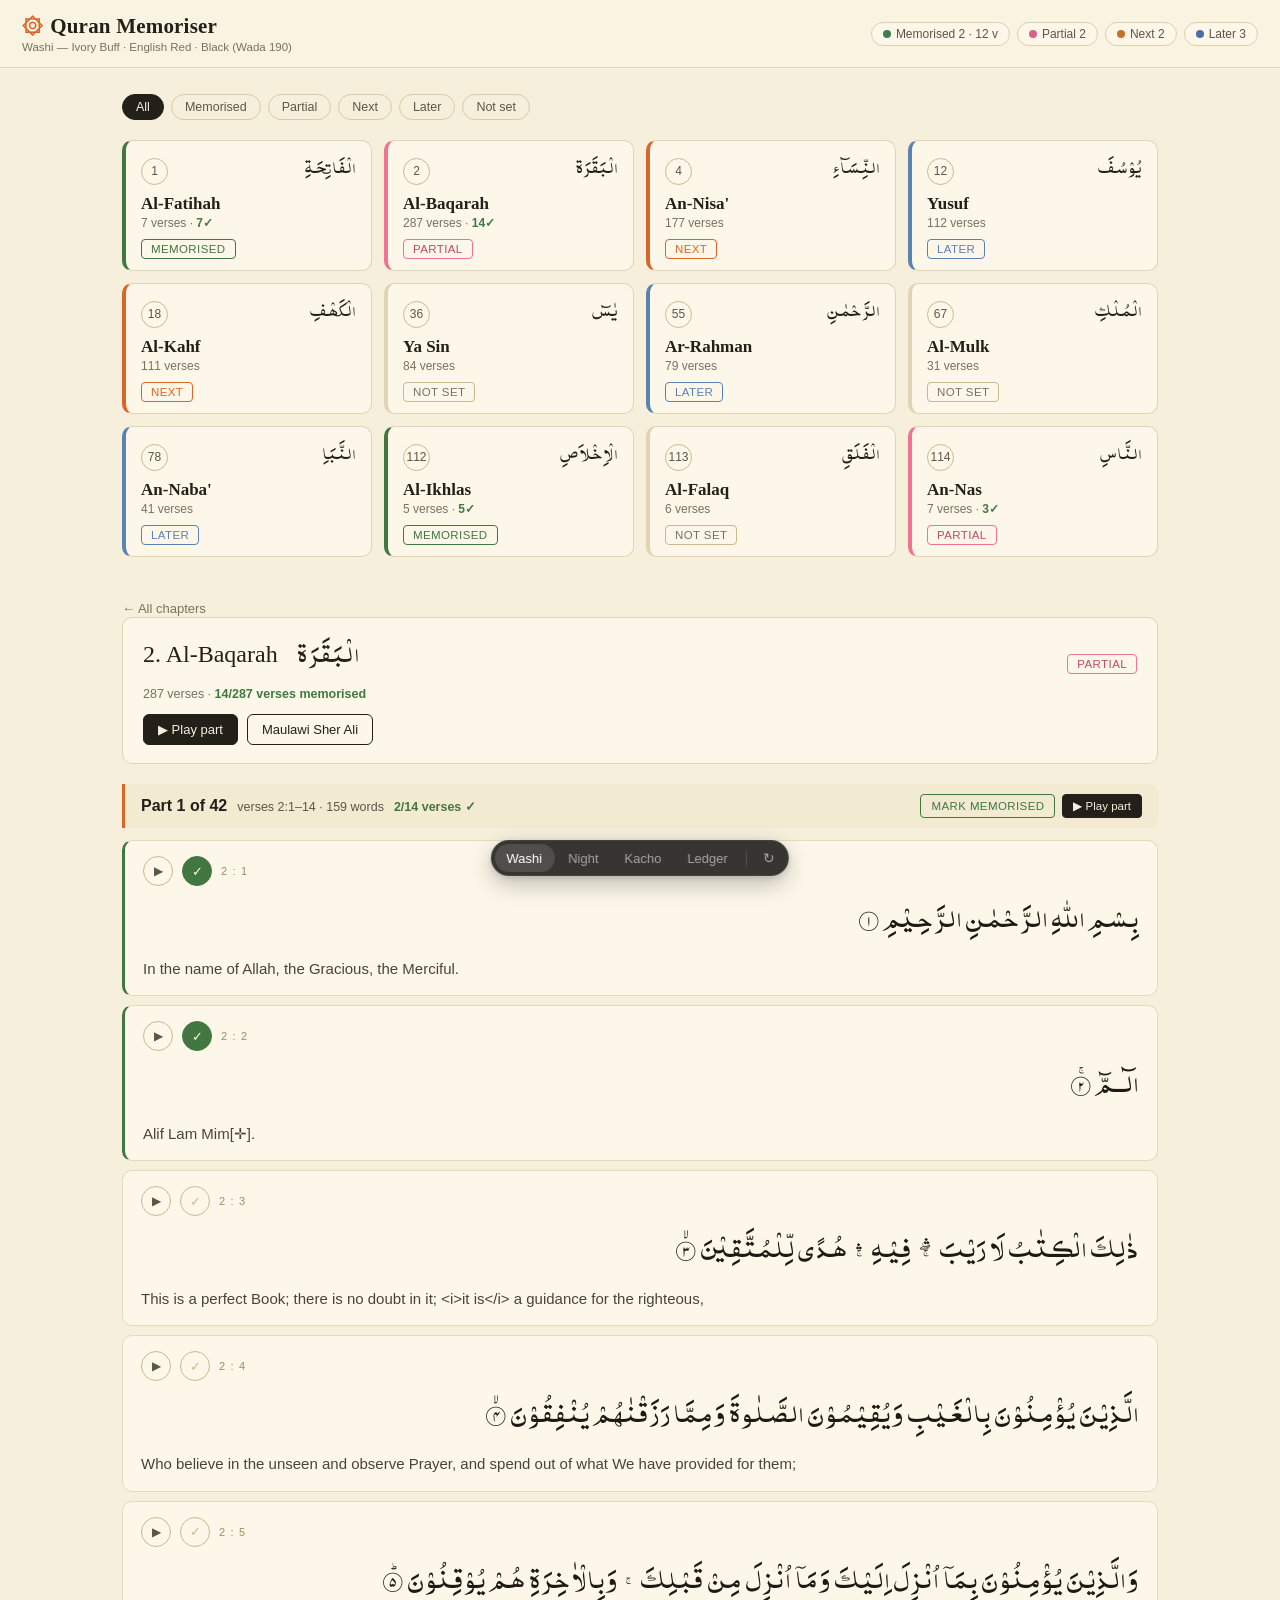
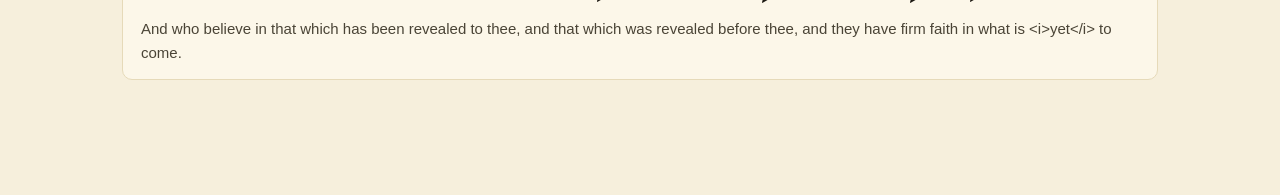
==== prototype.html @ 9b28525c "Add design-variant prototype picker (Wada palette exploration)" ====
<!DOCTYPE html>
<html lang="en">
<head>
<meta charset="UTF-8" />
<meta name="viewport" content="width=device-width, initial-scale=1.0, viewport-fit=cover" />
<title>Quran Memoriser — design variants</title>
<style>
@font-face { font-family: "ManzoorNaskh"; src: url("assets/ManzoorNaskh.ttf") format("truetype"); font-display: swap; }
* { box-sizing: border-box; }
html, body { margin: 0; padding: 0; }
body { font-family: -apple-system, BlinkMacSystemFont, "Segoe UI", Roboto, sans-serif; }
#stage > div { min-height: 100vh; }
.ar { font-family: "ManzoorNaskh", serif; direction: rtl; }

/* ============ shared wiring bits ============ */
.hidden { display: none !important; }

/* ============ V1 WASHI — paper calm (Wada #190: Ivory Buff / English Red / Black) ============ */
.v1 { background: #f6efdc; color: #232019; padding-bottom: 80px; }
.v1-serif { font-family: Georgia, "Times New Roman", serif; }
.v1-top { background: #f9f3e1; border-bottom: 1px solid #e0d4b4; padding: 14px 22px; display: flex; justify-content: space-between; align-items: center; flex-wrap: wrap; gap: 10px; }
.v1-brand { font-size: 21px; font-weight: 700; letter-spacing: 0.2px; }
.v1-brand .mark { color: #d96629; margin-right: 8px; }
.v1-sub { font-size: 11.5px; color: #7a7160; margin-top: 2px; }
.v1-chips { display: flex; gap: 7px; flex-wrap: wrap; }
.v1-chip { border: 1px solid #ddcfab; border-radius: 999px; padding: 4px 11px; font-size: 12px; color: #5d5647; background: #fcf7e9; }
.v1-chip .dot { display: inline-block; width: 8px; height: 8px; border-radius: 50%; margin-right: 5px; vertical-align: 0; }
.v1-main { max-width: 1080px; margin: 0 auto; padding: 26px 22px; }
.v1-filters { display: flex; gap: 7px; margin-bottom: 20px; flex-wrap: wrap; }
.v1-filter { border: 1px solid #d8cba6; background: transparent; border-radius: 999px; padding: 5px 13px; font-size: 12.5px; color: #5d5647; cursor: pointer; }
.v1-filter[data-active] { background: #232019; color: #f6efdc; border-color: #232019; }
.v1-grid { display: grid; grid-template-columns: repeat(auto-fill, minmax(232px, 1fr)); gap: 12px; }
.v1-card { border: 1px solid #e0d4b4; border-radius: 10px; padding: 13px 15px 11px; background: #fcf7e9; cursor: pointer; border-left-width: 4px; border-left-color: #e0d4b4; }
.v1-card[data-status=done] { border-left-color: #437742; }
.v1-card[data-status=next] { border-left-color: #d96629; }
.v1-card[data-status=partial] { border-left-color: #f27291; }
.v1-card[data-status=later] { border-left-color: #5a82b3; }
.v1-card-top { display: flex; justify-content: space-between; align-items: center; }
.v1-num { width: 27px; height: 27px; border-radius: 50%; border: 1px solid #c9b98d; color: #5d5647; font-size: 12px; display: flex; align-items: center; justify-content: center; }
.v1-cardar { font-size: 19px; color: #232019; }
.v1-name { font-size: 17px; font-weight: 700; margin-top: 6px; }
.v1-meta { font-size: 12px; color: #7a7160; margin-top: 2px; }
.v1-meta .tick { color: #437742; font-weight: 700; }
.v1-pill { margin-top: 9px; border: 1px solid #c9b98d; background: transparent; border-radius: 4px; padding: 3px 9px; font-size: 11.5px; letter-spacing: 0.4px; color: #7a7160; cursor: pointer; text-transform: uppercase; font-family: inherit; }
.v1-pill[data-status=done] { color: #437742; border-color: #437742; }
.v1-pill[data-status=next] { color: #d96629; border-color: #d96629; }
.v1-pill[data-status=partial] { color: #c04a68; border-color: #f27291; }
.v1-pill[data-status=later] { color: #5a82b3; border-color: #5a82b3; }
.v1-sec { margin-top: 42px; }
.v1-crumb { color: #7a7160; font-size: 13px; text-decoration: none; }
.v1-chhead { border: 1px solid #e0d4b4; background: #fcf7e9; border-radius: 10px; padding: 18px 20px; }
.v1-chtitle { font-size: 24px; }
.v1-chtitle .ar { font-size: 27px; color: #232019; margin-left: 12px; }
.v1-chmeta { font-size: 12.5px; color: #7a7160; margin-top: 4px; }
.v1-chmeta b { color: #437742; }
.v1-controls { display: flex; gap: 9px; margin-top: 13px; flex-wrap: wrap; align-items: center; }
.v1-btn { border: 1px solid #232019; background: #232019; color: #f6efdc; border-radius: 6px; padding: 7px 14px; font-size: 13px; cursor: pointer; font-family: inherit; }
.v1-btn.o { background: transparent; color: #232019; }
.v1-part { margin: 20px 0 12px; padding: 10px 16px; border-left: 3px solid #d96629; background: #f3ead2; border-radius: 0 8px 8px 0; display: flex; justify-content: space-between; gap: 10px; flex-wrap: wrap; align-items: center; }
.v1-part .no { font-weight: 700; }
.v1-part .range { font-size: 12.5px; color: #5d5647; margin-left: 10px; }
.v1-part .cnt { font-size: 12.5px; color: #437742; font-weight: 700; margin-left: 10px; }
.v1-partbtns { display: flex; gap: 7px; }
.v1-ptick { border: 1px solid #437742; color: #437742; background: transparent; border-radius: 4px; padding: 4px 10px; font-size: 11.5px; cursor: pointer; text-transform: uppercase; letter-spacing: 0.4px; font-family: inherit; }
.v1-ptick[data-on] { background: #437742; color: #fcf7e9; }
.v1-pplay { border: 1px solid #232019; background: #232019; color: #f6efdc; border-radius: 4px; padding: 4px 10px; font-size: 11.5px; cursor: pointer; font-family: inherit; }
.v1-verse { background: #fcf7e9; border: 1px solid #e6dab9; border-radius: 10px; padding: 15px 18px; margin-bottom: 9px; }
.v1-verse.mem { border-left: 3px solid #437742; }
.v1-vtop { display: flex; align-items: center; gap: 9px; }
.v1-vplay { width: 30px; height: 30px; border-radius: 50%; border: 1px solid #c9b98d; background: transparent; cursor: pointer; color: #5d5647; font-size: 12px; font-family: inherit; }
.v1-vtick { width: 30px; height: 30px; border-radius: 50%; border: 1px solid #c9b98d; background: transparent; color: #c9b98d; cursor: pointer; font-size: 13px; font-family: inherit; }
.v1-vtick[data-on] { background: #437742; border-color: #437742; color: #fcf7e9; }
.v1-vref { font-size: 11px; letter-spacing: 1.2px; text-transform: uppercase; color: #a08c5f; }
.v1-var { font-size: 29px; line-height: 2.1; text-align: right; margin: 8px 0 2px; color: #1d1a13; }
.v1-ven { font-size: 15px; color: #4a4436; line-height: 1.55; }
.v1-verse.playing { box-shadow: 0 0 0 2px #d96629; }

/* ============ V2 NIGHT TILAWAH — dark recitation (Wada #344/#211: Deep Indigo / Cinnamon Buff / Apricot Orange) ============ */
.v2 { background: #081227; color: #e8ecf8; padding-bottom: 80px; }
.v2-top { background: #0a1630; border-bottom: 1px solid #1d2d55; padding: 14px 22px; display: flex; justify-content: space-between; align-items: center; flex-wrap: wrap; gap: 10px; }
.v2-brand { font-size: 19px; font-weight: 700; color: #fdc57e; }
.v2-sub { font-size: 11.5px; color: #8fa0c8; margin-top: 2px; }
.v2-chips { display: flex; gap: 7px; flex-wrap: wrap; }
.v2-chip { background: rgba(253, 197, 126, 0.07); border: 1px solid #26385f; border-radius: 999px; padding: 4px 11px; font-size: 12px; color: #aab6d8; }
.v2-chip .dot { display: inline-block; width: 8px; height: 8px; border-radius: 50%; margin-right: 5px; }
.v2-main { max-width: 1080px; margin: 0 auto; padding: 26px 22px; }
.v2-filters { display: flex; gap: 7px; margin-bottom: 20px; flex-wrap: wrap; }
.v2-filter { border: 1px solid #26385f; background: transparent; color: #aab6d8; border-radius: 999px; padding: 5px 13px; font-size: 12.5px; cursor: pointer; font-family: inherit; }
.v2-filter[data-active] { background: #fdc57e; color: #081227; border-color: #fdc57e; font-weight: 600; }
.v2-grid { display: grid; grid-template-columns: repeat(auto-fill, minmax(232px, 1fr)); gap: 12px; }
.v2-card { background: #0e1b3a; border: 1px solid #1d2d55; border-radius: 14px; padding: 13px 15px 11px; cursor: pointer; border-left: 4px solid #1d2d55; }
.v2-card[data-status=done] { border-left-color: #7fd6ae; }
.v2-card[data-status=next] { border-left-color: #f6a45c; }
.v2-card[data-status=partial] { border-left-color: #f2a0be; }
.v2-card[data-status=later] { border-left-color: #93b1f2; }
.v2-card-top { display: flex; justify-content: space-between; align-items: center; }
.v2-num { width: 27px; height: 27px; border-radius: 50%; border: 1px solid #3a4d7c; color: #aab6d8; font-size: 12px; display: flex; align-items: center; justify-content: center; }
.v2-cardar { font-size: 19px; color: #f3e3bd; }
.v2-name { font-size: 16.5px; font-weight: 700; margin-top: 6px; }
.v2-meta { font-size: 12px; color: #8fa0c8; margin-top: 2px; }
.v2-meta .tick { color: #7fd6ae; font-weight: 700; }
.v2-pill { margin-top: 9px; border-radius: 999px; padding: 4px 11px; font-size: 11.5px; cursor: pointer; background: #12234a; border: 1px solid #26385f; color: #8fa0c8; font-family: inherit; }
.v2-pill[data-status=done] { color: #7fd6ae; border-color: #2f6b55; }
.v2-pill[data-status=next] { color: #f6a45c; border-color: #7a4c2a; }
.v2-pill[data-status=partial] { color: #f2a0be; border-color: #74415c; }
.v2-pill[data-status=later] { color: #93b1f2; border-color: #35497e; }
.v2-sec { margin-top: 42px; }
.v2-crumb { color: #8fa0c8; font-size: 13px; text-decoration: none; }
.v2-chhead { background: #0e1b3a; border: 1px solid #1d2d55; border-radius: 14px; padding: 18px 20px; }
.v2-chtitle { font-size: 23px; color: #fdc57e; }
.v2-chtitle .ar { font-size: 27px; color: #f3e3bd; margin-left: 12px; }
.v2-chmeta { font-size: 12.5px; color: #8fa0c8; margin-top: 4px; }
.v2-chmeta b { color: #7fd6ae; }
.v2-controls { display: flex; gap: 9px; margin-top: 13px; flex-wrap: wrap; align-items: center; }
.v2-btn { border: none; background: #fdc57e; color: #081227; border-radius: 8px; padding: 8px 15px; font-size: 13px; font-weight: 600; cursor: pointer; font-family: inherit; }
.v2-btn.o { background: transparent; color: #e8ecf8; border: 1px solid #3a4d7c; font-weight: 400; }
.v2-part { margin: 20px 0 12px; padding: 11px 16px; background: linear-gradient(90deg, rgba(253,197,126,0.12), rgba(253,197,126,0.03)); border: 1px solid #3d335c; border-radius: 12px; display: flex; justify-content: space-between; gap: 10px; flex-wrap: wrap; align-items: center; }
.v2-part .no { font-weight: 700; color: #fdc57e; }
.v2-part .range { font-size: 12.5px; color: #aab6d8; margin-left: 10px; }
.v2-part .cnt { font-size: 12.5px; color: #7fd6ae; font-weight: 700; margin-left: 10px; }
.v2-partbtns { display: flex; gap: 7px; }
.v2-ptick { border: 1px solid #2f6b55; color: #7fd6ae; background: transparent; border-radius: 999px; padding: 4px 11px; font-size: 11.5px; cursor: pointer; font-family: inherit; }
.v2-ptick[data-on] { background: #7fd6ae; color: #081227; font-weight: 600; }
.v2-pplay { border: 1px solid #fdc57e; color: #fdc57e; background: transparent; border-radius: 999px; padding: 4px 11px; font-size: 11.5px; cursor: pointer; font-family: inherit; }
.v2-verse { background: #0e1b3a; border: 1px solid #1d2d55; border-radius: 14px; padding: 15px 18px; margin-bottom: 10px; }
.v2-verse.mem { border-left: 3px solid #7fd6ae; background: #0f2145; }
.v2-vtop { display: flex; align-items: center; gap: 9px; }
.v2-vplay { width: 30px; height: 30px; border-radius: 50%; border: 1px solid #3a4d7c; background: transparent; color: #fdc57e; cursor: pointer; font-size: 12px; font-family: inherit; }
.v2-vtick { width: 30px; height: 30px; border-radius: 50%; border: 1px solid #3a4d7c; background: transparent; color: #43537d; cursor: pointer; font-size: 13px; font-family: inherit; }
.v2-vtick[data-on] { background: #7fd6ae; border-color: #7fd6ae; color: #081227; }
.v2-vref { font-size: 11px; letter-spacing: 1px; color: #6374a3; }
.v2-var { font-size: 29px; line-height: 2.1; text-align: right; margin: 8px 0 2px; color: #f6e7c2; }
.v2-ven { font-size: 15px; color: #b9c4e2; line-height: 1.55; }
.v2-verse.playing { box-shadow: 0 0 0 2px #fdc57e, 0 0 24px rgba(253,197,126,0.25); }

/* ============ V3 KACHO — botanical bright (Wada #300: Grenadine Pink / Cream Yellow / Turquoise Green / Calamine Blue) ============ */
.v3 { background: #ffffff; color: #23312e; padding-bottom: 80px; }
.v3-top { background: #fff; border-bottom: 2px solid #ffe9e3; padding: 15px 22px; display: flex; justify-content: space-between; align-items: center; flex-wrap: wrap; gap: 10px; }
.v3-brand { font-size: 20px; font-weight: 800; color: #e96a4b; }
.v3-sub { font-size: 11.5px; color: #97a8a2; margin-top: 2px; }
.v3-chips { display: flex; gap: 7px; flex-wrap: wrap; }
.v3-chip { border-radius: 999px; padding: 5px 12px; font-size: 12px; font-weight: 600; }
.v3-chip .dot { display: inline-block; width: 8px; height: 8px; border-radius: 50%; margin-right: 5px; }
.v3-main { max-width: 1080px; margin: 0 auto; padding: 26px 22px; }
.v3-filters { display: flex; gap: 7px; margin-bottom: 20px; flex-wrap: wrap; }
.v3-filter { border: 2px solid #eef3f1; background: #fff; color: #97a8a2; border-radius: 999px; padding: 5px 14px; font-size: 12.5px; font-weight: 600; cursor: pointer; font-family: inherit; }
.v3-filter[data-active] { background: #23312e; color: #fff; border-color: #23312e; }
.v3-grid { display: grid; grid-template-columns: repeat(auto-fill, minmax(230px, 1fr)); gap: 14px; }
.v3-card { background: #f7faf8; border: 2px solid #e3efe9; border-radius: 18px; padding: 15px 16px 13px; cursor: pointer; transition: transform 180ms cubic-bezier(0.22, 1.4, 0.36, 1), box-shadow 180ms ease-out; }
.v3-card:hover { transform: translateY(-3px); box-shadow: 0 10px 22px rgba(35, 49, 46, 0.10); }
.v3-card[data-status=done] { background: #e2f5ee; border-color: #b5decc; }
.v3-card[data-status=next] { background: #ffece5; border-color: #ffd0c2; }
.v3-card[data-status=partial] { background: #fdeef0; border-color: #f8d3da; }
.v3-card[data-status=later] { background: #e9f6f8; border-color: #c5e6eb; }
.v3-card-top { display: flex; justify-content: space-between; align-items: center; }
.v3-num { width: 30px; height: 30px; border-radius: 11px; background: #23312e; color: #fff; font-size: 12.5px; font-weight: 700; display: flex; align-items: center; justify-content: center; }
.v3-cardar { font-size: 20px; color: #2aa08a; }
.v3-name { font-size: 17px; font-weight: 800; margin-top: 7px; }
.v3-meta { font-size: 12px; color: #7d948d; margin-top: 2px; }
.v3-meta .tick { color: #1f8f74; font-weight: 800; }
.v3-pill { margin-top: 10px; border: none; border-radius: 999px; padding: 5px 12px; font-size: 11.5px; font-weight: 700; cursor: pointer; background: #e3efe9; color: #7d948d; font-family: inherit; }
.v3-pill[data-status=done] { background: #2aa08a; color: #fff; }
.v3-pill[data-status=next] { background: #f48067; color: #fff; }
.v3-pill[data-status=partial] { background: #f8b6ba; color: #7c3a44; }
.v3-pill[data-status=later] { background: #78cdd0; color: #0f4c53; }
.v3-sec { margin-top: 42px; }
.v3-crumb { color: #97a8a2; font-size: 13px; text-decoration: none; font-weight: 600; }
.v3-chhead { background: #fff7ee; border: 2px solid #fbe3c4; border-radius: 20px; padding: 19px 21px; }
.v3-chtitle { font-size: 24px; }
.v3-chtitle .ar { font-size: 28px; color: #2aa08a; margin-left: 12px; }
.v3-chmeta { font-size: 12.5px; color: #97a8a2; margin-top: 4px; }
.v3-chmeta b { color: #1f8f74; }
.v3-controls { display: flex; gap: 9px; margin-top: 13px; flex-wrap: wrap; align-items: center; }
.v3-btn { border: none; background: #f48067; color: #fff; border-radius: 999px; padding: 9px 17px; font-size: 13px; font-weight: 700; cursor: pointer; font-family: inherit; box-shadow: 0 4px 12px rgba(244,128,103,0.35); }
.v3-btn.o { background: #fff; color: #23312e; border: 2px solid #e3efe9; box-shadow: none; }
.v3-part { margin: 20px 0 12px; padding: 12px 17px; background: #e2f5ee; border-radius: 16px; display: flex; justify-content: space-between; gap: 10px; flex-wrap: wrap; align-items: center; }
.v3-part .no { font-weight: 800; color: #1f8f74; }
.v3-part .range { font-size: 12.5px; color: #55716a; margin-left: 10px; }
.v3-part .cnt { font-size: 12.5px; color: #1f8f74; font-weight: 800; margin-left: 10px; }
.v3-partbtns { display: flex; gap: 7px; }
.v3-ptick { border: none; color: #1f8f74; background: #fff; border-radius: 999px; padding: 5px 12px; font-size: 11.5px; font-weight: 700; cursor: pointer; font-family: inherit; }
.v3-ptick[data-on] { background: #2aa08a; color: #fff; }
.v3-pplay { border: none; background: #23312e; color: #fff; border-radius: 999px; padding: 5px 12px; font-size: 11.5px; font-weight: 700; cursor: pointer; font-family: inherit; }
.v3-verse { background: #fff; border: 2px solid #edf3f0; border-radius: 18px; padding: 16px 19px; margin-bottom: 11px; }
.v3-verse.mem { background: #f2fbf7; border-color: #b5decc; }
.v3-vtop { display: flex; align-items: center; gap: 9px; }
.v3-vplay { width: 32px; height: 32px; border-radius: 12px; border: none; background: #e2f5ee; color: #1f8f74; cursor: pointer; font-size: 12px; font-family: inherit; }
.v3-vtick { width: 32px; height: 32px; border-radius: 12px; border: 2px solid #dbe6e2; background: #fff; color: #c9d6d1; cursor: pointer; font-size: 13px; font-family: inherit; }
.v3-vtick[data-on] { background: #2aa08a; border-color: #2aa08a; color: #fff; }
.v3-vref { font-size: 11px; letter-spacing: 0.8px; color: #97a8a2; font-weight: 700; }
.v3-var { font-size: 29px; line-height: 2.1; text-align: right; margin: 8px 0 2px; color: #1d2b28; }
.v3-ven { font-size: 15px; color: #4c5f59; line-height: 1.55; }
.v3-verse.playing { box-shadow: 0 0 0 3px #f48067; border-color: #f48067; }

/* ============ V4 LEDGER — dense typographic (Wada #221: Black / Neutral Gray / Carmine Red) ============ */
.v4 { background: #fbfbfa; color: #141414; padding-bottom: 80px; }
.v4-top { background: #fff; border-bottom: 1px solid #e3e3e0; padding: 12px 22px; display: flex; justify-content: space-between; align-items: center; flex-wrap: wrap; gap: 10px; }
.v4-brand { font-size: 16px; font-weight: 800; letter-spacing: -0.2px; }
.v4-brand .mark { color: #a62c37; }
.v4-sub { font-size: 10.5px; color: #8b8b87; letter-spacing: 1.4px; text-transform: uppercase; margin-top: 2px; }
.v4-chips { display: flex; gap: 6px; flex-wrap: wrap; }
.v4-chip { font-size: 11px; letter-spacing: 0.6px; text-transform: uppercase; color: #5c5c58; border-left: 3px solid #b6bfc1; padding: 1px 8px; font-variant-numeric: tabular-nums; }
.v4-main { max-width: 980px; margin: 0 auto; padding: 22px 22px; }
.v4-filters { display: flex; gap: 0; margin-bottom: 18px; border-bottom: 1px solid #141414; }
.v4-filter { border: none; background: transparent; padding: 7px 14px 8px; font-size: 12px; letter-spacing: 1px; text-transform: uppercase; color: #8b8b87; cursor: pointer; border-bottom: 2px solid transparent; margin-bottom: -1px; font-family: inherit; }
.v4-filter[data-active] { color: #141414; border-bottom-color: #a62c37; font-weight: 700; }
.v4-list { display: flex; flex-direction: column; }
.v4-row { display: flex; align-items: center; gap: 12px; padding: 9px 6px 9px 0; border-bottom: 1px solid #e9e9e6; cursor: pointer; }
.v4-rail { width: 3px; align-self: stretch; background: #e3e3e0; flex-shrink: 0; }
.v4-row[data-status=done] .v4-rail { background: #3f7d4e; }
.v4-row[data-status=next] .v4-rail { background: #c96f2a; }
.v4-row[data-status=partial] .v4-rail { background: #d5648a; }
.v4-row[data-status=later] .v4-rail { background: #4a6fa5; }
.v4-rnum { width: 26px; text-align: right; font-size: 12.5px; color: #8b8b87; font-variant-numeric: tabular-nums; flex-shrink: 0; }
.v4-rname { font-size: 14px; font-weight: 600; flex: 1; }
.v4-rar { font-size: 17px; color: #141414; }
.v4-rmeta { font-size: 11.5px; color: #8b8b87; font-variant-numeric: tabular-nums; flex-shrink: 0; }
.v4-rmeta .tick { color: #3f7d4e; font-weight: 700; }
.v4-rpill { font-size: 10px; letter-spacing: 1px; text-transform: uppercase; padding: 2px 7px; border-radius: 3px; flex-shrink: 0; cursor: pointer; border: none; background: #efefec; color: #8b8b87; font-family: inherit; font-weight: 700; }
.v4-rpill[data-status=done] { background: #3f7d4e; color: #fff; }
.v4-rpill[data-status=next] { background: #c96f2a; color: #fff; }
.v4-rpill[data-status=partial] { background: #d5648a; color: #fff; }
.v4-rpill[data-status=later] { background: #4a6fa5; color: #fff; }
.v4-sec { margin-top: 40px; }
.v4-crumb { color: #8b8b87; font-size: 12px; letter-spacing: 1px; text-transform: uppercase; text-decoration: none; }
.v4-chhead { border: 1px solid #141414; padding: 0; }
.v4-chhead-top { padding: 14px 18px; display: flex; justify-content: space-between; align-items: baseline; flex-wrap: wrap; gap: 8px; }
.v4-chtitle { font-size: 22px; font-weight: 800; letter-spacing: -0.3px; }
.v4-chtitle .ar { font-size: 25px; margin-left: 10px; }
.v4-chmeta { font-size: 11.5px; color: #5c5c58; font-variant-numeric: tabular-nums; }
.v4-chmeta b { color: #3f7d4e; }
.v4-controls { border-top: 1px solid #e3e3e0; padding: 10px 18px; display: flex; gap: 10px; flex-wrap: wrap; align-items: center; }
.v4-btn { border: 1px solid #141414; background: #141414; color: #fff; border-radius: 4px; padding: 6px 13px; font-size: 12px; letter-spacing: 0.8px; text-transform: uppercase; cursor: pointer; font-family: inherit; font-weight: 700; }
.v4-btn.o { background: transparent; color: #141414; }
.v4-part { margin: 22px 0 10px; display: flex; justify-content: space-between; align-items: center; gap: 10px; flex-wrap: wrap; border-top: 2px solid #141414; border-bottom: 1px solid #e3e3e0; padding: 8px 2px; }
.v4-part .no { font-size: 11px; letter-spacing: 1.4px; text-transform: uppercase; font-weight: 800; }
.v4-part .no b { color: #a62c37; }
.v4-part .range, .v4-part .cnt { font-size: 11.5px; color: #5c5c58; margin-left: 10px; font-variant-numeric: tabular-nums; }
.v4-part .cnt { color: #3f7d4e; font-weight: 700; }
.v4-partbtns { display: flex; gap: 6px; }
.v4-ptick { border: 1px solid #141414; background: transparent; color: #141414; border-radius: 3px; padding: 3px 9px; font-size: 10.5px; letter-spacing: 1px; text-transform: uppercase; cursor: pointer; font-family: inherit; font-weight: 700; }
.v4-ptick[data-on] { background: #3f7d4e; border-color: #3f7d4e; color: #fff; }
.v4-pplay { border: 1px solid #a62c37; color: #a62c37; background: transparent; border-radius: 3px; padding: 3px 9px; font-size: 10.5px; letter-spacing: 1px; text-transform: uppercase; cursor: pointer; font-family: inherit; font-weight: 700; }
.v4-verse { border-bottom: 1px solid #e9e9e6; padding: 13px 2px; }
.v4-verse.mem .v4-vref { color: #3f7d4e; }
.v4-verse.mem .v4-vtick { background: #3f7d4e; border-color: #3f7d4e; color: #fff; }
.v4-vtop { display: flex; align-items: center; gap: 10px; margin-bottom: 6px; }
.v4-vplay { width: 26px; height: 26px; border-radius: 4px; border: 1px solid #d5d5d1; background: #fff; color: #5c5c58; cursor: pointer; font-size: 11px; font-family: inherit; }
.v4-vtick { width: 26px; height: 26px; border-radius: 4px; border: 1px solid #d5d5d1; background: #fff; color: #cfcfcb; cursor: pointer; font-size: 12px; font-family: inherit; }
.v4-vref { font-size: 12px; color: #a62c37; font-weight: 700; font-variant-numeric: tabular-nums; letter-spacing: 0.5px; }
.v4-vlen { font-size: 10.5px; color: #b0b0ac; margin-left: auto; letter-spacing: 1px; text-transform: uppercase; }
.v4-var { font-size: 27px; line-height: 2.05; text-align: right; margin: 2px 0; color: #141414; }
.v4-ven { font-size: 14px; color: #3c3c39; line-height: 1.5; }
.v4-verse.playing .v4-var { box-shadow: inset 0 -2px 0 #a62c37; }

/* entrance motion — one per mount, sub-300ms, ease-out, reduced-motion safe */
.rise { animation: protoRise 260ms cubic-bezier(0.16, 1, 0.3, 1) both; }
.rise-1 { animation-delay: 30ms; } .rise-2 { animation-delay: 60ms; } .rise-3 { animation-delay: 90ms; }
@keyframes protoRise { from { opacity: 0; transform: translateY(10px); } to { opacity: 1; transform: none; } }
@media (prefers-reduced-motion: reduce) {
  .rise, .rise-1, .rise-2, .rise-3 { animation: none; }
  .v3-card { transition: none; }
}
</style>
</head>
<body>
<div id="stage"></div>

<nav class="proto-picker" aria-label="Prototype variants">
  <span class="proto-picker-highlight" aria-hidden="true"></span>
  <button class="proto-picker-item" data-active aria-current="true">Washi</button>
  <button class="proto-picker-item">Night</button>
  <button class="proto-picker-item">Kacho</button>
  <button class="proto-picker-item">Ledger</button>
  <span class="proto-picker-divider" aria-hidden="true"></span>
  <button class="proto-picker-item proto-picker-replay" aria-label="Replay animation (R)">&#8635;</button>
</nav>

<style>
.proto-picker {
  position: fixed;
  bottom: 24px;
  left: 50%;
  transform: translateX(-50%);
  z-index: 2147483647;
  display: flex;
  align-items: center;
  gap: 2px;
  padding: 4px;
  border-radius: 999px;
  background: rgba(10, 10, 10, 0.82);
  -webkit-backdrop-filter: blur(12px) saturate(1.4);
  backdrop-filter: blur(12px) saturate(1.4);
  box-shadow:
    0 0 0 1px rgba(255, 255, 255, 0.08) inset,
    0 8px 24px rgba(0, 0, 0, 0.24),
    0 2px 6px rgba(0, 0, 0, 0.12);
  font-family: -apple-system, BlinkMacSystemFont, "Segoe UI", sans-serif;
  font-size: 13px;
  line-height: 1;
  -webkit-font-smoothing: antialiased;
  user-select: none;
  -webkit-user-select: none;
}
.proto-picker-highlight {
  position: absolute;
  top: 4px;
  left: 0;
  height: 28px;
  border-radius: 999px;
  background: rgba(255, 255, 255, 0.12);
  will-change: transform;
}
.proto-picker[data-ready] .proto-picker-highlight {
  transition:
    transform 250ms cubic-bezier(0.23, 1, 0.32, 1),
    width 250ms cubic-bezier(0.23, 1, 0.32, 1);
}
@media (prefers-reduced-motion: reduce) {
  .proto-picker[data-ready] .proto-picker-highlight { transition: none; }
}
.proto-picker-item {
  position: relative;
  display: flex;
  align-items: center;
  height: 28px;
  padding: 0 12px;
  border: 0;
  border-radius: 999px;
  background: transparent;
  color: rgba(255, 255, 255, 0.55);
  font: inherit;
  cursor: pointer;
  transition: color 150ms ease-out;
}
.proto-picker-item:hover { color: rgba(255, 255, 255, 0.85); }
.proto-picker-item:active { transform: scale(0.97); }
.proto-picker-item:focus-visible { outline: 2px solid rgba(255, 255, 255, 0.4); outline-offset: 2px; }
.proto-picker-item[data-active] { color: #fff; }
.proto-picker-divider { width: 1px; height: 16px; margin: 0 4px; background: rgba(255, 255, 255, 0.12); }
.proto-picker-replay { padding: 0 10px; font-size: 14px; }
.proto-picker[data-position="top"] { bottom: auto; top: 24px; }
</style>

<script>
const DATA = {"surahs": [{"ch": 1, "name": "Al-Fatihah", "ar": "الْفَاتِحَۃِ", "verses": 7}, {"ch": 2, "name": "Al-Baqarah", "ar": " الْبَقَرَۃ", "verses": 287}, {"ch": 4, "name": "An-Nisa'", "ar": "النِّسَآءِ", "verses": 177}, {"ch": 12, "name": "Yusuf", "ar": "یُوْسُفَ", "verses": 112}, {"ch": 18, "name": "Al-Kahf", "ar": "الْکَھْفِ", "verses": 111}, {"ch": 36, "name": "Ya Sin", "ar": "یٰسٓ", "verses": 84}, {"ch": 55, "name": "Ar-Rahman", "ar": "الرَّحْمٰنِ", "verses": 79}, {"ch": 67, "name": "Al-Mulk", "ar": "الْمُلْکِ", "verses": 31}, {"ch": 78, "name": "An-Naba'", "ar": "النَّبَاِ", "verses": 41}, {"ch": 112, "name": "Al-Ikhlas", "ar": "الْاِخْلاَصِ", "verses": 5}, {"ch": 113, "name": "Al-Falaq", "ar": "الْفَلَقِ", "verses": 6}, {"ch": 114, "name": "An-Nas", "ar": "النَّاسِ", "verses": 7}], "verses": [{"n": 1, "ar": "بِسۡمِ اللّٰہِ الرَّحۡمٰنِ الرَّحِیۡمِ ﴿۱﴾", "en": "In the name of Allah, the Gracious, the Merciful."}, {"n": 2, "ar": "الٓـمّٓ ۚ﴿۲﴾", "en": "Alif Lam Mim[✛]."}, {"n": 3, "ar": "ذٰلِکَ الۡکِتٰبُ لَا رَیۡبَ ۚۖۛ فِیۡہِ ۚۛ ہُدًی لِّلۡمُتَّقِیۡنَ ۙ﴿۳﴾", "en": "This is a perfect Book; there is no doubt in it; <i>it is</i> a guidance for the righteous,"}, {"n": 4, "ar": "الَّذِیۡنَ یُؤۡمِنُوۡنَ بِالۡغَیۡبِ وَیُقِیۡمُوۡنَ الصَّلٰوۃَ وَمِمَّا رَزَقۡنٰہُمۡ یُنۡفِقُوۡنَ ۙ﴿۴﴾", "en": "Who believe in the unseen and observe Prayer, and spend out of what We have provided for them;"}, {"n": 5, "ar": "وَالَّذِیۡنَ یُؤۡمِنُوۡنَ بِمَاۤ اُنۡزِلَ اِلَیۡکَ وَمَاۤ اُنۡزِلَ مِنۡ قَبۡلِکَ ۚ وَبِالۡاٰخِرَۃِ ہُمۡ یُوۡقِنُوۡنَ ؕ﴿۵﴾", "en": "And who believe in that which has been revealed to thee, and that which was revealed before thee, and they have firm faith in what is <i>yet</i> to come."}], "demoStatus": {"1": "done", "2": "partial", "4": "next", "12": "later", "18": "next", "36": "unset", "55": "later", "67": "unset", "78": "later", "112": "done", "113": "unset", "114": "partial"}, "demoTicked": {"1": 7, "2": 14, "112": 5, "114": 3}};

const STATUSES = [
  { id: "", label: "Not set" },
  { id: "done", label: "Memorised" },
  { id: "partial", label: "Partial" },
  { id: "next", label: "Next" },
  { id: "later", label: "Later" },
];
const statusInfo = (id) => STATUSES.find((s) => s.id === id) || STATUSES[0];
const AUDIO = "https://files.alislam.cloud/audio/tilawat/ashiq/002-";
const pad3 = (n) => String(n).padStart(3, "0");
const audioUrl = (v) => AUDIO + pad3(v) + "-AR.mp3";
const esc = (s) => String(s).replace(/[&<>"]/g, (c) => ({ "&": "&amp;", "<": "&lt;", ">": "&gt;", '"': "&quot;" }[c]));

// demo state, reset on each mount
let state = null;
function freshState() {
  return {
    status: { ...DATA.demoStatus },
    ticked: { 2: new Set([1, 2]) },
    filter: "all",
  };
}

function chipRow(cls, dotColor) {
  const counts = { done: 0, partial: 0, next: 0, later: 0 };
  let vDone = 0;
  for (const s of DATA.surahs) {
    const st = state.status[s.ch];
    if (counts[st] !== undefined) { counts[st]++; if (st === "done") vDone += s.verses; }
  }
  return `
  <div class="${cls}-chips">
    <span class="${cls}-chip"><span class="dot" style="background:#3f7d4e"></span>Memorised ${counts.done} · ${vDone.toLocaleString()} v</span>
    <span class="${cls}-chip"><span class="dot" style="background:#d5648a"></span>Partial ${counts.partial}</span>
    <span class="${cls}-chip"><span class="dot" style="background:#c96f2a"></span>Next ${counts.next}</span>
    <span class="${cls}-chip"><span class="dot" style="background:#4a6fa5"></span>Later ${counts.later}</span>
  </div>`;
}

function visibleSurahs() {
  if (state.filter === "all") return DATA.surahs;
  if (state.filter === "unset") return DATA.surahs.filter((s) => !state.status[s.ch]);
  return DATA.surahs.filter((s) => state.status[s.ch] === state.filter);
}

/* ============ variant renderers ============ */

function renderWashi() {
  const cards = visibleSurahs().map((s, i) => {
    const st = state.status[s.ch] || "";
    const t = DATA.demoTicked[s.ch] || 0;
    return `
    <div class="v1-card rise ${i < 4 ? "rise-" + (i % 3 + 1) : ""}" data-status="${st}" data-ch="${s.ch}">
      <div class="v1-card-top"><span class="v1-num">${s.ch}</span><span class="v1-cardar ar">${esc(s.ar)}</span></div>
      <div class="v1-serif v1-name">${esc(s.name)}</div>
      <div class="v1-meta">${s.verses} verses${t ? ` · <span class="tick">${t}✓</span>` : ""}</div>
      <button class="v1-pill p-status" data-status="${st}" data-ch="${s.ch}">${statusInfo(st).label}</button>
    </div>`;
  }).join("");
  const verses = DATA.verses.map((v) => verseRow("v1", v)).join("");
  return `
  <div class="v1">
    <header class="v1-top rise">
      <div><div class="v1-serif v1-brand"><span class="mark">۞</span>Quran Memoriser</div><div class="v1-sub">Washi — Ivory Buff · English Red · Black (Wada 190)</div></div>
      ${chipRow("v1")}
    </header>
    <main class="v1-main">
      <div class="v1-filters rise-1">${filters("v1")}</div>
      <div class="v1-grid rise-2">${cards}</div>
      <section class="v1-sec">
        <a class="v1-crumb" href="#" onclick="return false">← All chapters</a>
        <div class="v1-chhead rise-3">
          <div style="display:flex;justify-content:space-between;flex-wrap:wrap;gap:10px;align-items:center">
            <div class="v1-serif v1-chtitle">2. Al-Baqarah <span class="ar">${esc(DATA.surahs[1].ar)}</span></div>
            <button class="v1-pill p-status" data-status="${state.status[2]}" data-ch="2">${statusInfo(state.status[2]).label}</button>
          </div>
          <div class="v1-chmeta">287 verses · <b>14/287 verses memorised</b></div>
          <div class="v1-controls">
            <button class="v1-btn p-playpart">▶ Play part</button>
            <button class="v1-btn o">Maulawi Sher Ali</button>
          </div>
        </div>
        ${partHeader("v1")}
        ${verses}
      </section>
    </main>
  </div>`;
}

function renderNight() {
  const cards = visibleSurahs().map((s, i) => {
    const st = state.status[s.ch] || "";
    const t = DATA.demoTicked[s.ch] || 0;
    return `
    <div class="v2-card rise ${i < 4 ? "rise-" + (i % 3 + 1) : ""}" data-status="${st}" data-ch="${s.ch}">
      <div class="v2-card-top"><span class="v2-num">${s.ch}</span><span class="v2-cardar ar">${esc(s.ar)}</span></div>
      <div class="v2-name">${esc(s.name)}</div>
      <div class="v2-meta">${s.verses} verses${t ? ` · <span class="tick">${t}✓</span>` : ""}</div>
      <button class="v2-pill p-status" data-status="${st}" data-ch="${s.ch}">${statusInfo(st).label}</button>
    </div>`;
  }).join("");
  const verses = DATA.verses.map((v) => verseRow("v2", v)).join("");
  return `
  <div class="v2">
    <header class="v2-top rise">
      <div><div class="v2-brand">۞ Quran Memoriser</div><div class="v2-sub">Night Tilawah — Deep Indigo · Cinnamon Buff (Wada 344/211)</div></div>
      ${chipRow("v2")}
    </header>
    <main class="v2-main">
      <div class="v2-filters rise-1">${filters("v2")}</div>
      <div class="v2-grid rise-2">${cards}</div>
      <section class="v2-sec">
        <a class="v2-crumb" href="#" onclick="return false">← All chapters</a>
        <div class="v2-chhead rise-3">
          <div style="display:flex;justify-content:space-between;flex-wrap:wrap;gap:10px;align-items:center">
            <div class="v2-chtitle">2. Al-Baqarah <span class="ar">${esc(DATA.surahs[1].ar)}</span></div>
            <button class="v2-pill p-status" data-status="${state.status[2]}" data-ch="2">${statusInfo(state.status[2]).label}</button>
          </div>
          <div class="v2-chmeta">287 verses · <b>14/287 verses memorised</b></div>
          <div class="v2-controls">
            <button class="v2-btn p-playpart">▶ Play part</button>
            <button class="v2-btn o">Maulawi Sher Ali</button>
          </div>
        </div>
        ${partHeader("v2")}
        ${verses}
      </section>
    </main>
  </div>`;
}

function renderKacho() {
  const cards = visibleSurahs().map((s, i) => {
    const st = state.status[s.ch] || "";
    const t = DATA.demoTicked[s.ch] || 0;
    return `
    <div class="v3-card rise ${i < 4 ? "rise-" + (i % 3 + 1) : ""}" data-status="${st}" data-ch="${s.ch}">
      <div class="v3-card-top"><span class="v3-num">${s.ch}</span><span class="v3-cardar ar">${esc(s.ar)}</span></div>
      <div class="v3-name">${esc(s.name)}</div>
      <div class="v3-meta">${s.verses} verses${t ? ` · <span class="tick">${t}✓</span>` : ""}</div>
      <button class="v3-pill p-status" data-status="${st}" data-ch="${s.ch}">${statusInfo(st).label}</button>
    </div>`;
  }).join("");
  const verses = DATA.verses.map((v) => verseRow("v3", v)).join("");
  return `
  <div class="v3">
    <header class="v3-top rise">
      <div><div class="v3-brand">۞ Quran Memoriser</div><div class="v3-sub">Kacho — Grenadine Pink · Turquoise Green · Calamine Blue (Wada 300)</div></div>
      ${chipRow("v3")}
    </header>
    <main class="v3-main">
      <div class="v3-filters rise-1">${filters("v3")}</div>
      <div class="v3-grid rise-2">${cards}</div>
      <section class="v3-sec">
        <a class="v3-crumb" href="#" onclick="return false">← All chapters</a>
        <div class="v3-chhead rise-3">
          <div style="display:flex;justify-content:space-between;flex-wrap:wrap;gap:10px;align-items:center">
            <div class="v3-chtitle">2. Al-Baqarah <span class="ar">${esc(DATA.surahs[1].ar)}</span></div>
            <button class="v3-pill p-status" data-status="${state.status[2]}" data-ch="2">${statusInfo(state.status[2]).label}</button>
          </div>
          <div class="v3-chmeta">287 verses · <b>14/287 verses memorised</b></div>
          <div class="v3-controls">
            <button class="v3-btn p-playpart">▶ Play part</button>
            <button class="v3-btn o">Maulawi Sher Ali</button>
          </div>
        </div>
        ${partHeader("v3")}
        ${verses}
      </section>
    </main>
  </div>`;
}

function renderLedger() {
  const rows = visibleSurahs().map((s, i) => {
    const st = state.status[s.ch] || "";
    const t = DATA.demoTicked[s.ch] || 0;
    return `
    <div class="v4-row rise ${i < 4 ? "rise-" + (i % 3 + 1) : ""}" data-status="${st}" data-ch="${s.ch}">
      <span class="v4-rail"></span>
      <span class="v4-rnum">${String(s.ch).padStart(3, "0")}</span>
      <span class="v4-rname">${esc(s.name)}</span>
      <span class="v4-rar ar">${esc(s.ar)}</span>
      <span class="v4-rmeta">${s.verses} v${t ? ` · <span class="tick">${t}✓</span>` : ""}</span>
      <button class="v4-rpill p-status" data-status="${st}" data-ch="${s.ch}">${statusInfo(st).label}</button>
    </div>`;
  }).join("");
  const verses = DATA.verses.map((v) => verseRow("v4", v)).join("");
  return `
  <div class="v4">
    <header class="v4-top rise">
      <div><div class="v4-brand"><span class="mark">۞</span> QURAN MEMORISER</div><div class="v4-sub">Ledger — Black · Neutral Gray · Carmine Red (Wada 221)</div></div>
      ${chipRow("v4")}
    </header>
    <main class="v4-main">
      <div class="v4-filters rise-1">${filters("v4")}</div>
      <div class="v4-list rise-2">${rows}</div>
      <section class="v4-sec">
        <a class="v4-crumb" href="#" onclick="return false">← ALL CHAPTERS</a>
        <div class="v4-chhead rise-3">
          <div class="v4-chhead-top">
            <div class="v4-chtitle">2. Al-Baqarah <span class="ar">${esc(DATA.surahs[1].ar)}</span></div>
            <button class="v4-rpill p-status" data-status="${state.status[2]}" data-ch="2">${statusInfo(state.status[2]).label}</button>
          </div>
          <div class="v4-chmeta" style="padding:0 18px 10px">287 verses · <b>14/287 verses memorised</b></div>
          <div class="v4-controls">
            <button class="v4-btn p-playpart">▶ Play part</button>
            <button class="v4-btn o">Sher Ali</button>
          </div>
        </div>
        ${partHeader("v4")}
        ${verses}
      </section>
    </main>
  </div>`;
}

function filters(cls) {
  const defs = [["all", "All"], ["done", "Memorised"], ["partial", "Partial"], ["next", "Next"], ["later", "Later"], ["unset", "Not set"]];
  return defs.map(([id, label]) =>
    `<button class="${cls}-filter p-filter" data-f="${id}" ${state.filter === id ? "data-active" : ""}>${label}</button>`).join("");
}

function verseRow(cls, v) {
  const on = state.ticked[2].has(v.n);
  return `
  <div class="${cls}-verse ${on ? "mem" : ""}" data-v="${v.n}">
    <div class="${cls}-vtop">
      <button class="${cls}-vplay p-play" data-v="${v.n}" title="Play 2:${v.n}">▶</button>
      <button class="${cls}-vtick p-tick" data-v="${v.n}" ${on ? "data-on" : ""} title="Mark memorised">✓</button>
      <span class="${cls}-vref">2 : ${v.n}</span>
    </div>
    <div class="${cls}-var ar">${esc(v.ar)}</div>
    <div class="${cls}-ven">${esc(v.en)}</div>
  </div>`;
}

function partHeader(cls) {
  const total = 14, done = state.ticked[2].size;
  const on = done === total;
  return `
  <div class="${cls}-part">
    <div><span class="no">Part 1 of 42</span><span class="range">verses 2:1–14 · 159 words</span><span class="cnt p-partcount">${done}/${total} verses ✓</span></div>
    <div class="${cls}-partbtns">
      <button class="${cls}-ptick p-parttick" ${on ? "data-on" : ""}>${on ? "✓ Memorised" : "Mark memorised"}</button>
      <button class="${cls}-pplay p-playpart">▶ Play part</button>
    </div>
  </div>`;
}

/* ============ interactions (delegated, wired after each mount) ============ */

let audio = null;
function stopAudio() {
  if (audio) { audio.pause(); audio = null; }
  document.querySelectorAll(".playing").forEach((n) => n.classList.remove("playing"));
}

function playVerse(v) {
  stopAudio();
  audio = new Audio(audioUrl(v));
  audio.addEventListener("ended", stopAudio);
  audio.play().catch(() => {});
  const row = document.querySelector(`.verse[data-v="${v}"], [class*="-verse"][data-v="${v}"]`);
  if (row) row.classList.add("playing");
}

function wireInteractions(root) {
  root.addEventListener("click", (e) => {
    const t = e.target.closest("button");
    if (!t) return;
    if (t.classList.contains("p-status")) {
      const order = ["", "done", "partial", "next", "later"];
      const ch = String(t.dataset.ch);
      const next = order[(order.indexOf(t.dataset.status || "") + 1) % order.length];
      state.status[ch] = next;
      t.dataset.status = next;
      t.textContent = statusInfo(next).label;
      const card = root.querySelector(`[data-ch="${ch}"]`);
      if (card && card !== t) card.dataset.status = next;
      const chips = root.querySelector('[class*="-chips"]');
      if (chips) chips.outerHTML = chipRow(chips.className.split("-")[0]);
      return;
    }
    if (t.classList.contains("p-tick")) {
      const v = +t.dataset.v;
      const set = state.ticked[2];
      if (set.has(v)) { set.delete(v); t.removeAttribute("data-on"); }
      else { set.add(v); t.setAttribute("data-on", ""); }
      const row = t.closest('[class*="-verse"]');
      if (row) row.classList.toggle("mem", set.has(v));
      const cnt = root.querySelector(".p-partcount");
      if (cnt) cnt.textContent = `${set.size}/14 verses ✓`;
      const ptick = root.querySelector(".p-parttick");
      if (ptick) {
        const on = set.size === 14;
        ptick.toggleAttribute("data-on", on);
        ptick.textContent = on ? "✓ Memorised" : "Mark memorised";
      }
      return;
    }
    if (t.classList.contains("p-parttick")) {
      const set = state.ticked[2];
      const on = set.size !== 14;
      set.clear();
      if (on) DATA.verses.forEach((v) => set.add(v.n));
      root.querySelectorAll(".p-tick").forEach((b) => {
        b.toggleAttribute("data-on", set.has(+b.dataset.v));
        const row = b.closest('[class*="-verse"]');
        if (row) row.classList.toggle("mem", set.has(+b.dataset.v));
      });
      const cnt = root.querySelector(".p-partcount");
      if (cnt) cnt.textContent = `${set.size}/14 verses ✓`;
      t.toggleAttribute("data-on", set.size === 14);
      t.textContent = set.size === 14 ? "✓ Memorised" : "Mark memorised";
      return;
    }
    if (t.classList.contains("p-play")) { playVerse(+t.dataset.v); return; }
    if (t.classList.contains("p-playpart")) {
      stopAudio();
      const order = [...DATA.verses.map((v) => v.n)];
      let i = 0;
      const playNext = () => {
        if (i >= order.length) return stopAudio();
        const v = order[i++];
        stopAudio();
        audio = new Audio(audioUrl(v));
        audio.addEventListener("ended", playNext);
        audio.play().catch(() => {});
        const row = document.querySelector(`[class*="-verse"][data-v="${v}"]`);
        if (row) { document.querySelectorAll(".playing").forEach((n) => n.classList.remove("playing")); row.classList.add("playing"); }
      };
      playNext();
      return;
    }
    if (t.classList.contains("p-filter")) {
      state.filter = t.dataset.f;
      remount();
    }
  });
}

const variants = [renderWashi, renderNight, renderKacho, renderLedger];
const stage = document.getElementById("stage");
const picker = document.querySelector(".proto-picker");
const highlight = picker.querySelector(".proto-picker-highlight");
const allItems = [...picker.querySelectorAll(".proto-picker-item")].filter((b) => !b.classList.contains("proto-picker-replay"));
const replayBtn = picker.querySelector(".proto-picker-replay");
let current = 0;
let wired = false;

function moveHighlight() {
  const el = allItems[current];
  highlight.style.width = el.offsetWidth + "px";
  highlight.style.transform = `translateX(${el.offsetLeft}px)`;
}

function remount() {
  stage.innerHTML = "";
  requestAnimationFrame(() => {
    state = freshState();
    const html = variants[current]();
    const holder = document.createElement("div");
    holder.innerHTML = html;
    const node = holder.firstElementChild;
    stage.appendChild(node);
    if (!wired) { wireInteractions(stage); wired = true; }
  });
}

function setActive(i) {
  if (i < 0 || i >= variants.length) return;
  current = i;
  allItems.forEach((el, j) => {
    el.toggleAttribute("data-active", j === i);
    if (j === i) el.setAttribute("aria-current", "true");
    else el.removeAttribute("aria-current");
  });
  moveHighlight();
  try {
    const url = new URL(location);
    url.searchParams.set("v", i + 1);
    history.replaceState(null, "", url);
  } catch {}
  remount();
}

allItems.forEach((el, i) => el.addEventListener("click", () => setActive(i)));
replayBtn?.addEventListener("click", () => remount());
window.addEventListener("resize", moveHighlight);

document.addEventListener("keydown", (e) => {
  if (/^(INPUT|TEXTAREA|SELECT)$/.test(e.target.tagName) || e.target.isContentEditable) return;
  if (e.metaKey || e.ctrlKey || e.altKey) return;
  const num = parseInt(e.key, 10);
  if (num >= 1 && num <= variants.length) setActive(num - 1);
  else if (e.key === "ArrowRight") setActive((current + 1) % variants.length);
  else if (e.key === "ArrowLeft") setActive((current - 1 + variants.length) % variants.length);
  else if (e.key === "r" || e.key === "R") remount();
});

setActive((parseInt(new URLSearchParams(location.search).get("v"), 10) || 1) - 1);
requestAnimationFrame(() => requestAnimationFrame(() => picker.setAttribute("data-ready", "")));
</script>
</body>
</html>
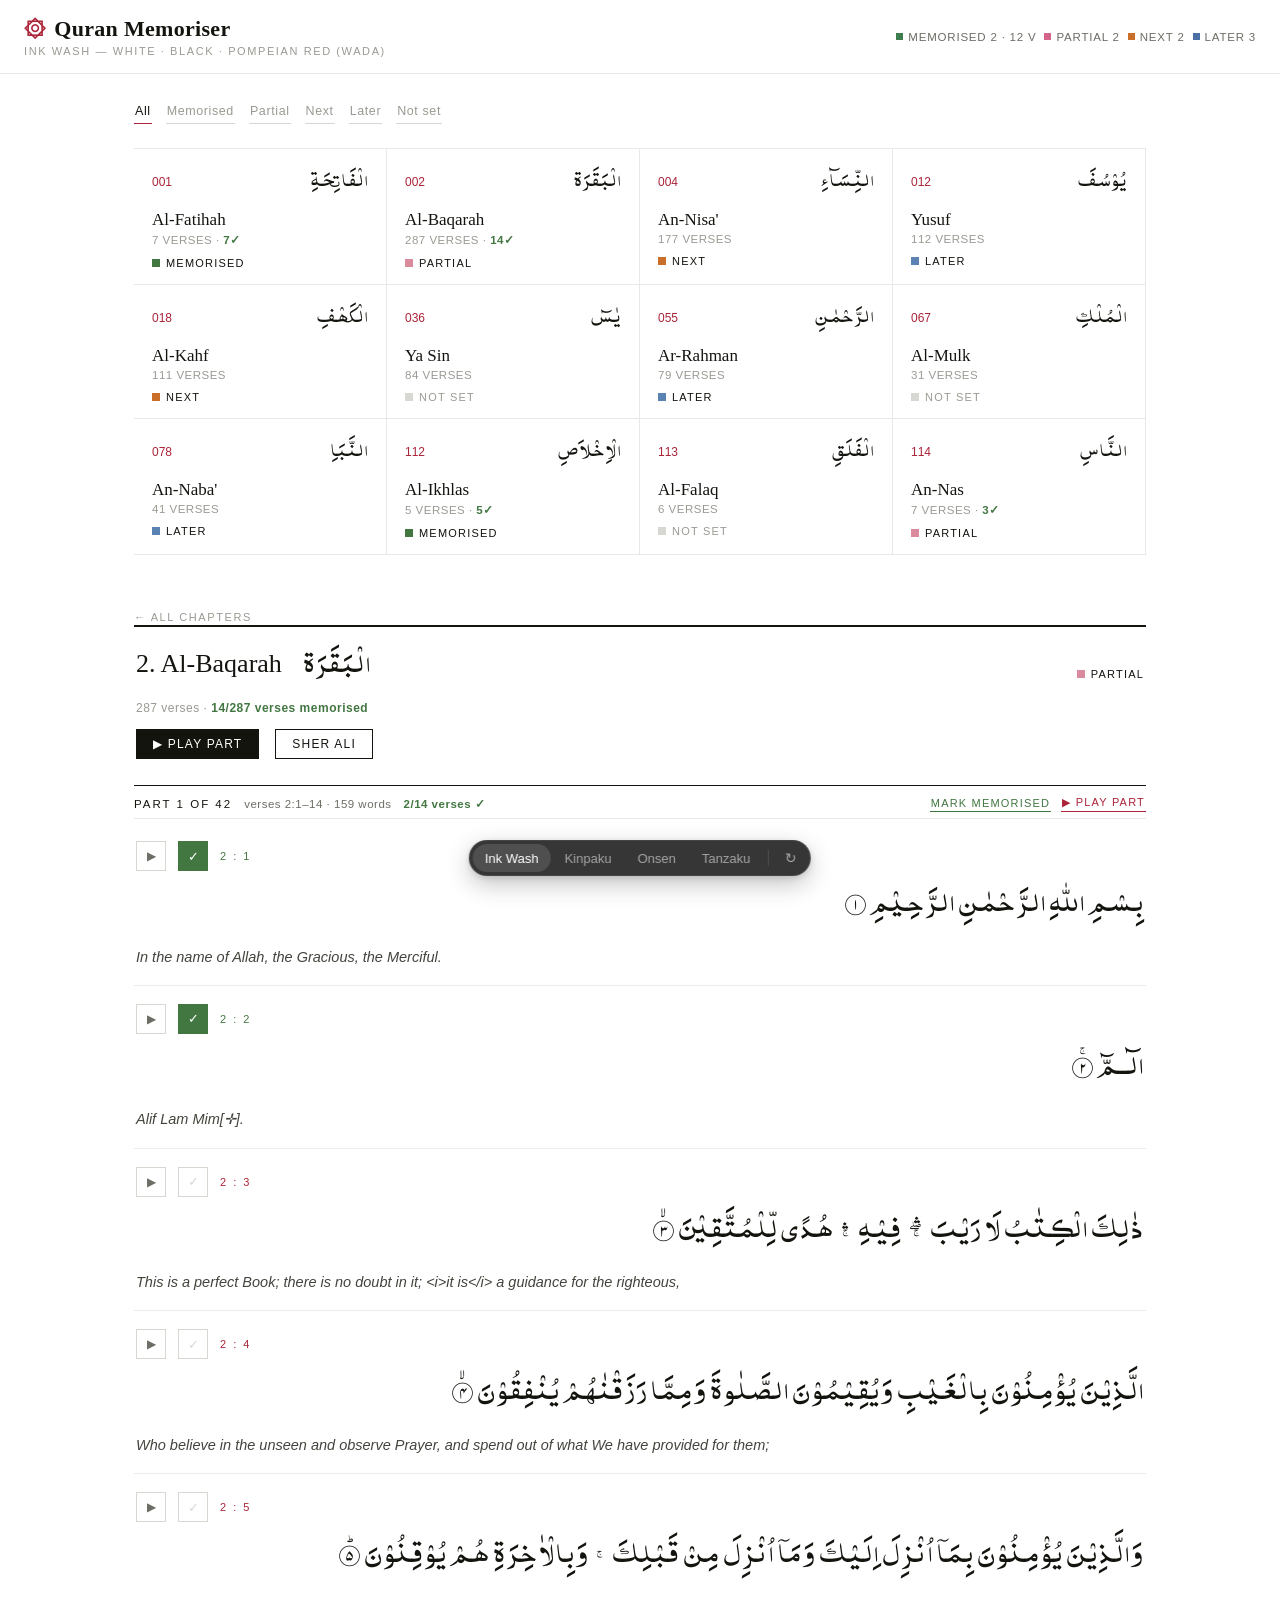
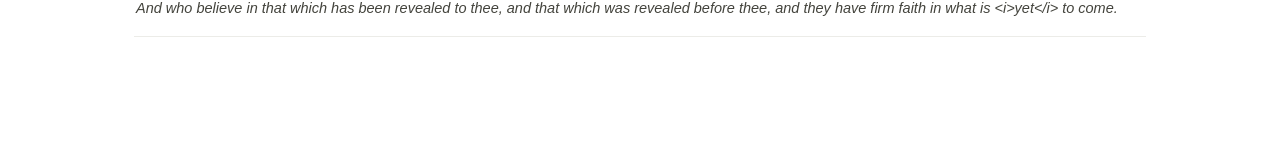
==== commit 282ae49f: "Prototype round 2: riff around Washi (Ink Wash, Kinpaku, Onsen, Tanzaku)" ====
--- a/prototype.html
+++ b/prototype.html
@@ -253,7 +253,240 @@
 .v4-ven { font-size: 14px; color: #3c3c39; line-height: 1.5; }
 .v4-verse.playing .v4-var { box-shadow: inset 0 -2px 0 #a62c37; }
 
-/* entrance motion — one per mount, sub-300ms, ease-out, reduced-motion safe */
+/* ============ V5 INK WASH — monochrome severity (Wada colours: White / Black / Pompeian Red) ============ */
+.v5 { background: #ffffff; color: #14140f; padding-bottom: 80px; }
+.v5-serif { font-family: Georgia, "Times New Roman", serif; }
+.v5-top { background: #ffffff; border-bottom: 1px solid #e8e8e4; padding: 16px 24px; display: flex; justify-content: space-between; align-items: center; flex-wrap: wrap; gap: 10px; }
+.v5-brand { font-size: 22px; font-weight: 700; letter-spacing: 0.3px; }
+.v5-brand .mark { color: #ab2439; margin-right: 9px; }
+.v5-sub { font-size: 11px; color: #9a9a93; letter-spacing: 1.6px; text-transform: uppercase; margin-top: 3px; }
+.v5-chips { display: flex; gap: 8px; flex-wrap: wrap; }
+.v5-chip { font-size: 11.5px; letter-spacing: 0.8px; text-transform: uppercase; color: #6d6d66; }
+.v5-chip .dot { display: inline-block; width: 7px; height: 7px; border-radius: 0; margin-right: 5px; vertical-align: 1px; }
+.v5-main { max-width: 1060px; margin: 0 auto; padding: 28px 24px; }
+.v5-filters { display: flex; gap: 14px; margin-bottom: 24px; flex-wrap: wrap; }
+.v5-filter { border: none; border-bottom: 1px solid #d8d8d2; background: transparent; padding: 2px 1px 5px; font-size: 12.5px; color: #9a9a93; cursor: pointer; letter-spacing: 0.6px; }
+.v5-filter[data-active] { color: #14140f; border-bottom-color: #ab2439; }
+.v5-grid { display: grid; grid-template-columns: repeat(auto-fill, minmax(226px, 1fr)); gap: 0; border-top: 1px solid #e8e8e4; }
+.v5-card { border-bottom: 1px solid #e8e8e4; border-right: 1px solid #e8e8e4; padding: 16px 18px 13px; cursor: pointer; }
+.v5-card-top { display: flex; justify-content: space-between; align-items: baseline; }
+.v5-num { font-size: 12px; color: #ab2439; font-variant-numeric: tabular-nums; }
+.v5-cardar { font-size: 21px; color: #14140f; }
+.v5-name { font-size: 17px; margin-top: 8px; }
+.v5-meta { font-size: 11.5px; color: #9a9a93; margin-top: 3px; letter-spacing: 0.5px; }
+.v5-meta .tick { color: #437742; font-weight: 700; }
+.v5-pill { margin-top: 10px; border: none; background: transparent; padding: 0; font-size: 11px; letter-spacing: 1.2px; text-transform: uppercase; color: #9a9a93; cursor: pointer; display: inline-flex; align-items: center; gap: 6px; font-family: inherit; }
+.v5-pill .sq { width: 8px; height: 8px; border-radius: 0; display: inline-block; background: #d8d8d2; }
+.v5-pill[data-status=done] { color: #14140f; } .v5-pill[data-status=done] .sq { background: #437742; }
+.v5-pill[data-status=next] { color: #14140f; } .v5-pill[data-status=next] .sq { background: #c96f2a; }
+.v5-pill[data-status=partial] { color: #14140f; } .v5-pill[data-status=partial] .sq { background: #d98a9d; }
+.v5-pill[data-status=later] { color: #14140f; } .v5-pill[data-status=later] .sq { background: #5a82b3; }
+.v5-sec { margin-top: 52px; }
+.v5-crumb { color: #9a9a93; font-size: 11px; letter-spacing: 1.6px; text-transform: uppercase; text-decoration: none; }
+.v5-chhead { border-top: 2px solid #14140f; padding: 16px 2px 0; }
+.v5-chtitle { font-size: 26px; }
+.v5-chtitle .ar { font-size: 30px; margin-left: 14px; }
+.v5-chmeta { font-size: 12px; color: #9a9a93; margin-top: 6px; letter-spacing: 0.5px; }
+.v5-chmeta b { color: #437742; }
+.v5-controls { display: flex; gap: 16px; margin-top: 14px; flex-wrap: wrap; align-items: center; }
+.v5-btn { border: 1px solid #14140f; background: transparent; color: #14140f; border-radius: 0; padding: 7px 16px; font-size: 12px; letter-spacing: 1.2px; text-transform: uppercase; cursor: pointer; font-family: inherit; }
+.v5-btn.f { background: #14140f; color: #fff; }
+.v5-part { margin: 26px 0 4px; padding: 8px 0 6px; border-top: 1px solid #14140f; border-bottom: 1px solid #e8e8e4; display: flex; justify-content: space-between; gap: 10px; flex-wrap: wrap; align-items: center; }
+.v5-part .no { font-size: 11.5px; letter-spacing: 2px; text-transform: uppercase; }
+.v5-part .no b { color: #ab2439; }
+.v5-part .range, .v5-part .cnt { font-size: 11.5px; color: #6d6d66; margin-left: 12px; letter-spacing: 0.5px; }
+.v5-part .cnt { color: #437742; font-weight: 700; }
+.v5-partbtns { display: flex; gap: 10px; }
+.v5-ptick { border: none; border-bottom: 1px solid #437742; background: transparent; color: #437742; padding: 2px 1px; font-size: 11px; letter-spacing: 1.2px; text-transform: uppercase; cursor: pointer; font-family: inherit; }
+.v5-ptick[data-on] { color: #437742; font-weight: 700; }
+.v5-pplay { border: none; border-bottom: 1px solid #ab2439; background: transparent; color: #ab2439; padding: 2px 1px; font-size: 11px; letter-spacing: 1.2px; text-transform: uppercase; cursor: pointer; font-family: inherit; }
+.v5-verse { padding: 18px 2px 16px; border-bottom: 1px solid #ecece8; }
+.v5-verse.mem .v5-vref { color: #437742; }
+.v5-vtop { display: flex; align-items: center; gap: 12px; margin-bottom: 4px; }
+.v5-vplay { width: 30px; height: 30px; border-radius: 0; border: 1px solid #d8d8d2; background: transparent; color: #6d6d66; cursor: pointer; font-size: 12px; font-family: inherit; }
+.v5-vtick { width: 30px; height: 30px; border-radius: 0; border: 1px solid #d8d8d2; background: transparent; color: #d8d8d2; cursor: pointer; font-size: 13px; font-family: inherit; }
+.v5-vtick[data-on] { background: #437742; border-color: #437742; color: #fff; }
+.v5-vref { font-size: 11px; letter-spacing: 2px; color: #ab2439; text-transform: uppercase; }
+.v5-var { font-size: 31px; line-height: 2.15; text-align: right; margin: 4px 0; color: #14140f; }
+.v5-ven { font-size: 14.5px; color: #44443d; line-height: 1.6; font-style: italic; }
+.v5-verse.playing .v5-var { box-shadow: inset 0 -3px 0 #ab2439; }
+
+/* ============ V6 KINPAKU — illuminated parchment (Wada #323: Cinnamon Buff / Citron Yellow / Madder Brown / Black) ============ */
+.v6 { background: #f6ecd8; color: #3a2a18; padding-bottom: 80px; }
+.v6-top { background: linear-gradient(180deg, #f9f1e0, #f4e8cf); border-bottom: 1px solid #e2d3ae; padding: 15px 22px; display: flex; justify-content: space-between; align-items: center; flex-wrap: wrap; gap: 10px; }
+.v6-brand { font-size: 20px; font-weight: 700; color: #5c3a1e; }
+.v6-brand .mark { color: #b8791f; margin-right: 8px; }
+.v6-sub { font-size: 11.5px; color: #9a8560; margin-top: 2px; }
+.v6-chips { display: flex; gap: 7px; flex-wrap: wrap; }
+.v6-chip { background: rgba(253, 197, 126, 0.22); border: 1px solid #e0cd9e; border-radius: 3px; padding: 4px 10px; font-size: 11.5px; color: #7c6740; }
+.v6-chip .dot { display: inline-block; width: 8px; height: 8px; border-radius: 0; margin-right: 5px; vertical-align: 0; }
+.v6-main { max-width: 1060px; margin: 0 auto; padding: 26px 22px; }
+.v6-filters { display: flex; gap: 7px; margin-bottom: 20px; flex-wrap: wrap; }
+.v6-filter { border: 1px solid #ddcaa2; background: transparent; color: #7c6740; border-radius: 3px; padding: 5px 12px; font-size: 12px; cursor: pointer; font-family: inherit; }
+.v6-filter[data-active] { background: #762c19; color: #f6ecd8; border-color: #762c19; }
+.v6-grid { display: grid; grid-template-columns: repeat(auto-fill, minmax(228px, 1fr)); gap: 12px; }
+.v6-card { background: #fbf4e4; border: 1px solid #e2d3ae; border-top: 3px solid #d9b96a; border-radius: 4px; padding: 14px 15px 12px; cursor: pointer; }
+.v6-card[data-status=done] { border-top-color: #6b7a2e; }
+.v6-card[data-status=next] { border-top-color: #a44a2a; }
+.v6-card[data-status=partial] { border-top-color: #c98a94; }
+.v6-card[data-status=later] { border-top-color: #6a7f9e; }
+.v6-card-top { display: flex; justify-content: space-between; align-items: center; }
+.v6-num { width: 26px; height: 26px; border-radius: 0; background: #762c19; color: #f6ecd8; font-size: 12px; display: flex; align-items: center; justify-content: center; }
+.v6-cardar { font-size: 20px; color: #5c3a1e; }
+.v6-name { font-size: 16.5px; font-weight: 700; margin-top: 7px; }
+.v6-meta { font-size: 11.5px; color: #9a8560; margin-top: 2px; }
+.v6-meta .tick { color: #6b7a2e; font-weight: 700; }
+.v6-pill { margin-top: 9px; border: 1px solid #d9c493; background: transparent; border-radius: 2px; padding: 3px 9px; font-size: 11px; letter-spacing: 1px; text-transform: uppercase; color: #7c6740; cursor: pointer; font-family: inherit; }
+.v6-pill[data-status=done] { color: #55631f; border-color: #6b7a2e; }
+.v6-pill[data-status=next] { color: #8a3c1e; border-color: #a44a2a; }
+.v6-pill[data-status=partial] { color: #a05a66; border-color: #c98a94; }
+.v6-pill[data-status=later] { color: #46608a; border-color: #6a7f9e; }
+.v6-sec { margin-top: 44px; }
+.v6-crumb { color: #9a8560; font-size: 12.5px; text-decoration: none; }
+.v6-chhead { background: #fbf4e4; border: 1px solid #e2d3ae; border-radius: 4px; padding: 18px 20px; box-shadow: 0 1px 0 #e2d3ae inset; }
+.v6-chtitle { font-size: 23px; color: #5c3a1e; }
+.v6-chtitle .ar { font-size: 28px; color: #762c19; margin-left: 12px; }
+.v6-chmeta { font-size: 12px; color: #9a8560; margin-top: 4px; }
+.v6-chmeta b { color: #55631f; }
+.v6-controls { display: flex; gap: 9px; margin-top: 13px; flex-wrap: wrap; align-items: center; }
+.v6-btn { border: 1px solid #762c19; background: #762c19; color: #f6ecd8; border-radius: 3px; padding: 8px 15px; font-size: 12.5px; letter-spacing: 0.6px; cursor: pointer; font-family: inherit; }
+.v6-btn.o { background: transparent; color: #5c3a1e; }
+.v6-part { margin: 20px 0 12px; padding: 10px 16px; background: linear-gradient(90deg, #f3dfae, #f7e8c4); border: 1px solid #ddc488; border-radius: 3px; display: flex; justify-content: space-between; gap: 10px; flex-wrap: wrap; align-items: center; }
+.v6-part .no { font-weight: 800; color: #762c19; }
+.v6-part .range { font-size: 12px; color: #7c6740; margin-left: 10px; }
+.v6-part .cnt { font-size: 12px; color: #55631f; font-weight: 700; margin-left: 10px; }
+.v6-partbtns { display: flex; gap: 7px; }
+.v6-ptick { border: 1px solid #6b7a2e; color: #55631f; background: transparent; border-radius: 2px; padding: 4px 10px; font-size: 11px; letter-spacing: 0.8px; text-transform: uppercase; cursor: pointer; font-family: inherit; }
+.v6-ptick[data-on] { background: #6b7a2e; color: #f6ecd8; }
+.v6-pplay { border: 1px solid #762c19; color: #762c19; background: transparent; border-radius: 2px; padding: 4px 10px; font-size: 11px; letter-spacing: 0.8px; text-transform: uppercase; cursor: pointer; font-family: inherit; }
+.v6-verse { background: #fbf4e4; border: 1px solid #e7d9b8; border-radius: 4px; padding: 15px 18px; margin-bottom: 10px; }
+.v6-verse.mem { border-left: 3px solid #6b7a2e; }
+.v6-vtop { display: flex; align-items: center; gap: 9px; }
+.v6-vplay { width: 30px; height: 30px; border-radius: 2px; border: 1px solid #d9c493; background: transparent; color: #762c19; cursor: pointer; font-size: 12px; font-family: inherit; }
+.v6-vtick { width: 30px; height: 30px; border-radius: 2px; border: 1px solid #d9c493; background: transparent; color: #cdbb92; cursor: pointer; font-size: 13px; font-family: inherit; }
+.v6-vtick[data-on] { background: #6b7a2e; border-color: #6b7a2e; color: #f6ecd8; }
+.v6-vref { font-size: 11px; letter-spacing: 1.4px; color: #b8791f; text-transform: uppercase; }
+.v6-var { font-size: 29px; line-height: 2.1; text-align: right; margin: 6px 0 2px; color: #33230f; }
+.v6-ven { font-size: 15px; color: #5e4a2c; line-height: 1.55; }
+.v6-verse.playing { box-shadow: 0 0 0 2px #b8791f; }
+
+/* ============ V7 ONSEN — cushioned softness (Wada #128: Corinthian Pink / Venice Green / Light Mauve) ============ */
+.v7 { background: #fbf2f2; color: #43343a; padding-bottom: 80px; }
+.v7-top { background: #fffafc; border-bottom: 1px solid #f2e0e2; padding: 15px 22px; display: flex; justify-content: space-between; align-items: center; flex-wrap: wrap; gap: 10px; }
+.v7-brand { font-size: 20px; font-weight: 800; color: #43343a; }
+.v7-brand .mark { color: #d98a94; margin-right: 8px; }
+.v7-sub { font-size: 11.5px; color: #a38e94; margin-top: 2px; }
+.v7-chips { display: flex; gap: 7px; flex-wrap: wrap; }
+.v7-chip { background: #fff; border: 1px solid #f2e0e2; border-radius: 999px; padding: 5px 12px; font-size: 12px; color: #7d6a70; box-shadow: 0 1px 3px rgba(120, 80, 90, 0.06); }
+.v7-chip .dot { display: inline-block; width: 8px; height: 8px; border-radius: 50%; margin-right: 5px; }
+.v7-main { max-width: 1060px; margin: 0 auto; padding: 26px 22px; }
+.v7-filters { display: flex; gap: 7px; margin-bottom: 20px; flex-wrap: wrap; }
+.v7-filter { border: none; background: #fff; color: #a38e94; border-radius: 999px; padding: 6px 15px; font-size: 12.5px; font-weight: 600; cursor: pointer; font-family: inherit; box-shadow: 0 1px 4px rgba(120, 80, 90, 0.08); }
+.v7-filter[data-active] { background: #2e9a8f; color: #fff; }
+.v7-grid { display: grid; grid-template-columns: repeat(auto-fill, minmax(228px, 1fr)); gap: 14px; }
+.v7-card { background: #fff; border: 1px solid #f2e0e2; border-radius: 22px; padding: 16px 17px 14px; cursor: pointer; box-shadow: 0 2px 10px rgba(120, 80, 90, 0.06); border-left: 6px solid #efe3e5; }
+.v7-card[data-status=done] { border-left-color: #2e9a8f; }
+.v7-card[data-status=next] { border-left-color: #e0896c; }
+.v7-card[data-status=partial] { border-left-color: #e39aa4; }
+.v7-card[data-status=later] { border-left-color: #8a86c9; }
+.v7-card-top { display: flex; justify-content: space-between; align-items: center; }
+.v7-num { width: 28px; height: 28px; border-radius: 50%; background: #fdf0f1; color: #b06a75; font-size: 12px; font-weight: 700; display: flex; align-items: center; justify-content: center; }
+.v7-cardar { font-size: 20px; color: #2e9a8f; }
+.v7-name { font-size: 16.5px; font-weight: 700; margin-top: 7px; }
+.v7-meta { font-size: 11.5px; color: #a38e94; margin-top: 2px; }
+.v7-meta .tick { color: #2e9a8f; font-weight: 700; }
+.v7-pill { margin-top: 10px; border: none; background: #fdf0f1; border-radius: 999px; padding: 5px 12px; font-size: 11.5px; font-weight: 700; color: #7d6a70; cursor: pointer; font-family: inherit; }
+.v7-pill[data-status=done] { background: #d9f0ed; color: #1f7a70; }
+.v7-pill[data-status=next] { background: #fbe4d8; color: #b05a2e; }
+.v7-pill[data-status=partial] { background: #fbdfe3; color: #a55563; }
+.v7-pill[data-status=later] { background: #e4e3f5; color: #5d5aa0; }
+.v7-sec { margin-top: 44px; }
+.v7-crumb { color: #a38e94; font-size: 13px; text-decoration: none; font-weight: 600; }
+.v7-chhead { background: #fff; border: 1px solid #f2e0e2; border-radius: 24px; padding: 19px 21px; box-shadow: 0 2px 12px rgba(120, 80, 90, 0.07); }
+.v7-chtitle { font-size: 23px; }
+.v7-chtitle .ar { font-size: 27px; color: #2e9a8f; margin-left: 12px; }
+.v7-chmeta { font-size: 12.5px; color: #a38e94; margin-top: 4px; }
+.v7-chmeta b { color: #1f7a70; }
+.v7-controls { display: flex; gap: 9px; margin-top: 13px; flex-wrap: wrap; align-items: center; }
+.v7-btn { border: none; background: #2e9a8f; color: #fff; border-radius: 999px; padding: 9px 17px; font-size: 13px; font-weight: 700; cursor: pointer; font-family: inherit; box-shadow: 0 3px 10px rgba(46, 154, 143, 0.25); }
+.v7-btn.o { background: #fdf0f1; color: #7d6a70; box-shadow: none; }
+.v7-part { margin: 20px 0 12px; padding: 11px 17px; background: #e8f4f2; border-radius: 18px; display: flex; justify-content: space-between; gap: 10px; flex-wrap: wrap; align-items: center; }
+.v7-part .no { font-weight: 800; color: #1f7a70; }
+.v7-part .range { font-size: 12px; color: #6f8a86; margin-left: 10px; }
+.v7-part .cnt { font-size: 12px; color: #1f7a70; font-weight: 800; margin-left: 10px; }
+.v7-partbtns { display: flex; gap: 7px; }
+.v7-ptick { border: none; background: #fff; color: #1f7a70; border-radius: 999px; padding: 5px 12px; font-size: 11.5px; font-weight: 700; cursor: pointer; font-family: inherit; }
+.v7-ptick[data-on] { background: #2e9a8f; color: #fff; }
+.v7-pplay { border: none; background: #43343a; color: #fff; border-radius: 999px; padding: 5px 12px; font-size: 11.5px; font-weight: 700; cursor: pointer; font-family: inherit; }
+.v7-verse { background: #fff; border: 1px solid #f2e0e2; border-radius: 20px; padding: 16px 19px; margin-bottom: 11px; }
+.v7-verse.mem { background: #f0f9f7; border-color: #cbe8e4; }
+.v7-vtop { display: flex; align-items: center; gap: 9px; }
+.v7-vplay { width: 31px; height: 31px; border-radius: 50%; border: none; background: #e8f4f2; color: #1f7a70; cursor: pointer; font-size: 12px; font-family: inherit; }
+.v7-vtick { width: 31px; height: 31px; border-radius: 50%; border: none; background: #fdf0f1; color: #d9b8bd; cursor: pointer; font-size: 13px; font-family: inherit; }
+.v7-vtick[data-on] { background: #2e9a8f; color: #fff; }
+.v7-vref { font-size: 11px; letter-spacing: 1px; color: #b39aa0; font-weight: 700; }
+.v7-var { font-size: 29px; line-height: 2.1; text-align: right; margin: 7px 0 2px; color: #3c2f34; }
+.v7-ven { font-size: 15px; color: #6d5a60; line-height: 1.55; }
+.v7-verse.playing { box-shadow: 0 0 0 3px #e39aa4; }
+
+/* ============ V8 TANZAKU — strip rhythm (Wada #30: Pompeian Red / Mineral Gray) ============ */
+.v8 { background: #fafbfb; color: #22262a; padding-bottom: 80px; }
+.v8-top { background: #fafbfb; border-bottom: 2px solid #22262a; padding: 13px 24px; display: flex; justify-content: space-between; align-items: center; flex-wrap: wrap; gap: 10px; }
+.v8-brand { font-size: 17px; font-weight: 800; letter-spacing: 0.6px; }
+.v8-brand .mark { color: #ab2439; }
+.v8-sub { font-size: 10.5px; color: #8b98a0; letter-spacing: 2px; text-transform: uppercase; margin-top: 2px; }
+.v8-chips { display: flex; gap: 10px; flex-wrap: wrap; }
+.v8-chip { font-size: 11px; color: #5c6a72; border-left: 2px solid #a2b0ad; padding-left: 7px; letter-spacing: 0.8px; text-transform: uppercase; }
+.v8-main { max-width: 920px; margin: 0 auto; padding: 26px 24px; }
+.v8-filters { display: flex; gap: 0; margin-bottom: 16px; }
+.v8-filter { border: none; background: transparent; padding: 6px 13px; font-size: 12px; letter-spacing: 1.2px; text-transform: uppercase; color: #8b98a0; cursor: pointer; font-family: inherit; }
+.v8-filter[data-active] { color: #ab2439; font-weight: 800; }
+.v8-list { border-left: 2px solid #22262a; }
+.v8-row { display: flex; align-items: center; gap: 14px; padding: 11px 4px 11px 18px; cursor: pointer; border-bottom: 1px solid #e7ebed; position: relative; }
+.v8-row::before { content: ""; position: absolute; left: -2px; top: 0; bottom: 0; width: 2px; background: transparent; }
+.v8-row[data-status=done]::before { background: #3f7d4e; }
+.v8-row[data-status=next]::before { background: #c96f2a; }
+.v8-row[data-status=partial]::before { background: #d5648a; }
+.v8-row[data-status=later]::before { background: #4a6fa5; }
+.v8-rnum { font-size: 11px; color: #a2b0ad; font-variant-numeric: tabular-nums; width: 24px; flex-shrink: 0; }
+.v8-rname { font-size: 14px; font-weight: 600; flex-shrink: 0; }
+.v8-rar { font-size: 26px; color: #22262a; flex: 1; text-align: right; line-height: 1.4; }
+.v8-rmeta { font-size: 11px; color: #8b98a0; font-variant-numeric: tabular-nums; flex-shrink: 0; }
+.v8-rmeta .tick { color: #3f7d4e; font-weight: 700; }
+.v8-rpill { font-size: 10px; letter-spacing: 1.2px; text-transform: uppercase; padding: 2px 8px; border: none; border-radius: 0; background: transparent; color: #8b98a0; cursor: pointer; font-family: inherit; font-weight: 700; border-left: 2px solid #a2b0ad; }
+.v8-rpill[data-status=done] { color: #3f7d4e; border-left-color: #3f7d4e; }
+.v8-rpill[data-status=next] { color: #c96f2a; border-left-color: #c96f2a; }
+.v8-rpill[data-status=partial] { color: #d5648a; border-left-color: #d5648a; }
+.v8-rpill[data-status=later] { color: #4a6fa5; border-left-color: #4a6fa5; }
+.v8-sec { margin-top: 46px; }
+.v8-crumb { color: #8b98a0; font-size: 11px; letter-spacing: 2px; text-transform: uppercase; text-decoration: none; }
+.v8-chhead { border-left: 2px solid #22262a; padding: 4px 0 4px 22px; }
+.v8-chtitle { font-size: 25px; font-weight: 800; }
+.v8-chtitle .ar { font-size: 30px; color: #ab2439; margin-left: 12px; }
+.v8-chmeta { font-size: 12px; color: #5c6a72; margin-top: 5px; font-variant-numeric: tabular-nums; }
+.v8-chmeta b { color: #3f7d4e; }
+.v8-controls { display: flex; gap: 12px; margin-top: 14px; flex-wrap: wrap; align-items: center; }
+.v8-btn { border: none; background: transparent; color: #ab2439; border-bottom: 2px solid #ab2439; padding: 3px 2px; font-size: 12px; letter-spacing: 1.6px; text-transform: uppercase; cursor: pointer; font-family: inherit; font-weight: 800; }
+.v8-btn.g { color: #22262a; border-bottom-color: #22262a; }
+.v8-part { margin: 24px 0 6px; padding: 7px 0 5px; border-top: 1px solid #22262a; display: flex; justify-content: space-between; gap: 10px; flex-wrap: wrap; align-items: center; }
+.v8-part .no { font-size: 11px; letter-spacing: 2.2px; text-transform: uppercase; font-weight: 800; color: #ab2439; }
+.v8-part .range { font-size: 11.5px; color: #5c6a72; margin-left: 12px; font-variant-numeric: tabular-nums; }
+.v8-part .cnt { font-size: 11.5px; color: #3f7d4e; font-weight: 800; margin-left: 12px; }
+.v8-partbtns { display: flex; gap: 12px; }
+.v8-ptick { border: none; background: transparent; color: #3f7d4e; padding: 2px 1px; font-size: 10.5px; letter-spacing: 1.6px; text-transform: uppercase; cursor: pointer; font-family: inherit; border-bottom: 1px solid #3f7d4e; font-weight: 700; }
+.v8-ptick[data-on] { font-weight: 800; }
+.v8-pplay { border: none; background: transparent; color: #ab2439; padding: 2px 1px; font-size: 10.5px; letter-spacing: 1.6px; text-transform: uppercase; cursor: pointer; font-family: inherit; border-bottom: 1px solid #ab2439; font-weight: 700; }
+.v8-verse { display: flex; gap: 18px; padding: 16px 0 14px; border-bottom: 1px solid #e7ebed; align-items: flex-start; }
+.v8-verse.mem .v8-vtick { background: #3f7d4e; color: #fff; border-color: #3f7d4e; }
+.v8-verse.mem .v8-bignum { color: #3f7d4e; }
+.v8-vtools { display: flex; flex-direction: column; gap: 7px; flex-shrink: 0; padding-top: 6px; }
+.v8-vplay { width: 28px; height: 28px; border-radius: 0; border: 1px solid #c9d4da; background: transparent; color: #5c6a72; cursor: pointer; font-size: 11px; font-family: inherit; }
+.v8-vtick { width: 28px; height: 28px; border-radius: 0; border: 1px solid #c9d4da; background: transparent; color: #c9d4da; cursor: pointer; font-size: 12px; font-family: inherit; }
+.v8-bignum { font-size: 34px; font-weight: 800; color: #dbe3e7; line-height: 1; font-variant-numeric: tabular-nums; flex-shrink: 0; padding-top: 4px; width: 46px; }
+.v8-vbody { flex: 1; }
+.v8-var { font-size: 28px; line-height: 2.05; text-align: right; color: #22262a; }
+.v8-ven { font-size: 13.5px; color: #4c5a62; line-height: 1.55; margin-top: 3px; }
+.v8-verse.playing .v8-bignum { color: #ab2439; }
 .rise { animation: protoRise 260ms cubic-bezier(0.16, 1, 0.3, 1) both; }
 .rise-1 { animation-delay: 30ms; } .rise-2 { animation-delay: 60ms; } .rise-3 { animation-delay: 90ms; }
 @keyframes protoRise { from { opacity: 0; transform: translateY(10px); } to { opacity: 1; transform: none; } }
@@ -268,10 +501,10 @@
 
 <nav class="proto-picker" aria-label="Prototype variants">
   <span class="proto-picker-highlight" aria-hidden="true"></span>
-  <button class="proto-picker-item" data-active aria-current="true">Washi</button>
-  <button class="proto-picker-item">Night</button>
-  <button class="proto-picker-item">Kacho</button>
-  <button class="proto-picker-item">Ledger</button>
+  <button class="proto-picker-item" data-active aria-current="true">Ink Wash</button>
+  <button class="proto-picker-item">Kinpaku</button>
+  <button class="proto-picker-item">Onsen</button>
+  <button class="proto-picker-item">Tanzaku</button>
   <span class="proto-picker-divider" aria-hidden="true"></span>
   <button class="proto-picker-item proto-picker-replay" aria-label="Replay animation (R)">&#8635;</button>
 </nav>
@@ -556,6 +789,189 @@
           </div>
         </div>
         ${partHeader("v4")}
+        ${verses}
+      </section>
+    </main>
+  </div>`;
+}
+
+/* ---- round 2: riff around Washi ---- */
+
+function scaffold(cls, subtitle, titleHTML, headExtra) {
+  return `
+  <header class="${cls}-top rise">
+    <div><div class="${cls}-brand">۞ Quran Memoriser</div><div class="${cls}-sub">${subtitle}</div></div>
+    ${chipRow(cls)}
+  </header>
+  <main class="${cls}-main">
+    <div class="${cls}-filters rise-1">${filters(cls)}</div>
+    ${headExtra}
+  </main>`;
+}
+
+function renderInkWash() {
+  const cards = visibleSurahs().map((s, i) => `
+    <div class="v5-card rise ${i < 4 ? "rise-" + (i % 3 + 1) : ""}" data-status="${state.status[s.ch] || ""}" data-ch="${s.ch}">
+      <div class="v5-card-top"><span class="v5-num">${String(s.ch).padStart(3, "0")}</span><span class="v5-cardar ar">${esc(s.ar)}</span></div>
+      <div class="v5-serif v5-name">${esc(s.name)}</div>
+      <div class="v5-meta">${s.verses} VERSES${DATA.demoTicked[s.ch] ? ` · <span class="tick">${DATA.demoTicked[s.ch]}✓</span>` : ""}</div>
+      <button class="v5-pill p-status" data-status="${state.status[s.ch] || ""}" data-ch="${s.ch}"><span class="sq"></span>${statusInfo(state.status[s.ch] || "").label}</button>
+    </div>`).join("");
+  const verses = DATA.verses.map((v) => verseRow("v5", v)).join("");
+  return `
+  <div class="v5">
+    <header class="v5-top rise">
+      <div><div class="v5-serif v5-brand"><span class="mark">۞</span>Quran Memoriser</div><div class="v5-sub">Ink Wash — White · Black · Pompeian Red (Wada)</div></div>
+      ${chipRow("v5")}
+    </header>
+    <main class="v5-main">
+      <div class="v5-filters rise-1">${filters("v5")}</div>
+      <div class="v5-grid rise-2">${cards}</div>
+      <section class="v5-sec">
+        <a class="v5-crumb" href="#" onclick="return false">← All chapters</a>
+        <div class="v5-chhead rise-3">
+          <div style="display:flex;justify-content:space-between;flex-wrap:wrap;gap:10px;align-items:center">
+            <div class="v5-serif v5-chtitle">2. Al-Baqarah <span class="ar">${esc(DATA.surahs[1].ar)}</span></div>
+            <button class="v5-pill p-status" data-status="${state.status[2]}" data-ch="2"><span class="sq"></span>${statusInfo(state.status[2]).label}</button>
+          </div>
+          <div class="v5-chmeta">287 verses · <b>14/287 verses memorised</b></div>
+          <div class="v5-controls">
+            <button class="v5-btn f p-playpart">▶ Play part</button>
+            <button class="v5-btn">Sher Ali</button>
+          </div>
+        </div>
+        ${partHeader("v5")}
+        ${verses}
+      </section>
+    </main>
+  </div>`;
+}
+
+function renderKinpaku() {
+  const cards = visibleSurahs().map((s, i) => `
+    <div class="v6-card rise ${i < 4 ? "rise-" + (i % 3 + 1) : ""}" data-status="${state.status[s.ch] || ""}" data-ch="${s.ch}">
+      <div class="v6-card-top"><span class="v6-num">${s.ch}</span><span class="v6-cardar ar">${esc(s.ar)}</span></div>
+      <div class="v6-name">${esc(s.name)}</div>
+      <div class="v6-meta">${s.verses} verses${DATA.demoTicked[s.ch] ? ` · <span class="tick">${DATA.demoTicked[s.ch]}✓</span>` : ""}</div>
+      <button class="v6-pill p-status" data-status="${state.status[s.ch] || ""}" data-ch="${s.ch}">${statusInfo(state.status[s.ch] || "").label}</button>
+    </div>`).join("");
+  const verses = DATA.verses.map((v) => verseRow("v6", v)).join("");
+  return `
+  <div class="v6">
+    <header class="v6-top rise">
+      <div><div class="v6-brand"><span class="mark">۞</span>Quran Memoriser</div><div class="v6-sub">Kinpaku — Cinnamon Buff · Madder Brown · Gold leaf (Wada 323)</div></div>
+      ${chipRow("v6")}
+    </header>
+    <main class="v6-main">
+      <div class="v6-filters rise-1">${filters("v6")}</div>
+      <div class="v6-grid rise-2">${cards}</div>
+      <section class="v6-sec">
+        <a class="v6-crumb" href="#" onclick="return false">← All chapters</a>
+        <div class="v6-chhead rise-3">
+          <div style="display:flex;justify-content:space-between;flex-wrap:wrap;gap:10px;align-items:center">
+            <div class="v6-chtitle">2. Al-Baqarah <span class="ar">${esc(DATA.surahs[1].ar)}</span></div>
+            <button class="v6-pill p-status" data-status="${state.status[2]}" data-ch="2">${statusInfo(state.status[2]).label}</button>
+          </div>
+          <div class="v6-chmeta">287 verses · <b>14/287 verses memorised</b></div>
+          <div class="v6-controls">
+            <button class="v6-btn p-playpart">▶ Play part</button>
+            <button class="v6-btn o">Sher Ali</button>
+          </div>
+        </div>
+        ${partHeader("v6")}
+        ${verses}
+      </section>
+    </main>
+  </div>`;
+}
+
+function renderOnsen() {
+  const cards = visibleSurahs().map((s, i) => `
+    <div class="v7-card rise ${i < 4 ? "rise-" + (i % 3 + 1) : ""}" data-status="${state.status[s.ch] || ""}" data-ch="${s.ch}">
+      <div class="v7-card-top"><span class="v7-num">${s.ch}</span><span class="v7-cardar ar">${esc(s.ar)}</span></div>
+      <div class="v7-name">${esc(s.name)}</div>
+      <div class="v7-meta">${s.verses} verses${DATA.demoTicked[s.ch] ? ` · <span class="tick">${DATA.demoTicked[s.ch]}✓</span>` : ""}</div>
+      <button class="v7-pill p-status" data-status="${state.status[s.ch] || ""}" data-ch="${s.ch}">${statusInfo(state.status[s.ch] || "").label}</button>
+    </div>`).join("");
+  const verses = DATA.verses.map((v) => verseRow("v7", v)).join("");
+  return `
+  <div class="v7">
+    <header class="v7-top rise">
+      <div><div class="v7-brand"><span class="mark">۞</span>Quran Memoriser</div><div class="v7-sub">Onsen — Corinthian Pink · Venice Green · Light Mauve (Wada 128)</div></div>
+      ${chipRow("v7")}
+    </header>
+    <main class="v7-main">
+      <div class="v7-filters rise-1">${filters("v7")}</div>
+      <div class="v7-grid rise-2">${cards}</div>
+      <section class="v7-sec">
+        <a class="v7-crumb" href="#" onclick="return false">← All chapters</a>
+        <div class="v7-chhead rise-3">
+          <div style="display:flex;justify-content:space-between;flex-wrap:wrap;gap:10px;align-items:center">
+            <div class="v7-chtitle">2. Al-Baqarah <span class="ar">${esc(DATA.surahs[1].ar)}</span></div>
+            <button class="v7-pill p-status" data-status="${state.status[2]}" data-ch="2">${statusInfo(state.status[2]).label}</button>
+          </div>
+          <div class="v7-chmeta">287 verses · <b>14/287 verses memorised</b></div>
+          <div class="v7-controls">
+            <button class="v7-btn p-playpart">▶ Play part</button>
+            <button class="v7-btn o">Sher Ali</button>
+          </div>
+        </div>
+        ${partHeader("v7")}
+        ${verses}
+      </section>
+    </main>
+  </div>`;
+}
+
+function verseRowTanzaku(v) {
+  const on = state.ticked[2].has(v.n);
+  return `
+  <div class="v8-verse ${on ? "mem" : ""}" data-v="${v.n}">
+    <div class="v8-vtools">
+      <button class="v8-vplay p-play" data-v="${v.n}" title="Play 2:${v.n}">▶</button>
+      <button class="v8-vtick p-tick" data-v="${v.n}" ${on ? "data-on" : ""} title="Mark memorised">✓</button>
+    </div>
+    <span class="v8-bignum">${String(v.n).padStart(2, "0")}</span>
+    <div class="v8-vbody">
+      <div class="v8-var ar">${esc(v.ar)}</div>
+      <div class="v8-ven">${esc(v.en)}</div>
+    </div>
+  </div>`;
+}
+
+function renderTanzaku() {
+  const rows = visibleSurahs().map((s, i) => `
+    <div class="v8-row rise ${i < 4 ? "rise-" + (i % 3 + 1) : ""}" data-status="${state.status[s.ch] || ""}" data-ch="${s.ch}">
+      <span class="v8-rnum">${String(s.ch).padStart(3, "0")}</span>
+      <span class="v8-rname">${esc(s.name)}</span>
+      <span class="v8-rar ar">${esc(s.ar)}</span>
+      <span class="v8-rmeta">${s.verses} v${DATA.demoTicked[s.ch] ? ` · <span class="tick">${DATA.demoTicked[s.ch]}✓</span>` : ""}</span>
+      <button class="v8-rpill p-status" data-status="${state.status[s.ch] || ""}" data-ch="${s.ch}">${statusInfo(state.status[s.ch] || "").label}</button>
+    </div>`).join("");
+  const verses = DATA.verses.map((v) => verseRowTanzaku(v)).join("");
+  return `
+  <div class="v8">
+    <header class="v8-top rise">
+      <div><div class="v8-brand"><span class="mark">۞</span> QURAN MEMORISER</div><div class="v8-sub">Tanzaku — Pompeian Red · Mineral Gray (Wada 30)</div></div>
+      ${chipRow("v8")}
+    </header>
+    <main class="v8-main">
+      <div class="v8-filters rise-1">${filters("v8")}</div>
+      <div class="v8-list rise-2">${rows}</div>
+      <section class="v8-sec">
+        <a class="v8-crumb" href="#" onclick="return false">← ALL CHAPTERS</a>
+        <div class="v8-chhead rise-3">
+          <div style="display:flex;justify-content:space-between;flex-wrap:wrap;gap:10px;align-items:center">
+            <div class="v8-chtitle">2. Al-Baqarah <span class="ar">${esc(DATA.surahs[1].ar)}</span></div>
+            <button class="v8-rpill p-status" data-status="${state.status[2]}" data-ch="2">${statusInfo(state.status[2]).label}</button>
+          </div>
+          <div class="v8-chmeta">287 verses · <b>14/287 verses memorised</b></div>
+          <div class="v8-controls">
+            <button class="v8-btn p-playpart">▶ Play part</button>
+            <button class="v8-btn g">Sher Ali</button>
+          </div>
+        </div>
+        ${partHeader("v8")}
         ${verses}
       </section>
     </main>
@@ -687,7 +1103,7 @@
   });
 }
 
-const variants = [renderWashi, renderNight, renderKacho, renderLedger];
+const variants = [renderInkWash, renderKinpaku, renderOnsen, renderTanzaku];
 const stage = document.getElementById("stage");
 const picker = document.querySelector(".proto-picker");
 const highlight = picker.querySelector(".proto-picker-highlight");
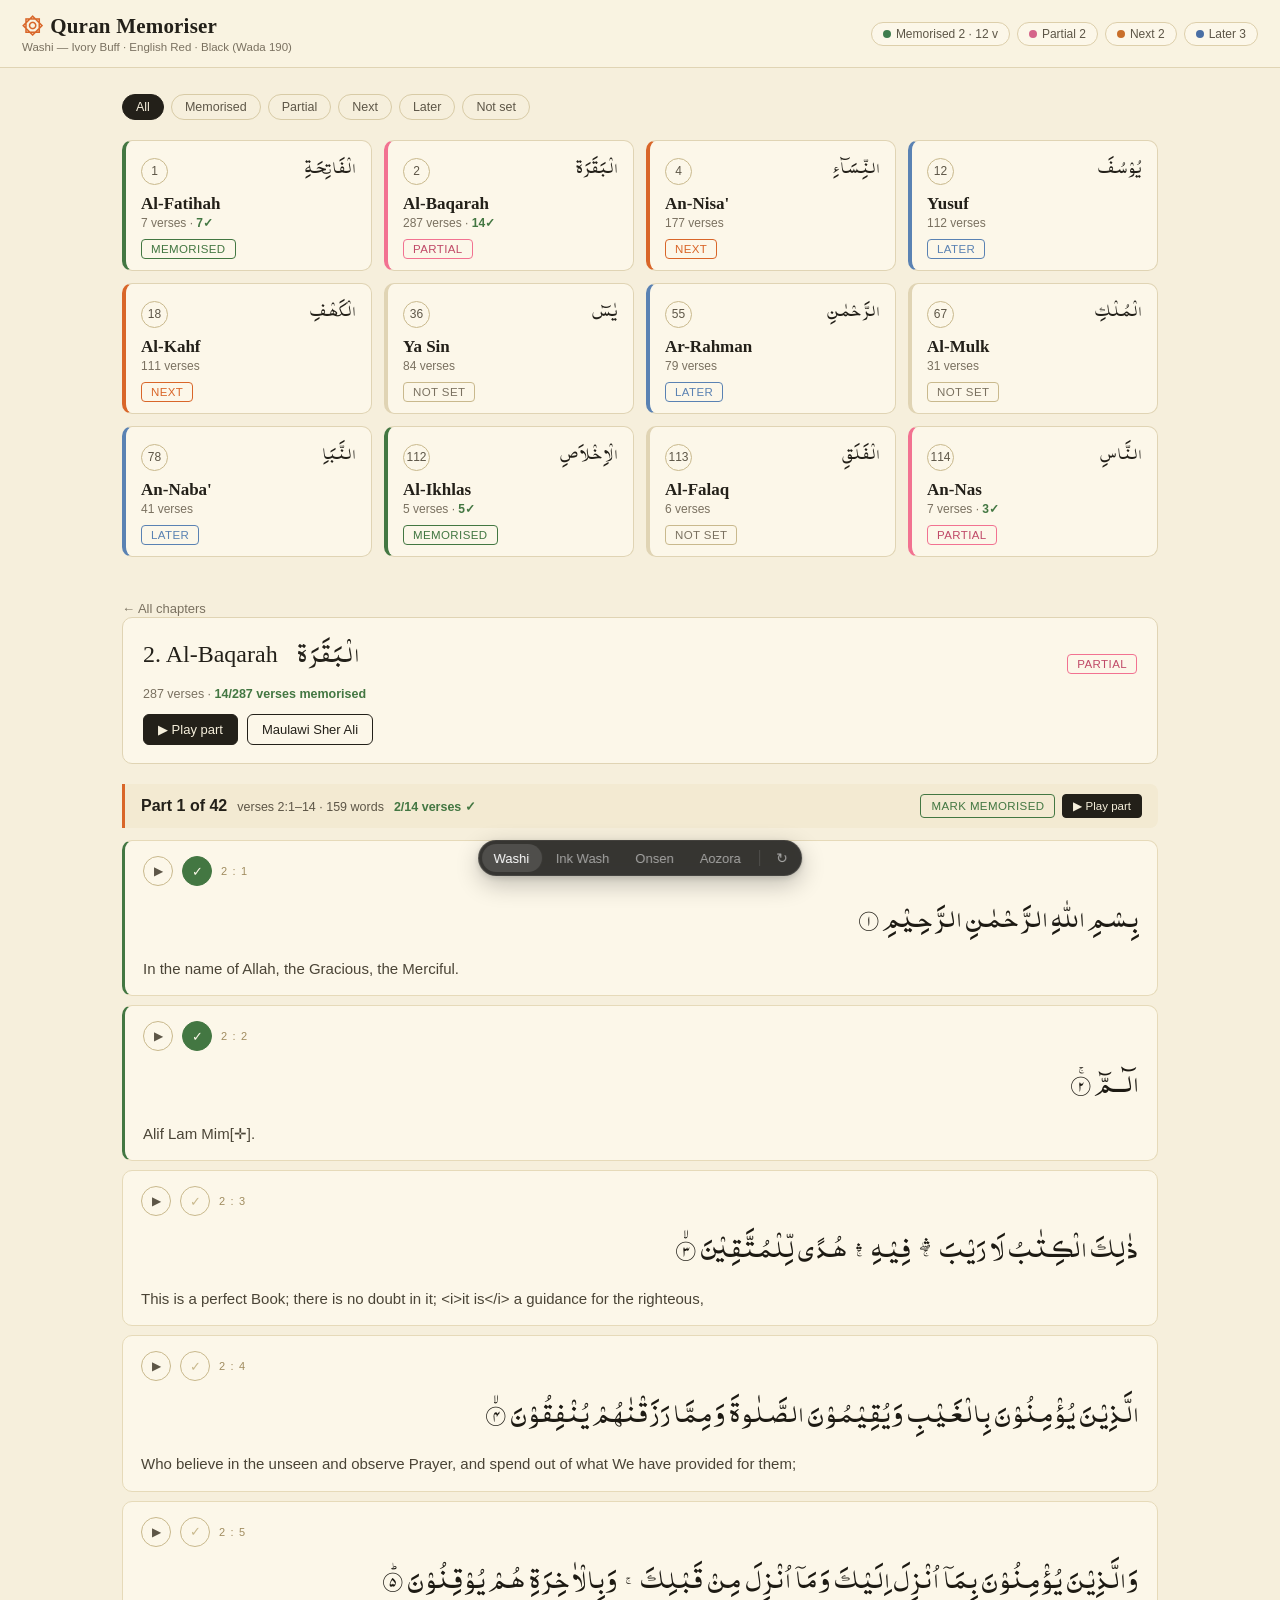
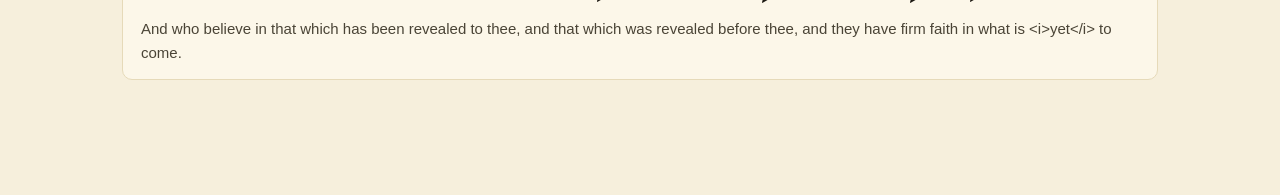
==== commit d7772ba3: "Prototype round 3 (Washi vs Ink Wash vs Onsen vs Aozora) + network-first service worker v2" ====
--- a/prototype.html
+++ b/prototype.html
@@ -429,7 +429,64 @@
 .v7-ven { font-size: 15px; color: #6d5a60; line-height: 1.55; }
 .v7-verse.playing { box-shadow: 0 0 0 3px #e39aa4; }
 
-/* ============ V8 TANZAKU — strip rhythm (Wada #30: Pompeian Red / Mineral Gray) ============ */
+/* ============ V9 AOZORA — airy cool float (Wada #287: Pale King's Blue / Eosine Pink / Pyrite Yellow / Calamine Blue) ============ */
+.v9 { background: #f1f6fa; color: #24344a; padding-bottom: 80px; }
+.v9-top { background: rgba(255, 255, 255, 0.75); -webkit-backdrop-filter: blur(8px); backdrop-filter: blur(8px); border-bottom: 1px solid #e3ecf3; padding: 15px 22px; display: flex; justify-content: space-between; align-items: center; flex-wrap: wrap; gap: 10px; }
+.v9-brand { font-size: 19px; font-weight: 600; letter-spacing: 0.2px; }
+.v9-brand .mark { color: #f37f94; margin-right: 8px; }
+.v9-sub { font-size: 11.5px; color: #7c8ba0; margin-top: 2px; font-weight: 500; }
+.v9-chips { display: flex; gap: 7px; flex-wrap: wrap; }
+.v9-chip { background: #fff; border: 1px solid #e3ecf3; border-radius: 999px; padding: 4px 11px; font-size: 12px; color: #7c8ba0; box-shadow: 0 1px 5px rgba(36, 52, 74, 0.05); }
+.v9-chip .dot { display: inline-block; width: 8px; height: 8px; border-radius: 50%; margin-right: 5px; }
+.v9-main { max-width: 1060px; margin: 0 auto; padding: 28px 22px; }
+.v9-filters { display: flex; gap: 7px; margin-bottom: 22px; flex-wrap: wrap; }
+.v9-filter { border: 1px solid #dfe9f1; background: rgba(255,255,255,0.6); color: #7c8ba0; border-radius: 999px; padding: 5px 14px; font-size: 12.5px; font-weight: 500; cursor: pointer; font-family: inherit; }
+.v9-filter[data-active] { background: #24344a; color: #f1f6fa; border-color: #24344a; }
+.v9-grid { display: grid; grid-template-columns: repeat(auto-fill, minmax(228px, 1fr)); gap: 16px; }
+.v9-card { background: #fff; border: 1px solid #e6eef5; border-radius: 15px; padding: 15px 16px 13px; cursor: pointer; box-shadow: 0 5px 18px rgba(36, 52, 74, 0.06); border-top: 3px solid #e3ecf3; }
+.v9-card[data-status=done] { border-top-color: #25866f; }
+.v9-card[data-status=next] { border-top-color: #d97a3d; }
+.v9-card[data-status=partial] { border-top-color: #e0708b; }
+.v9-card[data-status=later] { border-top-color: #6b87c9; }
+.v9-card-top { display: flex; justify-content: space-between; align-items: center; }
+.v9-num { width: 27px; height: 27px; border-radius: 50%; background: #eef4f9; color: #7c8ba0; font-size: 12px; font-weight: 600; display: flex; align-items: center; justify-content: center; }
+.v9-cardar { font-size: 20px; color: #1d3a5f; }
+.v9-name { font-size: 16px; font-weight: 600; margin-top: 7px; }
+.v9-meta { font-size: 11.5px; color: #8b9aae; margin-top: 2px; }
+.v9-meta .tick { color: #25866f; font-weight: 700; }
+.v9-pill { margin-top: 10px; border: none; border-radius: 999px; padding: 4px 11px; font-size: 11.5px; font-weight: 600; cursor: pointer; background: #eef4f9; color: #7c8ba0; font-family: inherit; }
+.v9-pill[data-status=done] { background: #dbf0ea; color: #1d6b57; }
+.v9-pill[data-status=next] { background: #fbe9dc; color: #a85a24; }
+.v9-pill[data-status=partial] { background: #fbdfe6; color: #ab4a63; }
+.v9-pill[data-status=later] { background: #e2eaf8; color: #47619c; }
+.v9-sec { margin-top: 46px; }
+.v9-crumb { color: #7c8ba0; font-size: 13px; text-decoration: none; }
+.v9-chhead { background: #fff; border: 1px solid #e6eef5; border-radius: 18px; padding: 19px 21px; box-shadow: 0 8px 26px rgba(36, 52, 74, 0.07); }
+.v9-chtitle { font-size: 22px; font-weight: 600; }
+.v9-chtitle .ar { font-size: 27px; color: #1d3a5f; margin-left: 12px; }
+.v9-chmeta { font-size: 12.5px; color: #8b9aae; margin-top: 4px; }
+.v9-chmeta b { color: #1d6b57; }
+.v9-controls { display: flex; gap: 9px; margin-top: 13px; flex-wrap: wrap; align-items: center; }
+.v9-btn { border: none; background: #24344a; color: #f1f6fa; border-radius: 999px; padding: 8px 16px; font-size: 13px; font-weight: 600; cursor: pointer; font-family: inherit; box-shadow: 0 4px 12px rgba(36, 52, 74, 0.18); }
+.v9-btn.o { background: #eef4f9; color: #24344a; box-shadow: none; }
+.v9-part { margin: 22px 0 14px; padding: 11px 17px; background: #e8f1f8; border-radius: 14px; display: flex; justify-content: space-between; gap: 10px; flex-wrap: wrap; align-items: center; }
+.v9-part .no { font-weight: 700; color: #24344a; }
+.v9-part .range { font-size: 12px; color: #7c8ba0; margin-left: 10px; }
+.v9-part .cnt { font-size: 12px; color: #1d6b57; font-weight: 700; margin-left: 10px; }
+.v9-partbtns { display: flex; gap: 7px; }
+.v9-ptick { border: none; background: #fff; color: #1d6b57; border-radius: 999px; padding: 5px 12px; font-size: 11.5px; font-weight: 600; cursor: pointer; font-family: inherit; box-shadow: 0 1px 4px rgba(36, 52, 74, 0.08); }
+.v9-ptick[data-on] { background: #25866f; color: #fff; }
+.v9-pplay { border: none; background: #f37f94; color: #fff; border-radius: 999px; padding: 5px 12px; font-size: 11.5px; font-weight: 600; cursor: pointer; font-family: inherit; }
+.v9-verse { background: #fff; border: 1px solid #e6eef5; border-radius: 16px; padding: 16px 19px; margin-bottom: 12px; box-shadow: 0 4px 14px rgba(36, 52, 74, 0.05); }
+.v9-verse.mem { background: #f3faf7; border-color: #cfe9e1; }
+.v9-vtop { display: flex; align-items: center; gap: 9px; }
+.v9-vplay { width: 31px; height: 31px; border-radius: 50%; border: none; background: #e8f1f8; color: #1d3a5f; cursor: pointer; font-size: 12px; font-family: inherit; }
+.v9-vtick { width: 31px; height: 31px; border-radius: 50%; border: none; background: #eef4f9; color: #c3d1de; cursor: pointer; font-size: 13px; font-family: inherit; }
+.v9-vtick[data-on] { background: #25866f; color: #fff; }
+.v9-vref { font-size: 11px; letter-spacing: 1px; color: #9aa9bc; font-weight: 600; }
+.v9-var { font-size: 29px; line-height: 2.1; text-align: right; margin: 7px 0 2px; color: #1d2f47; }
+.v9-ven { font-size: 15px; color: #5d6d81; line-height: 1.55; }
+.v9-verse.playing { box-shadow: 0 0 0 3px #f37f94, 0 8px 22px rgba(243, 127, 148, 0.2); }
 .v8 { background: #fafbfb; color: #22262a; padding-bottom: 80px; }
 .v8-top { background: #fafbfb; border-bottom: 2px solid #22262a; padding: 13px 24px; display: flex; justify-content: space-between; align-items: center; flex-wrap: wrap; gap: 10px; }
 .v8-brand { font-size: 17px; font-weight: 800; letter-spacing: 0.6px; }
@@ -501,10 +558,10 @@
 
 <nav class="proto-picker" aria-label="Prototype variants">
   <span class="proto-picker-highlight" aria-hidden="true"></span>
-  <button class="proto-picker-item" data-active aria-current="true">Ink Wash</button>
-  <button class="proto-picker-item">Kinpaku</button>
+  <button class="proto-picker-item" data-active aria-current="true">Washi</button>
+  <button class="proto-picker-item">Ink Wash</button>
   <button class="proto-picker-item">Onsen</button>
-  <button class="proto-picker-item">Tanzaku</button>
+  <button class="proto-picker-item">Aozora</button>
   <span class="proto-picker-divider" aria-hidden="true"></span>
   <button class="proto-picker-item proto-picker-replay" aria-label="Replay animation (R)">&#8635;</button>
 </nav>
@@ -972,6 +1029,44 @@
           </div>
         </div>
         ${partHeader("v8")}
+        ${verses}
+      </section>
+    </main>
+  </div>`;
+}
+
+function renderAozora() {
+  const cards = visibleSurahs().map((s, i) => `
+    <div class="v9-card rise ${i < 4 ? "rise-" + (i % 3 + 1) : ""}" data-status="${state.status[s.ch] || ""}" data-ch="${s.ch}">
+      <div class="v9-card-top"><span class="v9-num">${s.ch}</span><span class="v9-cardar ar">${esc(s.ar)}</span></div>
+      <div class="v9-name">${esc(s.name)}</div>
+      <div class="v9-meta">${s.verses} verses${DATA.demoTicked[s.ch] ? ` · <span class="tick">${DATA.demoTicked[s.ch]}✓</span>` : ""}</div>
+      <button class="v9-pill p-status" data-status="${state.status[s.ch] || ""}" data-ch="${s.ch}">${statusInfo(state.status[s.ch] || "").label}</button>
+    </div>`).join("");
+  const verses = DATA.verses.map((v) => verseRow("v9", v)).join("");
+  return `
+  <div class="v9">
+    <header class="v9-top rise">
+      <div><div class="v9-brand"><span class="mark">۞</span>Quran Memoriser</div><div class="v9-sub">Aozora — Pale King's Blue · Eosine Pink · Pyrite Yellow (Wada 287)</div></div>
+      ${chipRow("v9")}
+    </header>
+    <main class="v9-main">
+      <div class="v9-filters rise-1">${filters("v9")}</div>
+      <div class="v9-grid rise-2">${cards}</div>
+      <section class="v9-sec">
+        <a class="v9-crumb" href="#" onclick="return false">← All chapters</a>
+        <div class="v9-chhead rise-3">
+          <div style="display:flex;justify-content:space-between;flex-wrap:wrap;gap:10px;align-items:center">
+            <div class="v9-chtitle">2. Al-Baqarah <span class="ar">${esc(DATA.surahs[1].ar)}</span></div>
+            <button class="v9-pill p-status" data-status="${state.status[2]}" data-ch="2">${statusInfo(state.status[2]).label}</button>
+          </div>
+          <div class="v9-chmeta">287 verses · <b>14/287 verses memorised</b></div>
+          <div class="v9-controls">
+            <button class="v9-btn p-playpart">▶ Play part</button>
+            <button class="v9-btn o">Sher Ali</button>
+          </div>
+        </div>
+        ${partHeader("v9")}
         ${verses}
       </section>
     </main>
@@ -1103,7 +1198,7 @@
   });
 }
 
-const variants = [renderInkWash, renderKinpaku, renderOnsen, renderTanzaku];
+const variants = [renderWashi, renderInkWash, renderOnsen, renderAozora];
 const stage = document.getElementById("stage");
 const picker = document.querySelector(".proto-picker");
 const highlight = picker.querySelector(".proto-picker-highlight");
@@ -1120,15 +1215,13 @@
 
 function remount() {
   stage.innerHTML = "";
-  requestAnimationFrame(() => {
-    state = freshState();
-    const html = variants[current]();
-    const holder = document.createElement("div");
-    holder.innerHTML = html;
-    const node = holder.firstElementChild;
-    stage.appendChild(node);
-    if (!wired) { wireInteractions(stage); wired = true; }
-  });
+  void stage.offsetHeight; // force reflow so entrance animations re-run (no rAF: hidden tabs never fire it)
+  state = freshState();
+  const html = variants[current]();
+  const holder = document.createElement("div");
+  holder.innerHTML = html;
+  stage.appendChild(holder.firstElementChild);
+  if (!wired) { wireInteractions(stage); wired = true; }
 }
 
 function setActive(i) {
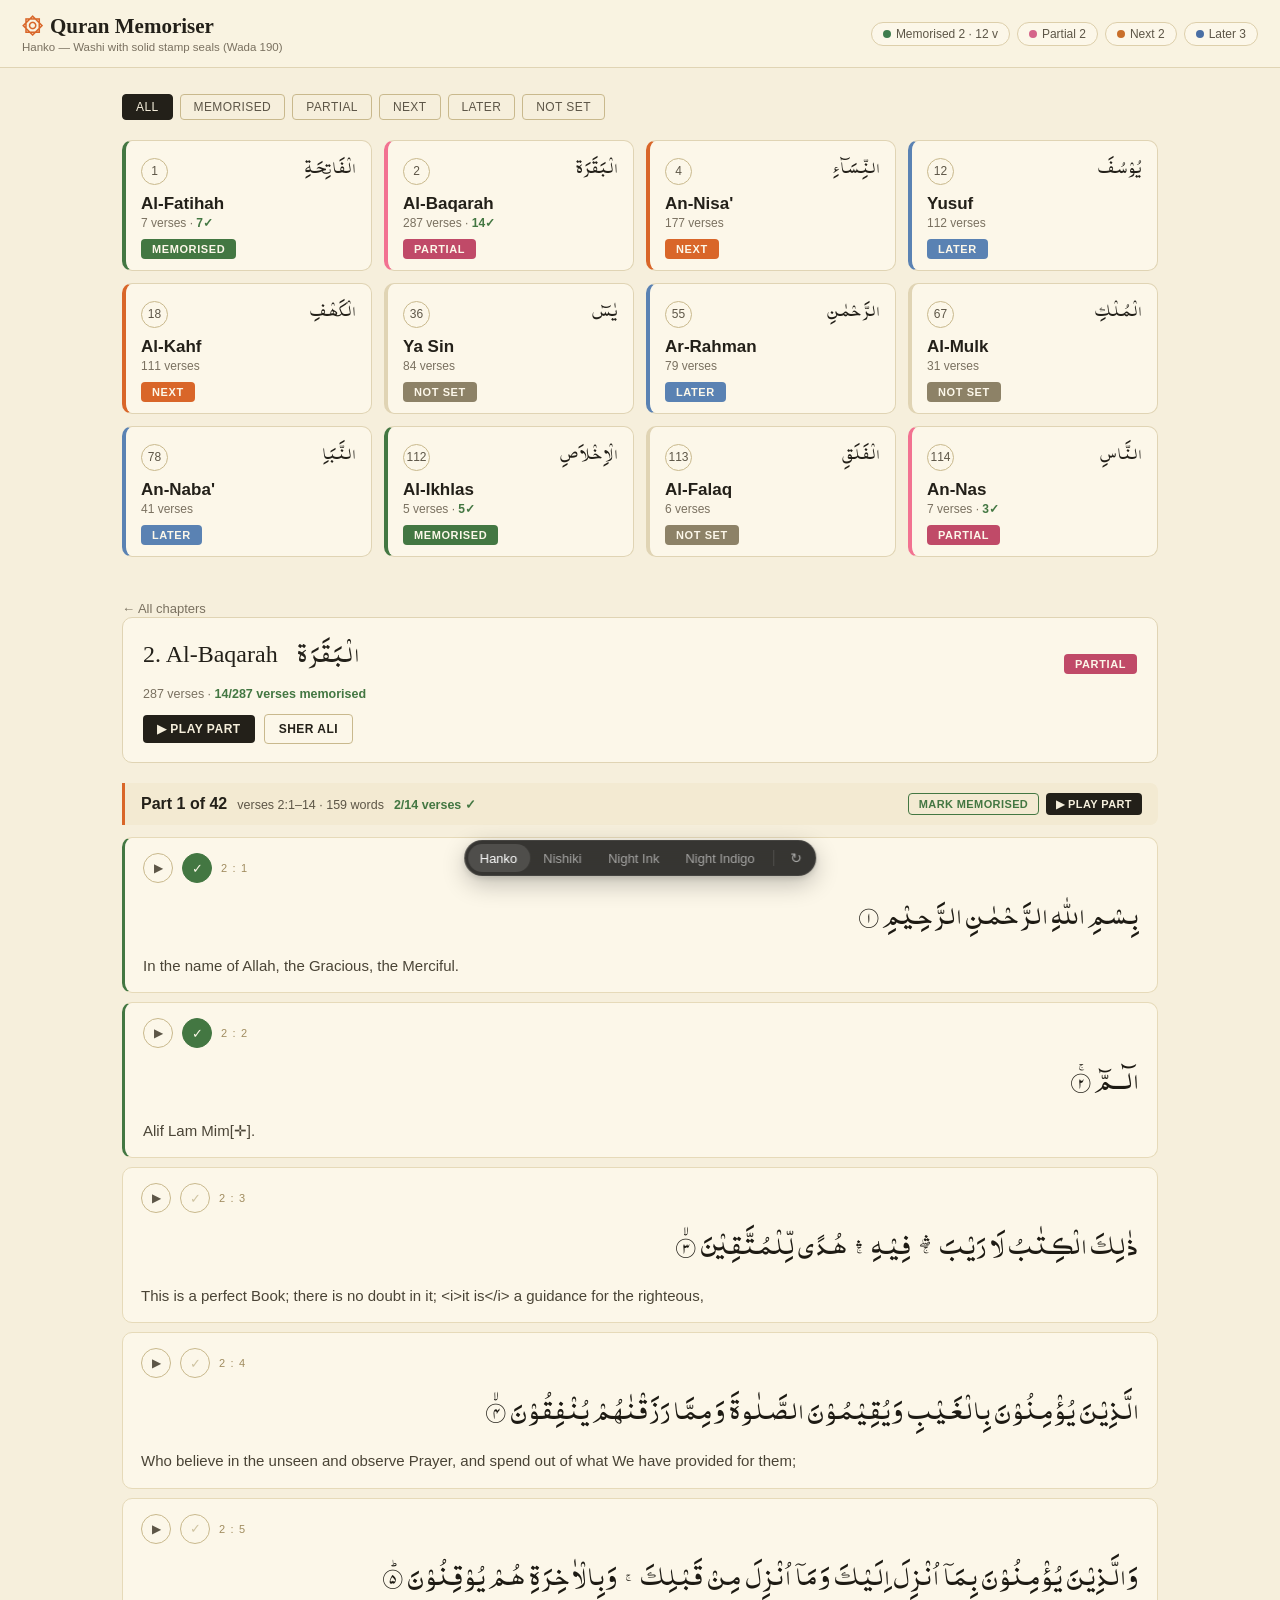
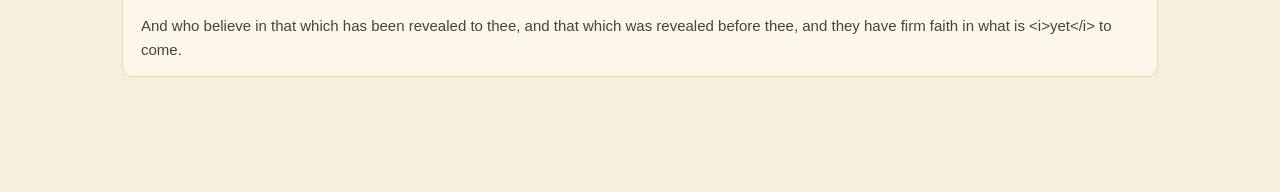
==== commit f9a8529e: "Prototype round 4: bold-pill riffs (Hanko, Nishiki) and night modes (Night Ink, Night Indigo)" ====
--- a/prototype.html
+++ b/prototype.html
@@ -15,535 +15,243 @@
 /* ============ shared wiring bits ============ */
 .hidden { display: none !important; }
 
-/* ============ V1 WASHI — paper calm (Wada #190: Ivory Buff / English Red / Black) ============ */
-.v1 { background: #f6efdc; color: #232019; padding-bottom: 80px; }
-.v1-serif { font-family: Georgia, "Times New Roman", serif; }
-.v1-top { background: #f9f3e1; border-bottom: 1px solid #e0d4b4; padding: 14px 22px; display: flex; justify-content: space-between; align-items: center; flex-wrap: wrap; gap: 10px; }
-.v1-brand { font-size: 21px; font-weight: 700; letter-spacing: 0.2px; }
-.v1-brand .mark { color: #d96629; margin-right: 8px; }
-.v1-sub { font-size: 11.5px; color: #7a7160; margin-top: 2px; }
-.v1-chips { display: flex; gap: 7px; flex-wrap: wrap; }
-.v1-chip { border: 1px solid #ddcfab; border-radius: 999px; padding: 4px 11px; font-size: 12px; color: #5d5647; background: #fcf7e9; }
-.v1-chip .dot { display: inline-block; width: 8px; height: 8px; border-radius: 50%; margin-right: 5px; vertical-align: 0; }
-.v1-main { max-width: 1080px; margin: 0 auto; padding: 26px 22px; }
-.v1-filters { display: flex; gap: 7px; margin-bottom: 20px; flex-wrap: wrap; }
-.v1-filter { border: 1px solid #d8cba6; background: transparent; border-radius: 999px; padding: 5px 13px; font-size: 12.5px; color: #5d5647; cursor: pointer; }
-.v1-filter[data-active] { background: #232019; color: #f6efdc; border-color: #232019; }
-.v1-grid { display: grid; grid-template-columns: repeat(auto-fill, minmax(232px, 1fr)); gap: 12px; }
-.v1-card { border: 1px solid #e0d4b4; border-radius: 10px; padding: 13px 15px 11px; background: #fcf7e9; cursor: pointer; border-left-width: 4px; border-left-color: #e0d4b4; }
-.v1-card[data-status=done] { border-left-color: #437742; }
-.v1-card[data-status=next] { border-left-color: #d96629; }
-.v1-card[data-status=partial] { border-left-color: #f27291; }
-.v1-card[data-status=later] { border-left-color: #5a82b3; }
-.v1-card-top { display: flex; justify-content: space-between; align-items: center; }
-.v1-num { width: 27px; height: 27px; border-radius: 50%; border: 1px solid #c9b98d; color: #5d5647; font-size: 12px; display: flex; align-items: center; justify-content: center; }
-.v1-cardar { font-size: 19px; color: #232019; }
-.v1-name { font-size: 17px; font-weight: 700; margin-top: 6px; }
-.v1-meta { font-size: 12px; color: #7a7160; margin-top: 2px; }
-.v1-meta .tick { color: #437742; font-weight: 700; }
-.v1-pill { margin-top: 9px; border: 1px solid #c9b98d; background: transparent; border-radius: 4px; padding: 3px 9px; font-size: 11.5px; letter-spacing: 0.4px; color: #7a7160; cursor: pointer; text-transform: uppercase; font-family: inherit; }
-.v1-pill[data-status=done] { color: #437742; border-color: #437742; }
-.v1-pill[data-status=next] { color: #d96629; border-color: #d96629; }
-.v1-pill[data-status=partial] { color: #c04a68; border-color: #f27291; }
-.v1-pill[data-status=later] { color: #5a82b3; border-color: #5a82b3; }
-.v1-sec { margin-top: 42px; }
-.v1-crumb { color: #7a7160; font-size: 13px; text-decoration: none; }
-.v1-chhead { border: 1px solid #e0d4b4; background: #fcf7e9; border-radius: 10px; padding: 18px 20px; }
-.v1-chtitle { font-size: 24px; }
-.v1-chtitle .ar { font-size: 27px; color: #232019; margin-left: 12px; }
-.v1-chmeta { font-size: 12.5px; color: #7a7160; margin-top: 4px; }
-.v1-chmeta b { color: #437742; }
-.v1-controls { display: flex; gap: 9px; margin-top: 13px; flex-wrap: wrap; align-items: center; }
-.v1-btn { border: 1px solid #232019; background: #232019; color: #f6efdc; border-radius: 6px; padding: 7px 14px; font-size: 13px; cursor: pointer; font-family: inherit; }
-.v1-btn.o { background: transparent; color: #232019; }
-.v1-part { margin: 20px 0 12px; padding: 10px 16px; border-left: 3px solid #d96629; background: #f3ead2; border-radius: 0 8px 8px 0; display: flex; justify-content: space-between; gap: 10px; flex-wrap: wrap; align-items: center; }
-.v1-part .no { font-weight: 700; }
-.v1-part .range { font-size: 12.5px; color: #5d5647; margin-left: 10px; }
-.v1-part .cnt { font-size: 12.5px; color: #437742; font-weight: 700; margin-left: 10px; }
-.v1-partbtns { display: flex; gap: 7px; }
-.v1-ptick { border: 1px solid #437742; color: #437742; background: transparent; border-radius: 4px; padding: 4px 10px; font-size: 11.5px; cursor: pointer; text-transform: uppercase; letter-spacing: 0.4px; font-family: inherit; }
-.v1-ptick[data-on] { background: #437742; color: #fcf7e9; }
-.v1-pplay { border: 1px solid #232019; background: #232019; color: #f6efdc; border-radius: 4px; padding: 4px 10px; font-size: 11.5px; cursor: pointer; font-family: inherit; }
-.v1-verse { background: #fcf7e9; border: 1px solid #e6dab9; border-radius: 10px; padding: 15px 18px; margin-bottom: 9px; }
-.v1-verse.mem { border-left: 3px solid #437742; }
-.v1-vtop { display: flex; align-items: center; gap: 9px; }
-.v1-vplay { width: 30px; height: 30px; border-radius: 50%; border: 1px solid #c9b98d; background: transparent; cursor: pointer; color: #5d5647; font-size: 12px; font-family: inherit; }
-.v1-vtick { width: 30px; height: 30px; border-radius: 50%; border: 1px solid #c9b98d; background: transparent; color: #c9b98d; cursor: pointer; font-size: 13px; font-family: inherit; }
-.v1-vtick[data-on] { background: #437742; border-color: #437742; color: #fcf7e9; }
-.v1-vref { font-size: 11px; letter-spacing: 1.2px; text-transform: uppercase; color: #a08c5f; }
-.v1-var { font-size: 29px; line-height: 2.1; text-align: right; margin: 8px 0 2px; color: #1d1a13; }
-.v1-ven { font-size: 15px; color: #4a4436; line-height: 1.55; }
-.v1-verse.playing { box-shadow: 0 0 0 2px #d96629; }
-
-/* ============ V2 NIGHT TILAWAH — dark recitation (Wada #344/#211: Deep Indigo / Cinnamon Buff / Apricot Orange) ============ */
-.v2 { background: #081227; color: #e8ecf8; padding-bottom: 80px; }
-.v2-top { background: #0a1630; border-bottom: 1px solid #1d2d55; padding: 14px 22px; display: flex; justify-content: space-between; align-items: center; flex-wrap: wrap; gap: 10px; }
-.v2-brand { font-size: 19px; font-weight: 700; color: #fdc57e; }
-.v2-sub { font-size: 11.5px; color: #8fa0c8; margin-top: 2px; }
-.v2-chips { display: flex; gap: 7px; flex-wrap: wrap; }
-.v2-chip { background: rgba(253, 197, 126, 0.07); border: 1px solid #26385f; border-radius: 999px; padding: 4px 11px; font-size: 12px; color: #aab6d8; }
-.v2-chip .dot { display: inline-block; width: 8px; height: 8px; border-radius: 50%; margin-right: 5px; }
-.v2-main { max-width: 1080px; margin: 0 auto; padding: 26px 22px; }
-.v2-filters { display: flex; gap: 7px; margin-bottom: 20px; flex-wrap: wrap; }
-.v2-filter { border: 1px solid #26385f; background: transparent; color: #aab6d8; border-radius: 999px; padding: 5px 13px; font-size: 12.5px; cursor: pointer; font-family: inherit; }
-.v2-filter[data-active] { background: #fdc57e; color: #081227; border-color: #fdc57e; font-weight: 600; }
-.v2-grid { display: grid; grid-template-columns: repeat(auto-fill, minmax(232px, 1fr)); gap: 12px; }
-.v2-card { background: #0e1b3a; border: 1px solid #1d2d55; border-radius: 14px; padding: 13px 15px 11px; cursor: pointer; border-left: 4px solid #1d2d55; }
-.v2-card[data-status=done] { border-left-color: #7fd6ae; }
-.v2-card[data-status=next] { border-left-color: #f6a45c; }
-.v2-card[data-status=partial] { border-left-color: #f2a0be; }
-.v2-card[data-status=later] { border-left-color: #93b1f2; }
-.v2-card-top { display: flex; justify-content: space-between; align-items: center; }
-.v2-num { width: 27px; height: 27px; border-radius: 50%; border: 1px solid #3a4d7c; color: #aab6d8; font-size: 12px; display: flex; align-items: center; justify-content: center; }
-.v2-cardar { font-size: 19px; color: #f3e3bd; }
-.v2-name { font-size: 16.5px; font-weight: 700; margin-top: 6px; }
-.v2-meta { font-size: 12px; color: #8fa0c8; margin-top: 2px; }
-.v2-meta .tick { color: #7fd6ae; font-weight: 700; }
-.v2-pill { margin-top: 9px; border-radius: 999px; padding: 4px 11px; font-size: 11.5px; cursor: pointer; background: #12234a; border: 1px solid #26385f; color: #8fa0c8; font-family: inherit; }
-.v2-pill[data-status=done] { color: #7fd6ae; border-color: #2f6b55; }
-.v2-pill[data-status=next] { color: #f6a45c; border-color: #7a4c2a; }
-.v2-pill[data-status=partial] { color: #f2a0be; border-color: #74415c; }
-.v2-pill[data-status=later] { color: #93b1f2; border-color: #35497e; }
-.v2-sec { margin-top: 42px; }
-.v2-crumb { color: #8fa0c8; font-size: 13px; text-decoration: none; }
-.v2-chhead { background: #0e1b3a; border: 1px solid #1d2d55; border-radius: 14px; padding: 18px 20px; }
-.v2-chtitle { font-size: 23px; color: #fdc57e; }
-.v2-chtitle .ar { font-size: 27px; color: #f3e3bd; margin-left: 12px; }
-.v2-chmeta { font-size: 12.5px; color: #8fa0c8; margin-top: 4px; }
-.v2-chmeta b { color: #7fd6ae; }
-.v2-controls { display: flex; gap: 9px; margin-top: 13px; flex-wrap: wrap; align-items: center; }
-.v2-btn { border: none; background: #fdc57e; color: #081227; border-radius: 8px; padding: 8px 15px; font-size: 13px; font-weight: 600; cursor: pointer; font-family: inherit; }
-.v2-btn.o { background: transparent; color: #e8ecf8; border: 1px solid #3a4d7c; font-weight: 400; }
-.v2-part { margin: 20px 0 12px; padding: 11px 16px; background: linear-gradient(90deg, rgba(253,197,126,0.12), rgba(253,197,126,0.03)); border: 1px solid #3d335c; border-radius: 12px; display: flex; justify-content: space-between; gap: 10px; flex-wrap: wrap; align-items: center; }
-.v2-part .no { font-weight: 700; color: #fdc57e; }
-.v2-part .range { font-size: 12.5px; color: #aab6d8; margin-left: 10px; }
-.v2-part .cnt { font-size: 12.5px; color: #7fd6ae; font-weight: 700; margin-left: 10px; }
-.v2-partbtns { display: flex; gap: 7px; }
-.v2-ptick { border: 1px solid #2f6b55; color: #7fd6ae; background: transparent; border-radius: 999px; padding: 4px 11px; font-size: 11.5px; cursor: pointer; font-family: inherit; }
-.v2-ptick[data-on] { background: #7fd6ae; color: #081227; font-weight: 600; }
-.v2-pplay { border: 1px solid #fdc57e; color: #fdc57e; background: transparent; border-radius: 999px; padding: 4px 11px; font-size: 11.5px; cursor: pointer; font-family: inherit; }
-.v2-verse { background: #0e1b3a; border: 1px solid #1d2d55; border-radius: 14px; padding: 15px 18px; margin-bottom: 10px; }
-.v2-verse.mem { border-left: 3px solid #7fd6ae; background: #0f2145; }
-.v2-vtop { display: flex; align-items: center; gap: 9px; }
-.v2-vplay { width: 30px; height: 30px; border-radius: 50%; border: 1px solid #3a4d7c; background: transparent; color: #fdc57e; cursor: pointer; font-size: 12px; font-family: inherit; }
-.v2-vtick { width: 30px; height: 30px; border-radius: 50%; border: 1px solid #3a4d7c; background: transparent; color: #43537d; cursor: pointer; font-size: 13px; font-family: inherit; }
-.v2-vtick[data-on] { background: #7fd6ae; border-color: #7fd6ae; color: #081227; }
-.v2-vref { font-size: 11px; letter-spacing: 1px; color: #6374a3; }
-.v2-var { font-size: 29px; line-height: 2.1; text-align: right; margin: 8px 0 2px; color: #f6e7c2; }
-.v2-ven { font-size: 15px; color: #b9c4e2; line-height: 1.55; }
-.v2-verse.playing { box-shadow: 0 0 0 2px #fdc57e, 0 0 24px rgba(253,197,126,0.25); }
-
-/* ============ V3 KACHO — botanical bright (Wada #300: Grenadine Pink / Cream Yellow / Turquoise Green / Calamine Blue) ============ */
-.v3 { background: #ffffff; color: #23312e; padding-bottom: 80px; }
-.v3-top { background: #fff; border-bottom: 2px solid #ffe9e3; padding: 15px 22px; display: flex; justify-content: space-between; align-items: center; flex-wrap: wrap; gap: 10px; }
-.v3-brand { font-size: 20px; font-weight: 800; color: #e96a4b; }
-.v3-sub { font-size: 11.5px; color: #97a8a2; margin-top: 2px; }
-.v3-chips { display: flex; gap: 7px; flex-wrap: wrap; }
-.v3-chip { border-radius: 999px; padding: 5px 12px; font-size: 12px; font-weight: 600; }
-.v3-chip .dot { display: inline-block; width: 8px; height: 8px; border-radius: 50%; margin-right: 5px; }
-.v3-main { max-width: 1080px; margin: 0 auto; padding: 26px 22px; }
-.v3-filters { display: flex; gap: 7px; margin-bottom: 20px; flex-wrap: wrap; }
-.v3-filter { border: 2px solid #eef3f1; background: #fff; color: #97a8a2; border-radius: 999px; padding: 5px 14px; font-size: 12.5px; font-weight: 600; cursor: pointer; font-family: inherit; }
-.v3-filter[data-active] { background: #23312e; color: #fff; border-color: #23312e; }
-.v3-grid { display: grid; grid-template-columns: repeat(auto-fill, minmax(230px, 1fr)); gap: 14px; }
-.v3-card { background: #f7faf8; border: 2px solid #e3efe9; border-radius: 18px; padding: 15px 16px 13px; cursor: pointer; transition: transform 180ms cubic-bezier(0.22, 1.4, 0.36, 1), box-shadow 180ms ease-out; }
-.v3-card:hover { transform: translateY(-3px); box-shadow: 0 10px 22px rgba(35, 49, 46, 0.10); }
-.v3-card[data-status=done] { background: #e2f5ee; border-color: #b5decc; }
-.v3-card[data-status=next] { background: #ffece5; border-color: #ffd0c2; }
-.v3-card[data-status=partial] { background: #fdeef0; border-color: #f8d3da; }
-.v3-card[data-status=later] { background: #e9f6f8; border-color: #c5e6eb; }
-.v3-card-top { display: flex; justify-content: space-between; align-items: center; }
-.v3-num { width: 30px; height: 30px; border-radius: 11px; background: #23312e; color: #fff; font-size: 12.5px; font-weight: 700; display: flex; align-items: center; justify-content: center; }
-.v3-cardar { font-size: 20px; color: #2aa08a; }
-.v3-name { font-size: 17px; font-weight: 800; margin-top: 7px; }
-.v3-meta { font-size: 12px; color: #7d948d; margin-top: 2px; }
-.v3-meta .tick { color: #1f8f74; font-weight: 800; }
-.v3-pill { margin-top: 10px; border: none; border-radius: 999px; padding: 5px 12px; font-size: 11.5px; font-weight: 700; cursor: pointer; background: #e3efe9; color: #7d948d; font-family: inherit; }
-.v3-pill[data-status=done] { background: #2aa08a; color: #fff; }
-.v3-pill[data-status=next] { background: #f48067; color: #fff; }
-.v3-pill[data-status=partial] { background: #f8b6ba; color: #7c3a44; }
-.v3-pill[data-status=later] { background: #78cdd0; color: #0f4c53; }
-.v3-sec { margin-top: 42px; }
-.v3-crumb { color: #97a8a2; font-size: 13px; text-decoration: none; font-weight: 600; }
-.v3-chhead { background: #fff7ee; border: 2px solid #fbe3c4; border-radius: 20px; padding: 19px 21px; }
-.v3-chtitle { font-size: 24px; }
-.v3-chtitle .ar { font-size: 28px; color: #2aa08a; margin-left: 12px; }
-.v3-chmeta { font-size: 12.5px; color: #97a8a2; margin-top: 4px; }
-.v3-chmeta b { color: #1f8f74; }
-.v3-controls { display: flex; gap: 9px; margin-top: 13px; flex-wrap: wrap; align-items: center; }
-.v3-btn { border: none; background: #f48067; color: #fff; border-radius: 999px; padding: 9px 17px; font-size: 13px; font-weight: 700; cursor: pointer; font-family: inherit; box-shadow: 0 4px 12px rgba(244,128,103,0.35); }
-.v3-btn.o { background: #fff; color: #23312e; border: 2px solid #e3efe9; box-shadow: none; }
-.v3-part { margin: 20px 0 12px; padding: 12px 17px; background: #e2f5ee; border-radius: 16px; display: flex; justify-content: space-between; gap: 10px; flex-wrap: wrap; align-items: center; }
-.v3-part .no { font-weight: 800; color: #1f8f74; }
-.v3-part .range { font-size: 12.5px; color: #55716a; margin-left: 10px; }
-.v3-part .cnt { font-size: 12.5px; color: #1f8f74; font-weight: 800; margin-left: 10px; }
-.v3-partbtns { display: flex; gap: 7px; }
-.v3-ptick { border: none; color: #1f8f74; background: #fff; border-radius: 999px; padding: 5px 12px; font-size: 11.5px; font-weight: 700; cursor: pointer; font-family: inherit; }
-.v3-ptick[data-on] { background: #2aa08a; color: #fff; }
-.v3-pplay { border: none; background: #23312e; color: #fff; border-radius: 999px; padding: 5px 12px; font-size: 11.5px; font-weight: 700; cursor: pointer; font-family: inherit; }
-.v3-verse { background: #fff; border: 2px solid #edf3f0; border-radius: 18px; padding: 16px 19px; margin-bottom: 11px; }
-.v3-verse.mem { background: #f2fbf7; border-color: #b5decc; }
-.v3-vtop { display: flex; align-items: center; gap: 9px; }
-.v3-vplay { width: 32px; height: 32px; border-radius: 12px; border: none; background: #e2f5ee; color: #1f8f74; cursor: pointer; font-size: 12px; font-family: inherit; }
-.v3-vtick { width: 32px; height: 32px; border-radius: 12px; border: 2px solid #dbe6e2; background: #fff; color: #c9d6d1; cursor: pointer; font-size: 13px; font-family: inherit; }
-.v3-vtick[data-on] { background: #2aa08a; border-color: #2aa08a; color: #fff; }
-.v3-vref { font-size: 11px; letter-spacing: 0.8px; color: #97a8a2; font-weight: 700; }
-.v3-var { font-size: 29px; line-height: 2.1; text-align: right; margin: 8px 0 2px; color: #1d2b28; }
-.v3-ven { font-size: 15px; color: #4c5f59; line-height: 1.55; }
-.v3-verse.playing { box-shadow: 0 0 0 3px #f48067; border-color: #f48067; }
-
-/* ============ V4 LEDGER — dense typographic (Wada #221: Black / Neutral Gray / Carmine Red) ============ */
-.v4 { background: #fbfbfa; color: #141414; padding-bottom: 80px; }
-.v4-top { background: #fff; border-bottom: 1px solid #e3e3e0; padding: 12px 22px; display: flex; justify-content: space-between; align-items: center; flex-wrap: wrap; gap: 10px; }
-.v4-brand { font-size: 16px; font-weight: 800; letter-spacing: -0.2px; }
-.v4-brand .mark { color: #a62c37; }
-.v4-sub { font-size: 10.5px; color: #8b8b87; letter-spacing: 1.4px; text-transform: uppercase; margin-top: 2px; }
-.v4-chips { display: flex; gap: 6px; flex-wrap: wrap; }
-.v4-chip { font-size: 11px; letter-spacing: 0.6px; text-transform: uppercase; color: #5c5c58; border-left: 3px solid #b6bfc1; padding: 1px 8px; font-variant-numeric: tabular-nums; }
-.v4-main { max-width: 980px; margin: 0 auto; padding: 22px 22px; }
-.v4-filters { display: flex; gap: 0; margin-bottom: 18px; border-bottom: 1px solid #141414; }
-.v4-filter { border: none; background: transparent; padding: 7px 14px 8px; font-size: 12px; letter-spacing: 1px; text-transform: uppercase; color: #8b8b87; cursor: pointer; border-bottom: 2px solid transparent; margin-bottom: -1px; font-family: inherit; }
-.v4-filter[data-active] { color: #141414; border-bottom-color: #a62c37; font-weight: 700; }
-.v4-list { display: flex; flex-direction: column; }
-.v4-row { display: flex; align-items: center; gap: 12px; padding: 9px 6px 9px 0; border-bottom: 1px solid #e9e9e6; cursor: pointer; }
-.v4-rail { width: 3px; align-self: stretch; background: #e3e3e0; flex-shrink: 0; }
-.v4-row[data-status=done] .v4-rail { background: #3f7d4e; }
-.v4-row[data-status=next] .v4-rail { background: #c96f2a; }
-.v4-row[data-status=partial] .v4-rail { background: #d5648a; }
-.v4-row[data-status=later] .v4-rail { background: #4a6fa5; }
-.v4-rnum { width: 26px; text-align: right; font-size: 12.5px; color: #8b8b87; font-variant-numeric: tabular-nums; flex-shrink: 0; }
-.v4-rname { font-size: 14px; font-weight: 600; flex: 1; }
-.v4-rar { font-size: 17px; color: #141414; }
-.v4-rmeta { font-size: 11.5px; color: #8b8b87; font-variant-numeric: tabular-nums; flex-shrink: 0; }
-.v4-rmeta .tick { color: #3f7d4e; font-weight: 700; }
-.v4-rpill { font-size: 10px; letter-spacing: 1px; text-transform: uppercase; padding: 2px 7px; border-radius: 3px; flex-shrink: 0; cursor: pointer; border: none; background: #efefec; color: #8b8b87; font-family: inherit; font-weight: 700; }
-.v4-rpill[data-status=done] { background: #3f7d4e; color: #fff; }
-.v4-rpill[data-status=next] { background: #c96f2a; color: #fff; }
-.v4-rpill[data-status=partial] { background: #d5648a; color: #fff; }
-.v4-rpill[data-status=later] { background: #4a6fa5; color: #fff; }
-.v4-sec { margin-top: 40px; }
-.v4-crumb { color: #8b8b87; font-size: 12px; letter-spacing: 1px; text-transform: uppercase; text-decoration: none; }
-.v4-chhead { border: 1px solid #141414; padding: 0; }
-.v4-chhead-top { padding: 14px 18px; display: flex; justify-content: space-between; align-items: baseline; flex-wrap: wrap; gap: 8px; }
-.v4-chtitle { font-size: 22px; font-weight: 800; letter-spacing: -0.3px; }
-.v4-chtitle .ar { font-size: 25px; margin-left: 10px; }
-.v4-chmeta { font-size: 11.5px; color: #5c5c58; font-variant-numeric: tabular-nums; }
-.v4-chmeta b { color: #3f7d4e; }
-.v4-controls { border-top: 1px solid #e3e3e0; padding: 10px 18px; display: flex; gap: 10px; flex-wrap: wrap; align-items: center; }
-.v4-btn { border: 1px solid #141414; background: #141414; color: #fff; border-radius: 4px; padding: 6px 13px; font-size: 12px; letter-spacing: 0.8px; text-transform: uppercase; cursor: pointer; font-family: inherit; font-weight: 700; }
-.v4-btn.o { background: transparent; color: #141414; }
-.v4-part { margin: 22px 0 10px; display: flex; justify-content: space-between; align-items: center; gap: 10px; flex-wrap: wrap; border-top: 2px solid #141414; border-bottom: 1px solid #e3e3e0; padding: 8px 2px; }
-.v4-part .no { font-size: 11px; letter-spacing: 1.4px; text-transform: uppercase; font-weight: 800; }
-.v4-part .no b { color: #a62c37; }
-.v4-part .range, .v4-part .cnt { font-size: 11.5px; color: #5c5c58; margin-left: 10px; font-variant-numeric: tabular-nums; }
-.v4-part .cnt { color: #3f7d4e; font-weight: 700; }
-.v4-partbtns { display: flex; gap: 6px; }
-.v4-ptick { border: 1px solid #141414; background: transparent; color: #141414; border-radius: 3px; padding: 3px 9px; font-size: 10.5px; letter-spacing: 1px; text-transform: uppercase; cursor: pointer; font-family: inherit; font-weight: 700; }
-.v4-ptick[data-on] { background: #3f7d4e; border-color: #3f7d4e; color: #fff; }
-.v4-pplay { border: 1px solid #a62c37; color: #a62c37; background: transparent; border-radius: 3px; padding: 3px 9px; font-size: 10.5px; letter-spacing: 1px; text-transform: uppercase; cursor: pointer; font-family: inherit; font-weight: 700; }
-.v4-verse { border-bottom: 1px solid #e9e9e6; padding: 13px 2px; }
-.v4-verse.mem .v4-vref { color: #3f7d4e; }
-.v4-verse.mem .v4-vtick { background: #3f7d4e; border-color: #3f7d4e; color: #fff; }
-.v4-vtop { display: flex; align-items: center; gap: 10px; margin-bottom: 6px; }
-.v4-vplay { width: 26px; height: 26px; border-radius: 4px; border: 1px solid #d5d5d1; background: #fff; color: #5c5c58; cursor: pointer; font-size: 11px; font-family: inherit; }
-.v4-vtick { width: 26px; height: 26px; border-radius: 4px; border: 1px solid #d5d5d1; background: #fff; color: #cfcfcb; cursor: pointer; font-size: 12px; font-family: inherit; }
-.v4-vref { font-size: 12px; color: #a62c37; font-weight: 700; font-variant-numeric: tabular-nums; letter-spacing: 0.5px; }
-.v4-vlen { font-size: 10.5px; color: #b0b0ac; margin-left: auto; letter-spacing: 1px; text-transform: uppercase; }
-.v4-var { font-size: 27px; line-height: 2.05; text-align: right; margin: 2px 0; color: #141414; }
-.v4-ven { font-size: 14px; color: #3c3c39; line-height: 1.5; }
-.v4-verse.playing .v4-var { box-shadow: inset 0 -2px 0 #a62c37; }
-
-/* ============ V5 INK WASH — monochrome severity (Wada colours: White / Black / Pompeian Red) ============ */
-.v5 { background: #ffffff; color: #14140f; padding-bottom: 80px; }
-.v5-serif { font-family: Georgia, "Times New Roman", serif; }
-.v5-top { background: #ffffff; border-bottom: 1px solid #e8e8e4; padding: 16px 24px; display: flex; justify-content: space-between; align-items: center; flex-wrap: wrap; gap: 10px; }
-.v5-brand { font-size: 22px; font-weight: 700; letter-spacing: 0.3px; }
-.v5-brand .mark { color: #ab2439; margin-right: 9px; }
-.v5-sub { font-size: 11px; color: #9a9a93; letter-spacing: 1.6px; text-transform: uppercase; margin-top: 3px; }
-.v5-chips { display: flex; gap: 8px; flex-wrap: wrap; }
-.v5-chip { font-size: 11.5px; letter-spacing: 0.8px; text-transform: uppercase; color: #6d6d66; }
-.v5-chip .dot { display: inline-block; width: 7px; height: 7px; border-radius: 0; margin-right: 5px; vertical-align: 1px; }
-.v5-main { max-width: 1060px; margin: 0 auto; padding: 28px 24px; }
-.v5-filters { display: flex; gap: 14px; margin-bottom: 24px; flex-wrap: wrap; }
-.v5-filter { border: none; border-bottom: 1px solid #d8d8d2; background: transparent; padding: 2px 1px 5px; font-size: 12.5px; color: #9a9a93; cursor: pointer; letter-spacing: 0.6px; }
-.v5-filter[data-active] { color: #14140f; border-bottom-color: #ab2439; }
-.v5-grid { display: grid; grid-template-columns: repeat(auto-fill, minmax(226px, 1fr)); gap: 0; border-top: 1px solid #e8e8e4; }
-.v5-card { border-bottom: 1px solid #e8e8e4; border-right: 1px solid #e8e8e4; padding: 16px 18px 13px; cursor: pointer; }
-.v5-card-top { display: flex; justify-content: space-between; align-items: baseline; }
-.v5-num { font-size: 12px; color: #ab2439; font-variant-numeric: tabular-nums; }
-.v5-cardar { font-size: 21px; color: #14140f; }
-.v5-name { font-size: 17px; margin-top: 8px; }
-.v5-meta { font-size: 11.5px; color: #9a9a93; margin-top: 3px; letter-spacing: 0.5px; }
-.v5-meta .tick { color: #437742; font-weight: 700; }
-.v5-pill { margin-top: 10px; border: none; background: transparent; padding: 0; font-size: 11px; letter-spacing: 1.2px; text-transform: uppercase; color: #9a9a93; cursor: pointer; display: inline-flex; align-items: center; gap: 6px; font-family: inherit; }
-.v5-pill .sq { width: 8px; height: 8px; border-radius: 0; display: inline-block; background: #d8d8d2; }
-.v5-pill[data-status=done] { color: #14140f; } .v5-pill[data-status=done] .sq { background: #437742; }
-.v5-pill[data-status=next] { color: #14140f; } .v5-pill[data-status=next] .sq { background: #c96f2a; }
-.v5-pill[data-status=partial] { color: #14140f; } .v5-pill[data-status=partial] .sq { background: #d98a9d; }
-.v5-pill[data-status=later] { color: #14140f; } .v5-pill[data-status=later] .sq { background: #5a82b3; }
-.v5-sec { margin-top: 52px; }
-.v5-crumb { color: #9a9a93; font-size: 11px; letter-spacing: 1.6px; text-transform: uppercase; text-decoration: none; }
-.v5-chhead { border-top: 2px solid #14140f; padding: 16px 2px 0; }
-.v5-chtitle { font-size: 26px; }
-.v5-chtitle .ar { font-size: 30px; margin-left: 14px; }
-.v5-chmeta { font-size: 12px; color: #9a9a93; margin-top: 6px; letter-spacing: 0.5px; }
-.v5-chmeta b { color: #437742; }
-.v5-controls { display: flex; gap: 16px; margin-top: 14px; flex-wrap: wrap; align-items: center; }
-.v5-btn { border: 1px solid #14140f; background: transparent; color: #14140f; border-radius: 0; padding: 7px 16px; font-size: 12px; letter-spacing: 1.2px; text-transform: uppercase; cursor: pointer; font-family: inherit; }
-.v5-btn.f { background: #14140f; color: #fff; }
-.v5-part { margin: 26px 0 4px; padding: 8px 0 6px; border-top: 1px solid #14140f; border-bottom: 1px solid #e8e8e4; display: flex; justify-content: space-between; gap: 10px; flex-wrap: wrap; align-items: center; }
-.v5-part .no { font-size: 11.5px; letter-spacing: 2px; text-transform: uppercase; }
-.v5-part .no b { color: #ab2439; }
-.v5-part .range, .v5-part .cnt { font-size: 11.5px; color: #6d6d66; margin-left: 12px; letter-spacing: 0.5px; }
-.v5-part .cnt { color: #437742; font-weight: 700; }
-.v5-partbtns { display: flex; gap: 10px; }
-.v5-ptick { border: none; border-bottom: 1px solid #437742; background: transparent; color: #437742; padding: 2px 1px; font-size: 11px; letter-spacing: 1.2px; text-transform: uppercase; cursor: pointer; font-family: inherit; }
-.v5-ptick[data-on] { color: #437742; font-weight: 700; }
-.v5-pplay { border: none; border-bottom: 1px solid #ab2439; background: transparent; color: #ab2439; padding: 2px 1px; font-size: 11px; letter-spacing: 1.2px; text-transform: uppercase; cursor: pointer; font-family: inherit; }
-.v5-verse { padding: 18px 2px 16px; border-bottom: 1px solid #ecece8; }
-.v5-verse.mem .v5-vref { color: #437742; }
-.v5-vtop { display: flex; align-items: center; gap: 12px; margin-bottom: 4px; }
-.v5-vplay { width: 30px; height: 30px; border-radius: 0; border: 1px solid #d8d8d2; background: transparent; color: #6d6d66; cursor: pointer; font-size: 12px; font-family: inherit; }
-.v5-vtick { width: 30px; height: 30px; border-radius: 0; border: 1px solid #d8d8d2; background: transparent; color: #d8d8d2; cursor: pointer; font-size: 13px; font-family: inherit; }
-.v5-vtick[data-on] { background: #437742; border-color: #437742; color: #fff; }
-.v5-vref { font-size: 11px; letter-spacing: 2px; color: #ab2439; text-transform: uppercase; }
-.v5-var { font-size: 31px; line-height: 2.15; text-align: right; margin: 4px 0; color: #14140f; }
-.v5-ven { font-size: 14.5px; color: #44443d; line-height: 1.6; font-style: italic; }
-.v5-verse.playing .v5-var { box-shadow: inset 0 -3px 0 #ab2439; }
-
-/* ============ V6 KINPAKU — illuminated parchment (Wada #323: Cinnamon Buff / Citron Yellow / Madder Brown / Black) ============ */
-.v6 { background: #f6ecd8; color: #3a2a18; padding-bottom: 80px; }
-.v6-top { background: linear-gradient(180deg, #f9f1e0, #f4e8cf); border-bottom: 1px solid #e2d3ae; padding: 15px 22px; display: flex; justify-content: space-between; align-items: center; flex-wrap: wrap; gap: 10px; }
-.v6-brand { font-size: 20px; font-weight: 700; color: #5c3a1e; }
-.v6-brand .mark { color: #b8791f; margin-right: 8px; }
-.v6-sub { font-size: 11.5px; color: #9a8560; margin-top: 2px; }
-.v6-chips { display: flex; gap: 7px; flex-wrap: wrap; }
-.v6-chip { background: rgba(253, 197, 126, 0.22); border: 1px solid #e0cd9e; border-radius: 3px; padding: 4px 10px; font-size: 11.5px; color: #7c6740; }
-.v6-chip .dot { display: inline-block; width: 8px; height: 8px; border-radius: 0; margin-right: 5px; vertical-align: 0; }
-.v6-main { max-width: 1060px; margin: 0 auto; padding: 26px 22px; }
-.v6-filters { display: flex; gap: 7px; margin-bottom: 20px; flex-wrap: wrap; }
-.v6-filter { border: 1px solid #ddcaa2; background: transparent; color: #7c6740; border-radius: 3px; padding: 5px 12px; font-size: 12px; cursor: pointer; font-family: inherit; }
-.v6-filter[data-active] { background: #762c19; color: #f6ecd8; border-color: #762c19; }
-.v6-grid { display: grid; grid-template-columns: repeat(auto-fill, minmax(228px, 1fr)); gap: 12px; }
-.v6-card { background: #fbf4e4; border: 1px solid #e2d3ae; border-top: 3px solid #d9b96a; border-radius: 4px; padding: 14px 15px 12px; cursor: pointer; }
-.v6-card[data-status=done] { border-top-color: #6b7a2e; }
-.v6-card[data-status=next] { border-top-color: #a44a2a; }
-.v6-card[data-status=partial] { border-top-color: #c98a94; }
-.v6-card[data-status=later] { border-top-color: #6a7f9e; }
-.v6-card-top { display: flex; justify-content: space-between; align-items: center; }
-.v6-num { width: 26px; height: 26px; border-radius: 0; background: #762c19; color: #f6ecd8; font-size: 12px; display: flex; align-items: center; justify-content: center; }
-.v6-cardar { font-size: 20px; color: #5c3a1e; }
-.v6-name { font-size: 16.5px; font-weight: 700; margin-top: 7px; }
-.v6-meta { font-size: 11.5px; color: #9a8560; margin-top: 2px; }
-.v6-meta .tick { color: #6b7a2e; font-weight: 700; }
-.v6-pill { margin-top: 9px; border: 1px solid #d9c493; background: transparent; border-radius: 2px; padding: 3px 9px; font-size: 11px; letter-spacing: 1px; text-transform: uppercase; color: #7c6740; cursor: pointer; font-family: inherit; }
-.v6-pill[data-status=done] { color: #55631f; border-color: #6b7a2e; }
-.v6-pill[data-status=next] { color: #8a3c1e; border-color: #a44a2a; }
-.v6-pill[data-status=partial] { color: #a05a66; border-color: #c98a94; }
-.v6-pill[data-status=later] { color: #46608a; border-color: #6a7f9e; }
-.v6-sec { margin-top: 44px; }
-.v6-crumb { color: #9a8560; font-size: 12.5px; text-decoration: none; }
-.v6-chhead { background: #fbf4e4; border: 1px solid #e2d3ae; border-radius: 4px; padding: 18px 20px; box-shadow: 0 1px 0 #e2d3ae inset; }
-.v6-chtitle { font-size: 23px; color: #5c3a1e; }
-.v6-chtitle .ar { font-size: 28px; color: #762c19; margin-left: 12px; }
-.v6-chmeta { font-size: 12px; color: #9a8560; margin-top: 4px; }
-.v6-chmeta b { color: #55631f; }
-.v6-controls { display: flex; gap: 9px; margin-top: 13px; flex-wrap: wrap; align-items: center; }
-.v6-btn { border: 1px solid #762c19; background: #762c19; color: #f6ecd8; border-radius: 3px; padding: 8px 15px; font-size: 12.5px; letter-spacing: 0.6px; cursor: pointer; font-family: inherit; }
-.v6-btn.o { background: transparent; color: #5c3a1e; }
-.v6-part { margin: 20px 0 12px; padding: 10px 16px; background: linear-gradient(90deg, #f3dfae, #f7e8c4); border: 1px solid #ddc488; border-radius: 3px; display: flex; justify-content: space-between; gap: 10px; flex-wrap: wrap; align-items: center; }
-.v6-part .no { font-weight: 800; color: #762c19; }
-.v6-part .range { font-size: 12px; color: #7c6740; margin-left: 10px; }
-.v6-part .cnt { font-size: 12px; color: #55631f; font-weight: 700; margin-left: 10px; }
-.v6-partbtns { display: flex; gap: 7px; }
-.v6-ptick { border: 1px solid #6b7a2e; color: #55631f; background: transparent; border-radius: 2px; padding: 4px 10px; font-size: 11px; letter-spacing: 0.8px; text-transform: uppercase; cursor: pointer; font-family: inherit; }
-.v6-ptick[data-on] { background: #6b7a2e; color: #f6ecd8; }
-.v6-pplay { border: 1px solid #762c19; color: #762c19; background: transparent; border-radius: 2px; padding: 4px 10px; font-size: 11px; letter-spacing: 0.8px; text-transform: uppercase; cursor: pointer; font-family: inherit; }
-.v6-verse { background: #fbf4e4; border: 1px solid #e7d9b8; border-radius: 4px; padding: 15px 18px; margin-bottom: 10px; }
-.v6-verse.mem { border-left: 3px solid #6b7a2e; }
-.v6-vtop { display: flex; align-items: center; gap: 9px; }
-.v6-vplay { width: 30px; height: 30px; border-radius: 2px; border: 1px solid #d9c493; background: transparent; color: #762c19; cursor: pointer; font-size: 12px; font-family: inherit; }
-.v6-vtick { width: 30px; height: 30px; border-radius: 2px; border: 1px solid #d9c493; background: transparent; color: #cdbb92; cursor: pointer; font-size: 13px; font-family: inherit; }
-.v6-vtick[data-on] { background: #6b7a2e; border-color: #6b7a2e; color: #f6ecd8; }
-.v6-vref { font-size: 11px; letter-spacing: 1.4px; color: #b8791f; text-transform: uppercase; }
-.v6-var { font-size: 29px; line-height: 2.1; text-align: right; margin: 6px 0 2px; color: #33230f; }
-.v6-ven { font-size: 15px; color: #5e4a2c; line-height: 1.55; }
-.v6-verse.playing { box-shadow: 0 0 0 2px #b8791f; }
-
-/* ============ V7 ONSEN — cushioned softness (Wada #128: Corinthian Pink / Venice Green / Light Mauve) ============ */
-.v7 { background: #fbf2f2; color: #43343a; padding-bottom: 80px; }
-.v7-top { background: #fffafc; border-bottom: 1px solid #f2e0e2; padding: 15px 22px; display: flex; justify-content: space-between; align-items: center; flex-wrap: wrap; gap: 10px; }
-.v7-brand { font-size: 20px; font-weight: 800; color: #43343a; }
-.v7-brand .mark { color: #d98a94; margin-right: 8px; }
-.v7-sub { font-size: 11.5px; color: #a38e94; margin-top: 2px; }
-.v7-chips { display: flex; gap: 7px; flex-wrap: wrap; }
-.v7-chip { background: #fff; border: 1px solid #f2e0e2; border-radius: 999px; padding: 5px 12px; font-size: 12px; color: #7d6a70; box-shadow: 0 1px 3px rgba(120, 80, 90, 0.06); }
-.v7-chip .dot { display: inline-block; width: 8px; height: 8px; border-radius: 50%; margin-right: 5px; }
-.v7-main { max-width: 1060px; margin: 0 auto; padding: 26px 22px; }
-.v7-filters { display: flex; gap: 7px; margin-bottom: 20px; flex-wrap: wrap; }
-.v7-filter { border: none; background: #fff; color: #a38e94; border-radius: 999px; padding: 6px 15px; font-size: 12.5px; font-weight: 600; cursor: pointer; font-family: inherit; box-shadow: 0 1px 4px rgba(120, 80, 90, 0.08); }
-.v7-filter[data-active] { background: #2e9a8f; color: #fff; }
-.v7-grid { display: grid; grid-template-columns: repeat(auto-fill, minmax(228px, 1fr)); gap: 14px; }
-.v7-card { background: #fff; border: 1px solid #f2e0e2; border-radius: 22px; padding: 16px 17px 14px; cursor: pointer; box-shadow: 0 2px 10px rgba(120, 80, 90, 0.06); border-left: 6px solid #efe3e5; }
-.v7-card[data-status=done] { border-left-color: #2e9a8f; }
-.v7-card[data-status=next] { border-left-color: #e0896c; }
-.v7-card[data-status=partial] { border-left-color: #e39aa4; }
-.v7-card[data-status=later] { border-left-color: #8a86c9; }
-.v7-card-top { display: flex; justify-content: space-between; align-items: center; }
-.v7-num { width: 28px; height: 28px; border-radius: 50%; background: #fdf0f1; color: #b06a75; font-size: 12px; font-weight: 700; display: flex; align-items: center; justify-content: center; }
-.v7-cardar { font-size: 20px; color: #2e9a8f; }
-.v7-name { font-size: 16.5px; font-weight: 700; margin-top: 7px; }
-.v7-meta { font-size: 11.5px; color: #a38e94; margin-top: 2px; }
-.v7-meta .tick { color: #2e9a8f; font-weight: 700; }
-.v7-pill { margin-top: 10px; border: none; background: #fdf0f1; border-radius: 999px; padding: 5px 12px; font-size: 11.5px; font-weight: 700; color: #7d6a70; cursor: pointer; font-family: inherit; }
-.v7-pill[data-status=done] { background: #d9f0ed; color: #1f7a70; }
-.v7-pill[data-status=next] { background: #fbe4d8; color: #b05a2e; }
-.v7-pill[data-status=partial] { background: #fbdfe3; color: #a55563; }
-.v7-pill[data-status=later] { background: #e4e3f5; color: #5d5aa0; }
-.v7-sec { margin-top: 44px; }
-.v7-crumb { color: #a38e94; font-size: 13px; text-decoration: none; font-weight: 600; }
-.v7-chhead { background: #fff; border: 1px solid #f2e0e2; border-radius: 24px; padding: 19px 21px; box-shadow: 0 2px 12px rgba(120, 80, 90, 0.07); }
-.v7-chtitle { font-size: 23px; }
-.v7-chtitle .ar { font-size: 27px; color: #2e9a8f; margin-left: 12px; }
-.v7-chmeta { font-size: 12.5px; color: #a38e94; margin-top: 4px; }
-.v7-chmeta b { color: #1f7a70; }
-.v7-controls { display: flex; gap: 9px; margin-top: 13px; flex-wrap: wrap; align-items: center; }
-.v7-btn { border: none; background: #2e9a8f; color: #fff; border-radius: 999px; padding: 9px 17px; font-size: 13px; font-weight: 700; cursor: pointer; font-family: inherit; box-shadow: 0 3px 10px rgba(46, 154, 143, 0.25); }
-.v7-btn.o { background: #fdf0f1; color: #7d6a70; box-shadow: none; }
-.v7-part { margin: 20px 0 12px; padding: 11px 17px; background: #e8f4f2; border-radius: 18px; display: flex; justify-content: space-between; gap: 10px; flex-wrap: wrap; align-items: center; }
-.v7-part .no { font-weight: 800; color: #1f7a70; }
-.v7-part .range { font-size: 12px; color: #6f8a86; margin-left: 10px; }
-.v7-part .cnt { font-size: 12px; color: #1f7a70; font-weight: 800; margin-left: 10px; }
-.v7-partbtns { display: flex; gap: 7px; }
-.v7-ptick { border: none; background: #fff; color: #1f7a70; border-radius: 999px; padding: 5px 12px; font-size: 11.5px; font-weight: 700; cursor: pointer; font-family: inherit; }
-.v7-ptick[data-on] { background: #2e9a8f; color: #fff; }
-.v7-pplay { border: none; background: #43343a; color: #fff; border-radius: 999px; padding: 5px 12px; font-size: 11.5px; font-weight: 700; cursor: pointer; font-family: inherit; }
-.v7-verse { background: #fff; border: 1px solid #f2e0e2; border-radius: 20px; padding: 16px 19px; margin-bottom: 11px; }
-.v7-verse.mem { background: #f0f9f7; border-color: #cbe8e4; }
-.v7-vtop { display: flex; align-items: center; gap: 9px; }
-.v7-vplay { width: 31px; height: 31px; border-radius: 50%; border: none; background: #e8f4f2; color: #1f7a70; cursor: pointer; font-size: 12px; font-family: inherit; }
-.v7-vtick { width: 31px; height: 31px; border-radius: 50%; border: none; background: #fdf0f1; color: #d9b8bd; cursor: pointer; font-size: 13px; font-family: inherit; }
-.v7-vtick[data-on] { background: #2e9a8f; color: #fff; }
-.v7-vref { font-size: 11px; letter-spacing: 1px; color: #b39aa0; font-weight: 700; }
-.v7-var { font-size: 29px; line-height: 2.1; text-align: right; margin: 7px 0 2px; color: #3c2f34; }
-.v7-ven { font-size: 15px; color: #6d5a60; line-height: 1.55; }
-.v7-verse.playing { box-shadow: 0 0 0 3px #e39aa4; }
-
-/* ============ V9 AOZORA — airy cool float (Wada #287: Pale King's Blue / Eosine Pink / Pyrite Yellow / Calamine Blue) ============ */
-.v9 { background: #f1f6fa; color: #24344a; padding-bottom: 80px; }
-.v9-top { background: rgba(255, 255, 255, 0.75); -webkit-backdrop-filter: blur(8px); backdrop-filter: blur(8px); border-bottom: 1px solid #e3ecf3; padding: 15px 22px; display: flex; justify-content: space-between; align-items: center; flex-wrap: wrap; gap: 10px; }
-.v9-brand { font-size: 19px; font-weight: 600; letter-spacing: 0.2px; }
-.v9-brand .mark { color: #f37f94; margin-right: 8px; }
-.v9-sub { font-size: 11.5px; color: #7c8ba0; margin-top: 2px; font-weight: 500; }
-.v9-chips { display: flex; gap: 7px; flex-wrap: wrap; }
-.v9-chip { background: #fff; border: 1px solid #e3ecf3; border-radius: 999px; padding: 4px 11px; font-size: 12px; color: #7c8ba0; box-shadow: 0 1px 5px rgba(36, 52, 74, 0.05); }
-.v9-chip .dot { display: inline-block; width: 8px; height: 8px; border-radius: 50%; margin-right: 5px; }
-.v9-main { max-width: 1060px; margin: 0 auto; padding: 28px 22px; }
-.v9-filters { display: flex; gap: 7px; margin-bottom: 22px; flex-wrap: wrap; }
-.v9-filter { border: 1px solid #dfe9f1; background: rgba(255,255,255,0.6); color: #7c8ba0; border-radius: 999px; padding: 5px 14px; font-size: 12.5px; font-weight: 500; cursor: pointer; font-family: inherit; }
-.v9-filter[data-active] { background: #24344a; color: #f1f6fa; border-color: #24344a; }
-.v9-grid { display: grid; grid-template-columns: repeat(auto-fill, minmax(228px, 1fr)); gap: 16px; }
-.v9-card { background: #fff; border: 1px solid #e6eef5; border-radius: 15px; padding: 15px 16px 13px; cursor: pointer; box-shadow: 0 5px 18px rgba(36, 52, 74, 0.06); border-top: 3px solid #e3ecf3; }
-.v9-card[data-status=done] { border-top-color: #25866f; }
-.v9-card[data-status=next] { border-top-color: #d97a3d; }
-.v9-card[data-status=partial] { border-top-color: #e0708b; }
-.v9-card[data-status=later] { border-top-color: #6b87c9; }
-.v9-card-top { display: flex; justify-content: space-between; align-items: center; }
-.v9-num { width: 27px; height: 27px; border-radius: 50%; background: #eef4f9; color: #7c8ba0; font-size: 12px; font-weight: 600; display: flex; align-items: center; justify-content: center; }
-.v9-cardar { font-size: 20px; color: #1d3a5f; }
-.v9-name { font-size: 16px; font-weight: 600; margin-top: 7px; }
-.v9-meta { font-size: 11.5px; color: #8b9aae; margin-top: 2px; }
-.v9-meta .tick { color: #25866f; font-weight: 700; }
-.v9-pill { margin-top: 10px; border: none; border-radius: 999px; padding: 4px 11px; font-size: 11.5px; font-weight: 600; cursor: pointer; background: #eef4f9; color: #7c8ba0; font-family: inherit; }
-.v9-pill[data-status=done] { background: #dbf0ea; color: #1d6b57; }
-.v9-pill[data-status=next] { background: #fbe9dc; color: #a85a24; }
-.v9-pill[data-status=partial] { background: #fbdfe6; color: #ab4a63; }
-.v9-pill[data-status=later] { background: #e2eaf8; color: #47619c; }
-.v9-sec { margin-top: 46px; }
-.v9-crumb { color: #7c8ba0; font-size: 13px; text-decoration: none; }
-.v9-chhead { background: #fff; border: 1px solid #e6eef5; border-radius: 18px; padding: 19px 21px; box-shadow: 0 8px 26px rgba(36, 52, 74, 0.07); }
-.v9-chtitle { font-size: 22px; font-weight: 600; }
-.v9-chtitle .ar { font-size: 27px; color: #1d3a5f; margin-left: 12px; }
-.v9-chmeta { font-size: 12.5px; color: #8b9aae; margin-top: 4px; }
-.v9-chmeta b { color: #1d6b57; }
-.v9-controls { display: flex; gap: 9px; margin-top: 13px; flex-wrap: wrap; align-items: center; }
-.v9-btn { border: none; background: #24344a; color: #f1f6fa; border-radius: 999px; padding: 8px 16px; font-size: 13px; font-weight: 600; cursor: pointer; font-family: inherit; box-shadow: 0 4px 12px rgba(36, 52, 74, 0.18); }
-.v9-btn.o { background: #eef4f9; color: #24344a; box-shadow: none; }
-.v9-part { margin: 22px 0 14px; padding: 11px 17px; background: #e8f1f8; border-radius: 14px; display: flex; justify-content: space-between; gap: 10px; flex-wrap: wrap; align-items: center; }
-.v9-part .no { font-weight: 700; color: #24344a; }
-.v9-part .range { font-size: 12px; color: #7c8ba0; margin-left: 10px; }
-.v9-part .cnt { font-size: 12px; color: #1d6b57; font-weight: 700; margin-left: 10px; }
-.v9-partbtns { display: flex; gap: 7px; }
-.v9-ptick { border: none; background: #fff; color: #1d6b57; border-radius: 999px; padding: 5px 12px; font-size: 11.5px; font-weight: 600; cursor: pointer; font-family: inherit; box-shadow: 0 1px 4px rgba(36, 52, 74, 0.08); }
-.v9-ptick[data-on] { background: #25866f; color: #fff; }
-.v9-pplay { border: none; background: #f37f94; color: #fff; border-radius: 999px; padding: 5px 12px; font-size: 11.5px; font-weight: 600; cursor: pointer; font-family: inherit; }
-.v9-verse { background: #fff; border: 1px solid #e6eef5; border-radius: 16px; padding: 16px 19px; margin-bottom: 12px; box-shadow: 0 4px 14px rgba(36, 52, 74, 0.05); }
-.v9-verse.mem { background: #f3faf7; border-color: #cfe9e1; }
-.v9-vtop { display: flex; align-items: center; gap: 9px; }
-.v9-vplay { width: 31px; height: 31px; border-radius: 50%; border: none; background: #e8f1f8; color: #1d3a5f; cursor: pointer; font-size: 12px; font-family: inherit; }
-.v9-vtick { width: 31px; height: 31px; border-radius: 50%; border: none; background: #eef4f9; color: #c3d1de; cursor: pointer; font-size: 13px; font-family: inherit; }
-.v9-vtick[data-on] { background: #25866f; color: #fff; }
-.v9-vref { font-size: 11px; letter-spacing: 1px; color: #9aa9bc; font-weight: 600; }
-.v9-var { font-size: 29px; line-height: 2.1; text-align: right; margin: 7px 0 2px; color: #1d2f47; }
-.v9-ven { font-size: 15px; color: #5d6d81; line-height: 1.55; }
-.v9-verse.playing { box-shadow: 0 0 0 3px #f37f94, 0 8px 22px rgba(243, 127, 148, 0.2); }
-.v8 { background: #fafbfb; color: #22262a; padding-bottom: 80px; }
-.v8-top { background: #fafbfb; border-bottom: 2px solid #22262a; padding: 13px 24px; display: flex; justify-content: space-between; align-items: center; flex-wrap: wrap; gap: 10px; }
-.v8-brand { font-size: 17px; font-weight: 800; letter-spacing: 0.6px; }
-.v8-brand .mark { color: #ab2439; }
-.v8-sub { font-size: 10.5px; color: #8b98a0; letter-spacing: 2px; text-transform: uppercase; margin-top: 2px; }
-.v8-chips { display: flex; gap: 10px; flex-wrap: wrap; }
-.v8-chip { font-size: 11px; color: #5c6a72; border-left: 2px solid #a2b0ad; padding-left: 7px; letter-spacing: 0.8px; text-transform: uppercase; }
-.v8-main { max-width: 920px; margin: 0 auto; padding: 26px 24px; }
-.v8-filters { display: flex; gap: 0; margin-bottom: 16px; }
-.v8-filter { border: none; background: transparent; padding: 6px 13px; font-size: 12px; letter-spacing: 1.2px; text-transform: uppercase; color: #8b98a0; cursor: pointer; font-family: inherit; }
-.v8-filter[data-active] { color: #ab2439; font-weight: 800; }
-.v8-list { border-left: 2px solid #22262a; }
-.v8-row { display: flex; align-items: center; gap: 14px; padding: 11px 4px 11px 18px; cursor: pointer; border-bottom: 1px solid #e7ebed; position: relative; }
-.v8-row::before { content: ""; position: absolute; left: -2px; top: 0; bottom: 0; width: 2px; background: transparent; }
-.v8-row[data-status=done]::before { background: #3f7d4e; }
-.v8-row[data-status=next]::before { background: #c96f2a; }
-.v8-row[data-status=partial]::before { background: #d5648a; }
-.v8-row[data-status=later]::before { background: #4a6fa5; }
-.v8-rnum { font-size: 11px; color: #a2b0ad; font-variant-numeric: tabular-nums; width: 24px; flex-shrink: 0; }
-.v8-rname { font-size: 14px; font-weight: 600; flex-shrink: 0; }
-.v8-rar { font-size: 26px; color: #22262a; flex: 1; text-align: right; line-height: 1.4; }
-.v8-rmeta { font-size: 11px; color: #8b98a0; font-variant-numeric: tabular-nums; flex-shrink: 0; }
-.v8-rmeta .tick { color: #3f7d4e; font-weight: 700; }
-.v8-rpill { font-size: 10px; letter-spacing: 1.2px; text-transform: uppercase; padding: 2px 8px; border: none; border-radius: 0; background: transparent; color: #8b98a0; cursor: pointer; font-family: inherit; font-weight: 700; border-left: 2px solid #a2b0ad; }
-.v8-rpill[data-status=done] { color: #3f7d4e; border-left-color: #3f7d4e; }
-.v8-rpill[data-status=next] { color: #c96f2a; border-left-color: #c96f2a; }
-.v8-rpill[data-status=partial] { color: #d5648a; border-left-color: #d5648a; }
-.v8-rpill[data-status=later] { color: #4a6fa5; border-left-color: #4a6fa5; }
-.v8-sec { margin-top: 46px; }
-.v8-crumb { color: #8b98a0; font-size: 11px; letter-spacing: 2px; text-transform: uppercase; text-decoration: none; }
-.v8-chhead { border-left: 2px solid #22262a; padding: 4px 0 4px 22px; }
-.v8-chtitle { font-size: 25px; font-weight: 800; }
-.v8-chtitle .ar { font-size: 30px; color: #ab2439; margin-left: 12px; }
-.v8-chmeta { font-size: 12px; color: #5c6a72; margin-top: 5px; font-variant-numeric: tabular-nums; }
-.v8-chmeta b { color: #3f7d4e; }
-.v8-controls { display: flex; gap: 12px; margin-top: 14px; flex-wrap: wrap; align-items: center; }
-.v8-btn { border: none; background: transparent; color: #ab2439; border-bottom: 2px solid #ab2439; padding: 3px 2px; font-size: 12px; letter-spacing: 1.6px; text-transform: uppercase; cursor: pointer; font-family: inherit; font-weight: 800; }
-.v8-btn.g { color: #22262a; border-bottom-color: #22262a; }
-.v8-part { margin: 24px 0 6px; padding: 7px 0 5px; border-top: 1px solid #22262a; display: flex; justify-content: space-between; gap: 10px; flex-wrap: wrap; align-items: center; }
-.v8-part .no { font-size: 11px; letter-spacing: 2.2px; text-transform: uppercase; font-weight: 800; color: #ab2439; }
-.v8-part .range { font-size: 11.5px; color: #5c6a72; margin-left: 12px; font-variant-numeric: tabular-nums; }
-.v8-part .cnt { font-size: 11.5px; color: #3f7d4e; font-weight: 800; margin-left: 12px; }
-.v8-partbtns { display: flex; gap: 12px; }
-.v8-ptick { border: none; background: transparent; color: #3f7d4e; padding: 2px 1px; font-size: 10.5px; letter-spacing: 1.6px; text-transform: uppercase; cursor: pointer; font-family: inherit; border-bottom: 1px solid #3f7d4e; font-weight: 700; }
-.v8-ptick[data-on] { font-weight: 800; }
-.v8-pplay { border: none; background: transparent; color: #ab2439; padding: 2px 1px; font-size: 10.5px; letter-spacing: 1.6px; text-transform: uppercase; cursor: pointer; font-family: inherit; border-bottom: 1px solid #ab2439; font-weight: 700; }
-.v8-verse { display: flex; gap: 18px; padding: 16px 0 14px; border-bottom: 1px solid #e7ebed; align-items: flex-start; }
-.v8-verse.mem .v8-vtick { background: #3f7d4e; color: #fff; border-color: #3f7d4e; }
-.v8-verse.mem .v8-bignum { color: #3f7d4e; }
-.v8-vtools { display: flex; flex-direction: column; gap: 7px; flex-shrink: 0; padding-top: 6px; }
-.v8-vplay { width: 28px; height: 28px; border-radius: 0; border: 1px solid #c9d4da; background: transparent; color: #5c6a72; cursor: pointer; font-size: 11px; font-family: inherit; }
-.v8-vtick { width: 28px; height: 28px; border-radius: 0; border: 1px solid #c9d4da; background: transparent; color: #c9d4da; cursor: pointer; font-size: 12px; font-family: inherit; }
-.v8-bignum { font-size: 34px; font-weight: 800; color: #dbe3e7; line-height: 1; font-variant-numeric: tabular-nums; flex-shrink: 0; padding-top: 4px; width: 46px; }
-.v8-vbody { flex: 1; }
-.v8-var { font-size: 28px; line-height: 2.05; text-align: right; color: #22262a; }
-.v8-ven { font-size: 13.5px; color: #4c5a62; line-height: 1.55; margin-top: 3px; }
-.v8-verse.playing .v8-bignum { color: #ab2439; }
+/* ============ R1 HANKO — solid stamp pills (Washi light, bold fills) ============ */
+.h1 { background: #f6efdc; color: #232019; padding-bottom: 80px; }
+.h1-serif { font-family: Georgia, "Times New Roman", serif; }
+.h1-top { background: #f9f3e1; border-bottom: 1px solid #e0d4b4; padding: 14px 22px; display: flex; justify-content: space-between; align-items: center; flex-wrap: wrap; gap: 10px; }
+.h1-brand { font-family: Georgia, serif; font-size: 21px; font-weight: 700; }
+.h1-brand .mark { color: #d96629; margin-right: 8px; }
+.h1-sub { font-size: 11.5px; color: #7a7160; margin-top: 2px; }
+.h1-chips { display: flex; gap: 7px; flex-wrap: wrap; }
+.h1-chip { border: 1px solid #ddcfab; border-radius: 999px; padding: 4px 11px; font-size: 12px; color: #5d5647; background: #fcf7e9; }
+.h1-chip .dot { display: inline-block; width: 8px; height: 8px; border-radius: 50%; margin-right: 5px; }
+.h1-main { max-width: 1080px; margin: 0 auto; padding: 26px 22px; }
+.h1-filters { display: flex; gap: 7px; margin-bottom: 20px; flex-wrap: wrap; }
+.h1-filter { border: 1px solid #c9b98d; background: transparent; border-radius: 4px; padding: 5px 13px; font-size: 12px; color: #5d5647; cursor: pointer; text-transform: uppercase; letter-spacing: 0.4px; font-family: inherit; }
+.h1-filter[data-active] { background: #232019; color: #f6efdc; border-color: #232019; }
+.h1-grid { display: grid; grid-template-columns: repeat(auto-fill, minmax(232px, 1fr)); gap: 12px; }
+.h1-card { border: 1px solid #e0d4b4; border-radius: 10px; padding: 13px 15px 11px; background: #fcf7e9; cursor: pointer; border-left-width: 4px; border-left-color: #e0d4b4; }
+.h1-card[data-status=done] { border-left-color: #437742; }
+.h1-card[data-status=next] { border-left-color: #d96629; }
+.h1-card[data-status=partial] { border-left-color: #f27291; }
+.h1-card[data-status=later] { border-left-color: #5a82b3; }
+.h1-card-top { display: flex; justify-content: space-between; align-items: center; }
+.h1-num { width: 27px; height: 27px; border-radius: 50%; border: 1px solid #c9b98d; color: #5d5647; font-size: 12px; display: flex; align-items: center; justify-content: center; }
+.h1-cardar { font-size: 19px; color: #232019; }
+.h1-name { font-size: 17px; font-weight: 700; margin-top: 6px; }
+.h1-meta { font-size: 12px; color: #7a7160; margin-top: 2px; }
+.h1-meta .tick { color: #437742; font-weight: 700; }
+.h1-pill { margin-top: 9px; border: none; background: #8d8267; color: #fcf7e9; border-radius: 4px; padding: 4px 11px; font-size: 11px; letter-spacing: 0.6px; cursor: pointer; text-transform: uppercase; font-family: inherit; font-weight: 700; }
+.h1-pill[data-status=done] { background: #437742; }
+.h1-pill[data-status=next] { background: #d96629; }
+.h1-pill[data-status=partial] { background: #c04a68; }
+.h1-pill[data-status=later] { background: #5a82b3; }
+.h1-sec { margin-top: 42px; }
+.h1-crumb { color: #7a7160; font-size: 13px; text-decoration: none; }
+.h1-chhead { border: 1px solid #e0d4b4; background: #fcf7e9; border-radius: 10px; padding: 18px 20px; }
+.h1-chtitle { font-family: Georgia, serif; font-size: 24px; }
+.h1-chtitle .ar { font-size: 27px; color: #232019; margin-left: 12px; }
+.h1-chmeta { font-size: 12.5px; color: #7a7160; margin-top: 4px; }
+.h1-chmeta b { color: #437742; }
+.h1-controls { display: flex; gap: 9px; margin-top: 13px; flex-wrap: wrap; align-items: center; }
+.h1-btn { border: none; background: #232019; color: #f6efdc; border-radius: 4px; padding: 7px 14px; font-size: 12px; cursor: pointer; font-family: inherit; letter-spacing: 0.5px; text-transform: uppercase; font-weight: 700; }
+.h1-btn.o { background: transparent; color: #232019; border: 1px solid #c9b98d; }
+.h1-part { margin: 20px 0 12px; padding: 10px 16px; border-left: 3px solid #d96629; background: #f3ead2; border-radius: 0 8px 8px 0; display: flex; justify-content: space-between; gap: 10px; flex-wrap: wrap; align-items: center; }
+.h1-part .no { font-weight: 700; }
+.h1-part .range { font-size: 12.5px; color: #5d5647; margin-left: 10px; }
+.h1-part .cnt { font-size: 12.5px; color: #437742; font-weight: 700; margin-left: 10px; }
+.h1-partbtns { display: flex; gap: 7px; }
+.h1-ptick { border: none; background: #437742; color: #fcf7e9; border-radius: 4px; padding: 4px 10px; font-size: 11px; cursor: pointer; text-transform: uppercase; letter-spacing: 0.4px; font-family: inherit; font-weight: 700; }
+.h1-ptick:not([data-on]) { background: transparent; color: #437742; border: 1px solid #437742; }
+.h1-pplay { border: none; background: #232019; color: #f6efdc; border-radius: 4px; padding: 4px 10px; font-size: 11px; cursor: pointer; font-family: inherit; letter-spacing: 0.4px; text-transform: uppercase; font-weight: 700; }
+.h1-verse { background: #fcf7e9; border: 1px solid #e6dab9; border-radius: 10px; padding: 15px 18px; margin-bottom: 9px; }
+.h1-verse.mem { border-left: 3px solid #437742; }
+.h1-vtop { display: flex; align-items: center; gap: 9px; }
+.h1-vplay { width: 30px; height: 30px; border-radius: 50%; border: 1px solid #c9b98d; background: transparent; cursor: pointer; color: #5d5647; font-size: 12px; font-family: inherit; }
+.h1-vtick { width: 30px; height: 30px; border-radius: 50%; border: 1px solid #c9b98d; background: transparent; color: #cfc4a2; cursor: pointer; font-size: 13px; font-family: inherit; }
+.h1-vtick[data-on] { background: #437742; border-color: #437742; color: #fcf7e9; }
+.h1-vref { font-size: 11px; letter-spacing: 1.2px; text-transform: uppercase; color: #a08c5f; }
+.h1-var { font-size: 29px; line-height: 2.1; text-align: right; margin: 8px 0 2px; color: #1d1a13; }
+.h1-ven { font-size: 15px; color: #4a4436; line-height: 1.55; }
+.h1-verse.playing { box-shadow: 0 0 0 2px #d96629; }
+
+/* ============ R2 NISHIKI — full colour washes + solid pills (boldest light) ============ */
+.n2 { background: #f8f2e2; color: #232019; padding-bottom: 80px; }
+.n2-top { background: #232019; color: #f6efdc; padding: 14px 22px; display: flex; justify-content: space-between; align-items: center; flex-wrap: wrap; gap: 10px; }
+.n2-brand { font-family: Georgia, serif; font-size: 20px; font-weight: 700; color: #f6efdc; }
+.n2-brand .mark { color: #ebd3a2; margin-right: 8px; }
+.n2-sub { font-size: 11.5px; color: #bfb69c; margin-top: 2px; }
+.n2-chips { display: flex; gap: 7px; flex-wrap: wrap; }
+.n2-chip { border: 1px solid #4a4436; border-radius: 999px; padding: 4px 11px; font-size: 12px; color: #d9cfb4; background: #2e2a20; }
+.n2-chip .dot { display: inline-block; width: 8px; height: 8px; border-radius: 50%; margin-right: 5px; }
+.n2-main { max-width: 1080px; margin: 0 auto; padding: 26px 22px; }
+.n2-filters { display: flex; gap: 7px; margin-bottom: 20px; flex-wrap: wrap; }
+.n2-filter { border: 1px solid #c9b98d; background: transparent; color: #5d5647; border-radius: 999px; padding: 5px 13px; font-size: 12px; cursor: pointer; font-family: inherit; }
+.n2-filter[data-active] { background: #232019; color: #f6efdc; border-color: #232019; }
+.n2-grid { display: grid; grid-template-columns: repeat(auto-fill, minmax(232px, 1fr)); gap: 12px; }
+.n2-card { border: none; border-radius: 12px; padding: 14px 15px 12px; cursor: pointer; background: #fcf7e9; }
+.n2-card[data-status=done] { background: linear-gradient(150deg, #dfeacf, #eef3e3 70%); }
+.n2-card[data-status=next] { background: linear-gradient(150deg, #f6d9c4, #f9e9db 70%); }
+.n2-card[data-status=partial] { background: linear-gradient(150deg, #f4d4dd, #f9e8ec 70%); }
+.n2-card[data-status=later] { background: linear-gradient(150deg, #d5e0f0, #e9eff7 70%); }
+.n2-card-top { display: flex; justify-content: space-between; align-items: center; }
+.n2-num { width: 27px; height: 27px; border-radius: 50%; background: #232019; color: #f6efdc; font-size: 12px; display: flex; align-items: center; justify-content: center; }
+.n2-cardar { font-size: 19px; color: #3a3527; }
+.n2-name { font-family: Georgia, serif; font-size: 17px; font-weight: 700; margin-top: 6px; }
+.n2-meta { font-size: 12px; color: #6d6450; margin-top: 2px; }
+.n2-meta .tick { color: #35603a; font-weight: 700; }
+.n2-pill { margin-top: 9px; border: none; background: #8d8267; color: #fcf7e9; border-radius: 999px; padding: 4px 12px; font-size: 11px; letter-spacing: 0.4px; cursor: pointer; text-transform: uppercase; font-family: inherit; font-weight: 700; }
+.n2-pill[data-status=done] { background: #35603a; }
+.n2-pill[data-status=next] { background: #c25721; }
+.n2-pill[data-status=partial] { background: #b04a66; }
+.n2-pill[data-status=later] { background: #47699e; }
+.n2-sec { margin-top: 42px; }
+.n2-crumb { color: #7a7160; font-size: 13px; text-decoration: none; }
+.n2-chhead { border: 1px solid #e0d4b4; background: #fcf7e9; border-radius: 12px; padding: 18px 20px; }
+.n2-chtitle { font-family: Georgia, serif; font-size: 24px; }
+.n2-chtitle .ar { font-size: 27px; color: #232019; margin-left: 12px; }
+.n2-chmeta { font-size: 12.5px; color: #7a7160; margin-top: 4px; }
+.n2-chmeta b { color: #35603a; }
+.n2-controls { display: flex; gap: 9px; margin-top: 13px; flex-wrap: wrap; align-items: center; }
+.n2-btn { border: none; background: #232019; color: #f6efdc; border-radius: 999px; padding: 8px 16px; font-size: 12.5px; cursor: pointer; font-family: inherit; font-weight: 700; }
+.n2-btn.o { background: transparent; color: #232019; border: 1px solid #c9b98d; }
+.n2-part { margin: 20px 0 12px; padding: 10px 16px; background: linear-gradient(90deg, #dfeacf, #f0f4e6); border-radius: 10px; display: flex; justify-content: space-between; gap: 10px; flex-wrap: wrap; align-items: center; }
+.n2-part .no { font-weight: 800; color: #35603a; }
+.n2-part .range { font-size: 12.5px; color: #5d5647; margin-left: 10px; }
+.n2-part .cnt { font-size: 12.5px; color: #35603a; font-weight: 700; margin-left: 10px; }
+.n2-partbtns { display: flex; gap: 7px; }
+.n2-ptick { border: none; background: #35603a; color: #f2f6ec; border-radius: 999px; padding: 4px 11px; font-size: 11px; cursor: pointer; text-transform: uppercase; letter-spacing: 0.4px; font-family: inherit; font-weight: 700; }
+.n2-ptick:not([data-on]) { background: transparent; color: #35603a; border: 1px solid #35603a; }
+.n2-pplay { border: none; background: #232019; color: #f6efdc; border-radius: 999px; padding: 4px 11px; font-size: 11px; cursor: pointer; font-family: inherit; letter-spacing: 0.4px; text-transform: uppercase; font-weight: 700; }
+.n2-verse { background: #fcf7e9; border: 1px solid #e6dab9; border-radius: 12px; padding: 15px 18px; margin-bottom: 9px; }
+.n2-verse.mem { border: none; background: linear-gradient(150deg, #e6efda, #f2f6ec); }
+.n2-vtop { display: flex; align-items: center; gap: 9px; }
+.n2-vplay { width: 30px; height: 30px; border-radius: 50%; border: 1px solid #c9b98d; background: transparent; cursor: pointer; color: #5d5647; font-size: 12px; font-family: inherit; }
+.n2-vtick { width: 30px; height: 30px; border-radius: 50%; border: 1px solid #c9b98d; background: transparent; color: #cfc4a2; cursor: pointer; font-size: 13px; font-family: inherit; }
+.n2-vtick[data-on] { background: #35603a; border-color: #35603a; color: #f2f6ec; }
+.n2-vref { font-size: 11px; letter-spacing: 1.2px; text-transform: uppercase; color: #a08c5f; }
+.n2-var { font-size: 29px; line-height: 2.1; text-align: right; margin: 8px 0 2px; color: #1d1a13; }
+.n2-ven { font-size: 15px; color: #4a4436; line-height: 1.55; }
+.n2-verse.playing { box-shadow: 0 0 0 2px #c25721; }
+
+/* ============ R3 NIGHT INK — Washi after dark (warm black + cream + gold) ============ */
+.d3 { background: #191512; color: #ece4d0; padding-bottom: 80px; }
+.d3-top { background: #201b16; border-bottom: 1px solid #383025; padding: 14px 22px; display: flex; justify-content: space-between; align-items: center; flex-wrap: wrap; gap: 10px; }
+.d3-brand { font-family: Georgia, serif; font-size: 20px; font-weight: 700; color: #ece4d0; }
+.d3-brand .mark { color: #d9a05e; margin-right: 8px; }
+.d3-sub { font-size: 11.5px; color: #8f8267; margin-top: 2px; }
+.d3-chips { display: flex; gap: 7px; flex-wrap: wrap; }
+.d3-chip { border: 1px solid #383025; border-radius: 999px; padding: 4px 11px; font-size: 12px; color: #a99c7f; background: #201b16; }
+.d3-chip .dot { display: inline-block; width: 8px; height: 8px; border-radius: 50%; margin-right: 5px; }
+.d3-main { max-width: 1080px; margin: 0 auto; padding: 26px 22px; }
+.d3-filters { display: flex; gap: 7px; margin-bottom: 20px; flex-wrap: wrap; }
+.d3-filter { border: 1px solid #453b2c; background: transparent; color: #a99c7f; border-radius: 4px; padding: 5px 13px; font-size: 12px; cursor: pointer; text-transform: uppercase; letter-spacing: 0.4px; font-family: inherit; }
+.d3-filter[data-active] { background: #ece4d0; color: #191512; border-color: #ece4d0; }
+.d3-grid { display: grid; grid-template-columns: repeat(auto-fill, minmax(232px, 1fr)); gap: 12px; }
+.d3-card { border: 1px solid #383025; border-radius: 10px; padding: 13px 15px 11px; background: #221c17; cursor: pointer; border-left-width: 4px; border-left-color: #383025; }
+.d3-card[data-status=done] { border-left-color: #7fb98a; }
+.d3-card[data-status=next] { border-left-color: #e08850; }
+.d3-card[data-status=partial] { border-left-color: #e39aa8; }
+.d3-card[data-status=later] { border-left-color: #8fa8d9; }
+.d3-card-top { display: flex; justify-content: space-between; align-items: center; }
+.d3-num { width: 27px; height: 27px; border-radius: 50%; border: 1px solid #574a35; color: #a99c7f; font-size: 12px; display: flex; align-items: center; justify-content: center; }
+.d3-cardar { font-size: 19px; color: #f0e6cc; }
+.d3-name { font-family: Georgia, serif; font-size: 17px; font-weight: 700; margin-top: 6px; color: #ece4d0; }
+.d3-meta { font-size: 12px; color: #8f8267; margin-top: 2px; }
+.d3-meta .tick { color: #7fb98a; font-weight: 700; }
+.d3-pill { margin-top: 9px; border: none; background: #574a35; color: #d9cfb4; border-radius: 4px; padding: 4px 11px; font-size: 11px; letter-spacing: 0.6px; cursor: pointer; text-transform: uppercase; font-family: inherit; font-weight: 700; }
+.d3-pill[data-status=done] { background: #2f5c3a; color: #cfeed6; }
+.d3-pill[data-status=next] { background: #8a4a22; color: #ffe3cc; }
+.d3-pill[data-status=partial] { background: #7a3a4e; color: #ffdbe3; }
+.d3-pill[data-status=later] { background: #35507e; color: #d9e4ff; }
+.d3-sec { margin-top: 42px; }
+.d3-crumb { color: #8f8267; font-size: 13px; text-decoration: none; }
+.d3-chhead { border: 1px solid #383025; background: #221c17; border-radius: 10px; padding: 18px 20px; }
+.d3-chtitle { font-family: Georgia, serif; font-size: 24px; color: #ece4d0; }
+.d3-chtitle .ar { font-size: 27px; color: #f0e6cc; margin-left: 12px; }
+.d3-chmeta { font-size: 12.5px; color: #8f8267; margin-top: 4px; }
+.d3-chmeta b { color: #7fb98a; }
+.d3-controls { display: flex; gap: 9px; margin-top: 13px; flex-wrap: wrap; align-items: center; }
+.d3-btn { border: none; background: #ece4d0; color: #191512; border-radius: 4px; padding: 7px 14px; font-size: 12px; cursor: pointer; font-family: inherit; letter-spacing: 0.5px; text-transform: uppercase; font-weight: 700; }
+.d3-btn.o { background: transparent; color: #ece4d0; border: 1px solid #574a35; }
+.d3-part { margin: 20px 0 12px; padding: 10px 16px; border-left: 3px solid #d9a05e; background: #26201a; border-radius: 0 8px 8px 0; display: flex; justify-content: space-between; gap: 10px; flex-wrap: wrap; align-items: center; }
+.d3-part .no { font-weight: 700; color: #d9a05e; }
+.d3-part .range { font-size: 12.5px; color: #a99c7f; margin-left: 10px; }
+.d3-part .cnt { font-size: 12.5px; color: #7fb98a; font-weight: 700; margin-left: 10px; }
+.d3-partbtns { display: flex; gap: 7px; }
+.d3-ptick { border: none; background: #2f5c3a; color: #cfeed6; border-radius: 4px; padding: 4px 10px; font-size: 11px; cursor: pointer; text-transform: uppercase; letter-spacing: 0.4px; font-family: inherit; font-weight: 700; }
+.d3-ptick:not([data-on]) { background: transparent; color: #7fb98a; border: 1px solid #2f5c3a; }
+.d3-pplay { border: none; background: #d9a05e; color: #191512; border-radius: 4px; padding: 4px 10px; font-size: 11px; cursor: pointer; font-family: inherit; letter-spacing: 0.4px; text-transform: uppercase; font-weight: 700; }
+.d3-verse { background: #221c17; border: 1px solid #383025; border-radius: 10px; padding: 15px 18px; margin-bottom: 9px; }
+.d3-verse.mem { border-left: 3px solid #7fb98a; background: #23231c; }
+.d3-vtop { display: flex; align-items: center; gap: 9px; }
+.d3-vplay { width: 30px; height: 30px; border-radius: 50%; border: 1px solid #574a35; background: transparent; cursor: pointer; color: #d9a05e; font-size: 12px; font-family: inherit; }
+.d3-vtick { width: 30px; height: 30px; border-radius: 50%; border: 1px solid #574a35; background: transparent; color: #4a4030; cursor: pointer; font-size: 13px; font-family: inherit; }
+.d3-vtick[data-on] { background: #2f5c3a; border-color: #7fb98a; color: #cfeed6; }
+.d3-vref { font-size: 11px; letter-spacing: 1.2px; text-transform: uppercase; color: #8f8267; }
+.d3-var { font-size: 29px; line-height: 2.1; text-align: right; margin: 8px 0 2px; color: #f3e9cf; }
+.d3-ven { font-size: 15px; color: #c4b899; line-height: 1.55; }
+.d3-verse.playing { border-color: #d9a05e; box-shadow: 0 0 0 2px #d9a05e; }
+
+/* ============ R4 NIGHT INDIGO — deep indigo night (Wada #344/#211) ============ */
+.d4 { background: #081227; color: #e8ecf8; padding-bottom: 80px; }
+.d4-top { background: #0a1630; border-bottom: 1px solid #1d2d55; padding: 14px 22px; display: flex; justify-content: space-between; align-items: center; flex-wrap: wrap; gap: 10px; }
+.d4-brand { font-size: 19px; font-weight: 700; color: #fdc57e; }
+.d4-brand .mark { color: #fdc57e; margin-right: 8px; }
+.d4-sub { font-size: 11.5px; color: #8fa0c8; margin-top: 2px; }
+.d4-chips { display: flex; gap: 7px; flex-wrap: wrap; }
+.d4-chip { background: rgba(253, 197, 126, 0.07); border: 1px solid #26385f; border-radius: 999px; padding: 4px 11px; font-size: 12px; color: #aab6d8; }
+.d4-chip .dot { display: inline-block; width: 8px; height: 8px; border-radius: 50%; margin-right: 5px; }
+.d4-main { max-width: 1080px; margin: 0 auto; padding: 26px 22px; }
+.d4-filters { display: flex; gap: 7px; margin-bottom: 20px; flex-wrap: wrap; }
+.d4-filter { border: 1px solid #26385f; background: transparent; color: #aab6d8; border-radius: 999px; padding: 5px 13px; font-size: 12.5px; cursor: pointer; font-family: inherit; }
+.d4-filter[data-active] { background: #fdc57e; color: #081227; border-color: #fdc57e; font-weight: 600; }
+.d4-grid { display: grid; grid-template-columns: repeat(auto-fill, minmax(232px, 1fr)); gap: 12px; }
+.d4-card { background: #0e1b3a; border: 1px solid #1d2d55; border-radius: 14px; padding: 13px 15px 11px; cursor: pointer; border-left: 4px solid #1d2d55; }
+.d4-card[data-status=done] { border-left-color: #7fd6ae; }
+.d4-card[data-status=next] { border-left-color: #f6a45c; }
+.d4-card[data-status=partial] { border-left-color: #f2a0be; }
+.d4-card[data-status=later] { border-left-color: #93b1f2; }
+.d4-card-top { display: flex; justify-content: space-between; align-items: center; }
+.d4-num { width: 27px; height: 27px; border-radius: 50%; border: 1px solid #3a4d7c; color: #aab6d8; font-size: 12px; display: flex; align-items: center; justify-content: center; }
+.d4-cardar { font-size: 19px; color: #f3e3bd; }
+.d4-name { font-size: 16.5px; font-weight: 700; margin-top: 6px; }
+.d4-meta { font-size: 12px; color: #8fa0c8; margin-top: 2px; }
+.d4-meta .tick { color: #7fd6ae; font-weight: 700; }
+.d4-pill { margin-top: 9px; border-radius: 999px; padding: 4px 12px; font-size: 11.5px; cursor: pointer; background: #2a3a63; border: none; color: #c3cdea; font-family: inherit; font-weight: 700; }
+.d4-pill[data-status=done] { background: #1f5c47; color: #c9f5df; }
+.d4-pill[data-status=next] { background: #7a4c2a; color: #ffe2c4; }
+.d4-pill[data-status=partial] { background: #6e3a55; color: #ffd9e6; }
+.d4-pill[data-status=later] { background: #33497e; color: #d4defc; }
+.d4-sec { margin-top: 42px; }
+.d4-crumb { color: #8fa0c8; font-size: 13px; text-decoration: none; }
+.d4-chhead { background: #0e1b3a; border: 1px solid #1d2d55; border-radius: 14px; padding: 18px 20px; }
+.d4-chtitle { font-size: 23px; color: #fdc57e; }
+.d4-chtitle .ar { font-size: 27px; color: #f3e3bd; margin-left: 12px; }
+.d4-chmeta { font-size: 12.5px; color: #8fa0c8; margin-top: 4px; }
+.d4-chmeta b { color: #7fd6ae; }
+.d4-controls { display: flex; gap: 9px; margin-top: 13px; flex-wrap: wrap; align-items: center; }
+.d4-btn { border: none; background: #fdc57e; color: #081227; border-radius: 8px; padding: 8px 15px; font-size: 13px; font-weight: 600; cursor: pointer; font-family: inherit; }
+.d4-btn.o { background: transparent; color: #e8ecf8; border: 1px solid #3a4d7c; font-weight: 400; }
+.d4-part { margin: 20px 0 12px; padding: 11px 16px; background: linear-gradient(90deg, rgba(253,197,126,0.12), rgba(253,197,126,0.03)); border: 1px solid #3d335c; border-radius: 12px; display: flex; justify-content: space-between; gap: 10px; flex-wrap: wrap; align-items: center; }
+.d4-part .no { font-weight: 700; color: #fdc57e; }
+.d4-part .range { font-size: 12.5px; color: #aab6d8; margin-left: 10px; }
+.d4-part .cnt { font-size: 12.5px; color: #7fd6ae; font-weight: 700; margin-left: 10px; }
+.d4-partbtns { display: flex; gap: 7px; }
+.d4-ptick { border: none; background: #1f5c47; color: #c9f5df; border-radius: 999px; padding: 4px 11px; font-size: 11.5px; cursor: pointer; font-family: inherit; font-weight: 700; }
+.d4-ptick:not([data-on]) { background: transparent; color: #7fd6ae; border: 1px solid #2f6b55; }
+.d4-pplay { border: 1px solid #fdc57e; color: #fdc57e; background: transparent; border-radius: 999px; padding: 4px 11px; font-size: 11.5px; cursor: pointer; font-family: inherit; font-weight: 700; }
+.d4-verse { background: #0e1b3a; border: 1px solid #1d2d55; border-radius: 14px; padding: 15px 18px; margin-bottom: 10px; }
+.d4-verse.mem { border-left: 3px solid #7fd6ae; background: #0f2145; }
+.d4-vtop { display: flex; align-items: center; gap: 9px; }
+.d4-vplay { width: 30px; height: 30px; border-radius: 50%; border: 1px solid #3a4d7c; background: transparent; color: #fdc57e; cursor: pointer; font-size: 12px; font-family: inherit; }
+.d4-vtick { width: 30px; height: 30px; border-radius: 50%; border: 1px solid #3a4d7c; background: transparent; color: #43537d; cursor: pointer; font-size: 13px; font-family: inherit; }
+.d4-vtick[data-on] { background: #1f5c47; border-color: #7fd6ae; color: #c9f5df; }
+.d4-vref { font-size: 11px; letter-spacing: 1px; color: #6374a3; }
+.d4-var { font-size: 29px; line-height: 2.1; text-align: right; margin: 8px 0 2px; color: #f6e7c2; }
+.d4-ven { font-size: 15px; color: #b9c4e2; line-height: 1.55; }
+.d4-verse.playing { box-shadow: 0 0 0 2px #fdc57e, 0 0 24px rgba(253,197,126,0.25); }
+
 .rise { animation: protoRise 260ms cubic-bezier(0.16, 1, 0.3, 1) both; }
 .rise-1 { animation-delay: 30ms; } .rise-2 { animation-delay: 60ms; } .rise-3 { animation-delay: 90ms; }
 @keyframes protoRise { from { opacity: 0; transform: translateY(10px); } to { opacity: 1; transform: none; } }
@@ -558,10 +266,10 @@
 
 <nav class="proto-picker" aria-label="Prototype variants">
   <span class="proto-picker-highlight" aria-hidden="true"></span>
-  <button class="proto-picker-item" data-active aria-current="true">Washi</button>
-  <button class="proto-picker-item">Ink Wash</button>
-  <button class="proto-picker-item">Onsen</button>
-  <button class="proto-picker-item">Aozora</button>
+  <button class="proto-picker-item" data-active aria-current="true">Hanko</button>
+  <button class="proto-picker-item">Nishiki</button>
+  <button class="proto-picker-item">Night Ink</button>
+  <button class="proto-picker-item">Night Indigo</button>
   <span class="proto-picker-divider" aria-hidden="true"></span>
   <button class="proto-picker-item proto-picker-replay" aria-label="Replay animation (R)">&#8635;</button>
 </nav>
@@ -682,395 +390,60 @@
 
 /* ============ variant renderers ============ */
 
-function renderWashi() {
-  const cards = visibleSurahs().map((s, i) => {
-    const st = state.status[s.ch] || "";
-    const t = DATA.demoTicked[s.ch] || 0;
-    return `
-    <div class="v1-card rise ${i < 4 ? "rise-" + (i % 3 + 1) : ""}" data-status="${st}" data-ch="${s.ch}">
-      <div class="v1-card-top"><span class="v1-num">${s.ch}</span><span class="v1-cardar ar">${esc(s.ar)}</span></div>
-      <div class="v1-serif v1-name">${esc(s.name)}</div>
-      <div class="v1-meta">${s.verses} verses${t ? ` · <span class="tick">${t}✓</span>` : ""}</div>
-      <button class="v1-pill p-status" data-status="${st}" data-ch="${s.ch}">${statusInfo(st).label}</button>
-    </div>`;
-  }).join("");
-  const verses = DATA.verses.map((v) => verseRow("v1", v)).join("");
+function makeRenderer(cls, subtitle, brandHtml, options = {}) {
+  const dark = !!options.dark;
+  const cards = visibleSurahs().map((s, i) => `
+    <div class="${cls}-card rise ${i < 4 ? "rise-" + (i % 3 + 1) : ""}" data-status="${state.status[s.ch] || ""}" data-ch="${s.ch}">
+      <div class="${cls}-card-top"><span class="${cls}-num">${s.ch}</span><span class="${cls}-cardar ar">${esc(s.ar)}</span></div>
+      <div class="${cls}-name">${esc(s.name)}</div>
+      <div class="${cls}-meta">${s.verses} verses${DATA.demoTicked[s.ch] ? ` · <span class="tick">${DATA.demoTicked[s.ch]}✓</span>` : ""}</div>
+      <button class="${cls}-pill p-status" data-status="${state.status[s.ch] || ""}" data-ch="${s.ch}">${statusInfo(state.status[s.ch] || "").label}</button>
+    </div>`).join("");
+  const verses = DATA.verses.map((v) => verseRow(cls, v)).join("");
   return `
-  <div class="v1">
-    <header class="v1-top rise">
-      <div><div class="v1-serif v1-brand"><span class="mark">۞</span>Quran Memoriser</div><div class="v1-sub">Washi — Ivory Buff · English Red · Black (Wada 190)</div></div>
-      ${chipRow("v1")}
+  <div class="${cls}">
+    <header class="${cls}-top rise">
+      <div>${brandHtml}<div class="${cls}-sub">${subtitle}</div></div>
+      ${chipRow(cls)}
     </header>
-    <main class="v1-main">
-      <div class="v1-filters rise-1">${filters("v1")}</div>
-      <div class="v1-grid rise-2">${cards}</div>
-      <section class="v1-sec">
-        <a class="v1-crumb" href="#" onclick="return false">← All chapters</a>
-        <div class="v1-chhead rise-3">
+    <main class="${cls}-main">
+      <div class="${cls}-filters rise-1">${filters(cls)}</div>
+      <div class="${cls}-grid rise-2">${cards}</div>
+      <section class="${cls}-sec">
+        <a class="${cls}-crumb" href="#" onclick="return false">← All chapters</a>
+        <div class="${cls}-chhead rise-3">
           <div style="display:flex;justify-content:space-between;flex-wrap:wrap;gap:10px;align-items:center">
-            <div class="v1-serif v1-chtitle">2. Al-Baqarah <span class="ar">${esc(DATA.surahs[1].ar)}</span></div>
-            <button class="v1-pill p-status" data-status="${state.status[2]}" data-ch="2">${statusInfo(state.status[2]).label}</button>
+            <div class="${cls}-chtitle">2. Al-Baqarah <span class="ar">${esc(DATA.surahs[1].ar)}</span></div>
+            <button class="${cls}-pill p-status" data-status="${state.status[2]}" data-ch="2">${statusInfo(state.status[2]).label}</button>
           </div>
-          <div class="v1-chmeta">287 verses · <b>14/287 verses memorised</b></div>
-          <div class="v1-controls">
-            <button class="v1-btn p-playpart">▶ Play part</button>
-            <button class="v1-btn o">Maulawi Sher Ali</button>
+          <div class="${cls}-chmeta">287 verses · <b>14/287 verses memorised</b></div>
+          <div class="${cls}-controls">
+            <button class="${cls}-btn p-playpart">▶ Play part</button>
+            <button class="${cls}-btn o">Sher Ali</button>
           </div>
         </div>
-        ${partHeader("v1")}
+        ${partHeader(cls)}
         ${verses}
       </section>
     </main>
   </div>`;
 }
 
-function renderNight() {
-  const cards = visibleSurahs().map((s, i) => {
-    const st = state.status[s.ch] || "";
-    const t = DATA.demoTicked[s.ch] || 0;
-    return `
-    <div class="v2-card rise ${i < 4 ? "rise-" + (i % 3 + 1) : ""}" data-status="${st}" data-ch="${s.ch}">
-      <div class="v2-card-top"><span class="v2-num">${s.ch}</span><span class="v2-cardar ar">${esc(s.ar)}</span></div>
-      <div class="v2-name">${esc(s.name)}</div>
-      <div class="v2-meta">${s.verses} verses${t ? ` · <span class="tick">${t}✓</span>` : ""}</div>
-      <button class="v2-pill p-status" data-status="${st}" data-ch="${s.ch}">${statusInfo(st).label}</button>
-    </div>`;
-  }).join("");
-  const verses = DATA.verses.map((v) => verseRow("v2", v)).join("");
-  return `
-  <div class="v2">
-    <header class="v2-top rise">
-      <div><div class="v2-brand">۞ Quran Memoriser</div><div class="v2-sub">Night Tilawah — Deep Indigo · Cinnamon Buff (Wada 344/211)</div></div>
-      ${chipRow("v2")}
-    </header>
-    <main class="v2-main">
-      <div class="v2-filters rise-1">${filters("v2")}</div>
-      <div class="v2-grid rise-2">${cards}</div>
-      <section class="v2-sec">
-        <a class="v2-crumb" href="#" onclick="return false">← All chapters</a>
-        <div class="v2-chhead rise-3">
-          <div style="display:flex;justify-content:space-between;flex-wrap:wrap;gap:10px;align-items:center">
-            <div class="v2-chtitle">2. Al-Baqarah <span class="ar">${esc(DATA.surahs[1].ar)}</span></div>
-            <button class="v2-pill p-status" data-status="${state.status[2]}" data-ch="2">${statusInfo(state.status[2]).label}</button>
-          </div>
-          <div class="v2-chmeta">287 verses · <b>14/287 verses memorised</b></div>
-          <div class="v2-controls">
-            <button class="v2-btn p-playpart">▶ Play part</button>
-            <button class="v2-btn o">Maulawi Sher Ali</button>
-          </div>
-        </div>
-        ${partHeader("v2")}
-        ${verses}
-      </section>
-    </main>
-  </div>`;
-}
-
-function renderKacho() {
-  const cards = visibleSurahs().map((s, i) => {
-    const st = state.status[s.ch] || "";
-    const t = DATA.demoTicked[s.ch] || 0;
-    return `
-    <div class="v3-card rise ${i < 4 ? "rise-" + (i % 3 + 1) : ""}" data-status="${st}" data-ch="${s.ch}">
-      <div class="v3-card-top"><span class="v3-num">${s.ch}</span><span class="v3-cardar ar">${esc(s.ar)}</span></div>
-      <div class="v3-name">${esc(s.name)}</div>
-      <div class="v3-meta">${s.verses} verses${t ? ` · <span class="tick">${t}✓</span>` : ""}</div>
-      <button class="v3-pill p-status" data-status="${st}" data-ch="${s.ch}">${statusInfo(st).label}</button>
-    </div>`;
-  }).join("");
-  const verses = DATA.verses.map((v) => verseRow("v3", v)).join("");
-  return `
-  <div class="v3">
-    <header class="v3-top rise">
-      <div><div class="v3-brand">۞ Quran Memoriser</div><div class="v3-sub">Kacho — Grenadine Pink · Turquoise Green · Calamine Blue (Wada 300)</div></div>
-      ${chipRow("v3")}
-    </header>
-    <main class="v3-main">
-      <div class="v3-filters rise-1">${filters("v3")}</div>
-      <div class="v3-grid rise-2">${cards}</div>
-      <section class="v3-sec">
-        <a class="v3-crumb" href="#" onclick="return false">← All chapters</a>
-        <div class="v3-chhead rise-3">
-          <div style="display:flex;justify-content:space-between;flex-wrap:wrap;gap:10px;align-items:center">
-            <div class="v3-chtitle">2. Al-Baqarah <span class="ar">${esc(DATA.surahs[1].ar)}</span></div>
-            <button class="v3-pill p-status" data-status="${state.status[2]}" data-ch="2">${statusInfo(state.status[2]).label}</button>
-          </div>
-          <div class="v3-chmeta">287 verses · <b>14/287 verses memorised</b></div>
-          <div class="v3-controls">
-            <button class="v3-btn p-playpart">▶ Play part</button>
-            <button class="v3-btn o">Maulawi Sher Ali</button>
-          </div>
-        </div>
-        ${partHeader("v3")}
-        ${verses}
-      </section>
-    </main>
-  </div>`;
-}
-
-function renderLedger() {
-  const rows = visibleSurahs().map((s, i) => {
-    const st = state.status[s.ch] || "";
-    const t = DATA.demoTicked[s.ch] || 0;
-    return `
-    <div class="v4-row rise ${i < 4 ? "rise-" + (i % 3 + 1) : ""}" data-status="${st}" data-ch="${s.ch}">
-      <span class="v4-rail"></span>
-      <span class="v4-rnum">${String(s.ch).padStart(3, "0")}</span>
-      <span class="v4-rname">${esc(s.name)}</span>
-      <span class="v4-rar ar">${esc(s.ar)}</span>
-      <span class="v4-rmeta">${s.verses} v${t ? ` · <span class="tick">${t}✓</span>` : ""}</span>
-      <button class="v4-rpill p-status" data-status="${st}" data-ch="${s.ch}">${statusInfo(st).label}</button>
-    </div>`;
-  }).join("");
-  const verses = DATA.verses.map((v) => verseRow("v4", v)).join("");
-  return `
-  <div class="v4">
-    <header class="v4-top rise">
-      <div><div class="v4-brand"><span class="mark">۞</span> QURAN MEMORISER</div><div class="v4-sub">Ledger — Black · Neutral Gray · Carmine Red (Wada 221)</div></div>
-      ${chipRow("v4")}
-    </header>
-    <main class="v4-main">
-      <div class="v4-filters rise-1">${filters("v4")}</div>
-      <div class="v4-list rise-2">${rows}</div>
-      <section class="v4-sec">
-        <a class="v4-crumb" href="#" onclick="return false">← ALL CHAPTERS</a>
-        <div class="v4-chhead rise-3">
-          <div class="v4-chhead-top">
-            <div class="v4-chtitle">2. Al-Baqarah <span class="ar">${esc(DATA.surahs[1].ar)}</span></div>
-            <button class="v4-rpill p-status" data-status="${state.status[2]}" data-ch="2">${statusInfo(state.status[2]).label}</button>
-          </div>
-          <div class="v4-chmeta" style="padding:0 18px 10px">287 verses · <b>14/287 verses memorised</b></div>
-          <div class="v4-controls">
-            <button class="v4-btn p-playpart">▶ Play part</button>
-            <button class="v4-btn o">Sher Ali</button>
-          </div>
-        </div>
-        ${partHeader("v4")}
-        ${verses}
-      </section>
-    </main>
-  </div>`;
-}
-
-/* ---- round 2: riff around Washi ---- */
-
-function scaffold(cls, subtitle, titleHTML, headExtra) {
-  return `
-  <header class="${cls}-top rise">
-    <div><div class="${cls}-brand">۞ Quran Memoriser</div><div class="${cls}-sub">${subtitle}</div></div>
-    ${chipRow(cls)}
-  </header>
-  <main class="${cls}-main">
-    <div class="${cls}-filters rise-1">${filters(cls)}</div>
-    ${headExtra}
-  </main>`;
-}
-
-function renderInkWash() {
-  const cards = visibleSurahs().map((s, i) => `
-    <div class="v5-card rise ${i < 4 ? "rise-" + (i % 3 + 1) : ""}" data-status="${state.status[s.ch] || ""}" data-ch="${s.ch}">
-      <div class="v5-card-top"><span class="v5-num">${String(s.ch).padStart(3, "0")}</span><span class="v5-cardar ar">${esc(s.ar)}</span></div>
-      <div class="v5-serif v5-name">${esc(s.name)}</div>
-      <div class="v5-meta">${s.verses} VERSES${DATA.demoTicked[s.ch] ? ` · <span class="tick">${DATA.demoTicked[s.ch]}✓</span>` : ""}</div>
-      <button class="v5-pill p-status" data-status="${state.status[s.ch] || ""}" data-ch="${s.ch}"><span class="sq"></span>${statusInfo(state.status[s.ch] || "").label}</button>
-    </div>`).join("");
-  const verses = DATA.verses.map((v) => verseRow("v5", v)).join("");
-  return `
-  <div class="v5">
-    <header class="v5-top rise">
-      <div><div class="v5-serif v5-brand"><span class="mark">۞</span>Quran Memoriser</div><div class="v5-sub">Ink Wash — White · Black · Pompeian Red (Wada)</div></div>
-      ${chipRow("v5")}
-    </header>
-    <main class="v5-main">
-      <div class="v5-filters rise-1">${filters("v5")}</div>
-      <div class="v5-grid rise-2">${cards}</div>
-      <section class="v5-sec">
-        <a class="v5-crumb" href="#" onclick="return false">← All chapters</a>
-        <div class="v5-chhead rise-3">
-          <div style="display:flex;justify-content:space-between;flex-wrap:wrap;gap:10px;align-items:center">
-            <div class="v5-serif v5-chtitle">2. Al-Baqarah <span class="ar">${esc(DATA.surahs[1].ar)}</span></div>
-            <button class="v5-pill p-status" data-status="${state.status[2]}" data-ch="2"><span class="sq"></span>${statusInfo(state.status[2]).label}</button>
-          </div>
-          <div class="v5-chmeta">287 verses · <b>14/287 verses memorised</b></div>
-          <div class="v5-controls">
-            <button class="v5-btn f p-playpart">▶ Play part</button>
-            <button class="v5-btn">Sher Ali</button>
-          </div>
-        </div>
-        ${partHeader("v5")}
-        ${verses}
-      </section>
-    </main>
-  </div>`;
-}
-
-function renderKinpaku() {
-  const cards = visibleSurahs().map((s, i) => `
-    <div class="v6-card rise ${i < 4 ? "rise-" + (i % 3 + 1) : ""}" data-status="${state.status[s.ch] || ""}" data-ch="${s.ch}">
-      <div class="v6-card-top"><span class="v6-num">${s.ch}</span><span class="v6-cardar ar">${esc(s.ar)}</span></div>
-      <div class="v6-name">${esc(s.name)}</div>
-      <div class="v6-meta">${s.verses} verses${DATA.demoTicked[s.ch] ? ` · <span class="tick">${DATA.demoTicked[s.ch]}✓</span>` : ""}</div>
-      <button class="v6-pill p-status" data-status="${state.status[s.ch] || ""}" data-ch="${s.ch}">${statusInfo(state.status[s.ch] || "").label}</button>
-    </div>`).join("");
-  const verses = DATA.verses.map((v) => verseRow("v6", v)).join("");
-  return `
-  <div class="v6">
-    <header class="v6-top rise">
-      <div><div class="v6-brand"><span class="mark">۞</span>Quran Memoriser</div><div class="v6-sub">Kinpaku — Cinnamon Buff · Madder Brown · Gold leaf (Wada 323)</div></div>
-      ${chipRow("v6")}
-    </header>
-    <main class="v6-main">
-      <div class="v6-filters rise-1">${filters("v6")}</div>
-      <div class="v6-grid rise-2">${cards}</div>
-      <section class="v6-sec">
-        <a class="v6-crumb" href="#" onclick="return false">← All chapters</a>
-        <div class="v6-chhead rise-3">
-          <div style="display:flex;justify-content:space-between;flex-wrap:wrap;gap:10px;align-items:center">
-            <div class="v6-chtitle">2. Al-Baqarah <span class="ar">${esc(DATA.surahs[1].ar)}</span></div>
-            <button class="v6-pill p-status" data-status="${state.status[2]}" data-ch="2">${statusInfo(state.status[2]).label}</button>
-          </div>
-          <div class="v6-chmeta">287 verses · <b>14/287 verses memorised</b></div>
-          <div class="v6-controls">
-            <button class="v6-btn p-playpart">▶ Play part</button>
-            <button class="v6-btn o">Sher Ali</button>
-          </div>
-        </div>
-        ${partHeader("v6")}
-        ${verses}
-      </section>
-    </main>
-  </div>`;
-}
-
-function renderOnsen() {
-  const cards = visibleSurahs().map((s, i) => `
-    <div class="v7-card rise ${i < 4 ? "rise-" + (i % 3 + 1) : ""}" data-status="${state.status[s.ch] || ""}" data-ch="${s.ch}">
-      <div class="v7-card-top"><span class="v7-num">${s.ch}</span><span class="v7-cardar ar">${esc(s.ar)}</span></div>
-      <div class="v7-name">${esc(s.name)}</div>
-      <div class="v7-meta">${s.verses} verses${DATA.demoTicked[s.ch] ? ` · <span class="tick">${DATA.demoTicked[s.ch]}✓</span>` : ""}</div>
-      <button class="v7-pill p-status" data-status="${state.status[s.ch] || ""}" data-ch="${s.ch}">${statusInfo(state.status[s.ch] || "").label}</button>
-    </div>`).join("");
-  const verses = DATA.verses.map((v) => verseRow("v7", v)).join("");
-  return `
-  <div class="v7">
-    <header class="v7-top rise">
-      <div><div class="v7-brand"><span class="mark">۞</span>Quran Memoriser</div><div class="v7-sub">Onsen — Corinthian Pink · Venice Green · Light Mauve (Wada 128)</div></div>
-      ${chipRow("v7")}
-    </header>
-    <main class="v7-main">
-      <div class="v7-filters rise-1">${filters("v7")}</div>
-      <div class="v7-grid rise-2">${cards}</div>
-      <section class="v7-sec">
-        <a class="v7-crumb" href="#" onclick="return false">← All chapters</a>
-        <div class="v7-chhead rise-3">
-          <div style="display:flex;justify-content:space-between;flex-wrap:wrap;gap:10px;align-items:center">
-            <div class="v7-chtitle">2. Al-Baqarah <span class="ar">${esc(DATA.surahs[1].ar)}</span></div>
-            <button class="v7-pill p-status" data-status="${state.status[2]}" data-ch="2">${statusInfo(state.status[2]).label}</button>
-          </div>
-          <div class="v7-chmeta">287 verses · <b>14/287 verses memorised</b></div>
-          <div class="v7-controls">
-            <button class="v7-btn p-playpart">▶ Play part</button>
-            <button class="v7-btn o">Sher Ali</button>
-          </div>
-        </div>
-        ${partHeader("v7")}
-        ${verses}
-      </section>
-    </main>
-  </div>`;
-}
-
-function verseRowTanzaku(v) {
-  const on = state.ticked[2].has(v.n);
-  return `
-  <div class="v8-verse ${on ? "mem" : ""}" data-v="${v.n}">
-    <div class="v8-vtools">
-      <button class="v8-vplay p-play" data-v="${v.n}" title="Play 2:${v.n}">▶</button>
-      <button class="v8-vtick p-tick" data-v="${v.n}" ${on ? "data-on" : ""} title="Mark memorised">✓</button>
-    </div>
-    <span class="v8-bignum">${String(v.n).padStart(2, "0")}</span>
-    <div class="v8-vbody">
-      <div class="v8-var ar">${esc(v.ar)}</div>
-      <div class="v8-ven">${esc(v.en)}</div>
-    </div>
-  </div>`;
-}
-
-function renderTanzaku() {
-  const rows = visibleSurahs().map((s, i) => `
-    <div class="v8-row rise ${i < 4 ? "rise-" + (i % 3 + 1) : ""}" data-status="${state.status[s.ch] || ""}" data-ch="${s.ch}">
-      <span class="v8-rnum">${String(s.ch).padStart(3, "0")}</span>
-      <span class="v8-rname">${esc(s.name)}</span>
-      <span class="v8-rar ar">${esc(s.ar)}</span>
-      <span class="v8-rmeta">${s.verses} v${DATA.demoTicked[s.ch] ? ` · <span class="tick">${DATA.demoTicked[s.ch]}✓</span>` : ""}</span>
-      <button class="v8-rpill p-status" data-status="${state.status[s.ch] || ""}" data-ch="${s.ch}">${statusInfo(state.status[s.ch] || "").label}</button>
-    </div>`).join("");
-  const verses = DATA.verses.map((v) => verseRowTanzaku(v)).join("");
-  return `
-  <div class="v8">
-    <header class="v8-top rise">
-      <div><div class="v8-brand"><span class="mark">۞</span> QURAN MEMORISER</div><div class="v8-sub">Tanzaku — Pompeian Red · Mineral Gray (Wada 30)</div></div>
-      ${chipRow("v8")}
-    </header>
-    <main class="v8-main">
-      <div class="v8-filters rise-1">${filters("v8")}</div>
-      <div class="v8-list rise-2">${rows}</div>
-      <section class="v8-sec">
-        <a class="v8-crumb" href="#" onclick="return false">← ALL CHAPTERS</a>
-        <div class="v8-chhead rise-3">
-          <div style="display:flex;justify-content:space-between;flex-wrap:wrap;gap:10px;align-items:center">
-            <div class="v8-chtitle">2. Al-Baqarah <span class="ar">${esc(DATA.surahs[1].ar)}</span></div>
-            <button class="v8-rpill p-status" data-status="${state.status[2]}" data-ch="2">${statusInfo(state.status[2]).label}</button>
-          </div>
-          <div class="v8-chmeta">287 verses · <b>14/287 verses memorised</b></div>
-          <div class="v8-controls">
-            <button class="v8-btn p-playpart">▶ Play part</button>
-            <button class="v8-btn g">Sher Ali</button>
-          </div>
-        </div>
-        ${partHeader("v8")}
-        ${verses}
-      </section>
-    </main>
-  </div>`;
-}
-
-function renderAozora() {
-  const cards = visibleSurahs().map((s, i) => `
-    <div class="v9-card rise ${i < 4 ? "rise-" + (i % 3 + 1) : ""}" data-status="${state.status[s.ch] || ""}" data-ch="${s.ch}">
-      <div class="v9-card-top"><span class="v9-num">${s.ch}</span><span class="v9-cardar ar">${esc(s.ar)}</span></div>
-      <div class="v9-name">${esc(s.name)}</div>
-      <div class="v9-meta">${s.verses} verses${DATA.demoTicked[s.ch] ? ` · <span class="tick">${DATA.demoTicked[s.ch]}✓</span>` : ""}</div>
-      <button class="v9-pill p-status" data-status="${state.status[s.ch] || ""}" data-ch="${s.ch}">${statusInfo(state.status[s.ch] || "").label}</button>
-    </div>`).join("");
-  const verses = DATA.verses.map((v) => verseRow("v9", v)).join("");
-  return `
-  <div class="v9">
-    <header class="v9-top rise">
-      <div><div class="v9-brand"><span class="mark">۞</span>Quran Memoriser</div><div class="v9-sub">Aozora — Pale King's Blue · Eosine Pink · Pyrite Yellow (Wada 287)</div></div>
-      ${chipRow("v9")}
-    </header>
-    <main class="v9-main">
-      <div class="v9-filters rise-1">${filters("v9")}</div>
-      <div class="v9-grid rise-2">${cards}</div>
-      <section class="v9-sec">
-        <a class="v9-crumb" href="#" onclick="return false">← All chapters</a>
-        <div class="v9-chhead rise-3">
-          <div style="display:flex;justify-content:space-between;flex-wrap:wrap;gap:10px;align-items:center">
-            <div class="v9-chtitle">2. Al-Baqarah <span class="ar">${esc(DATA.surahs[1].ar)}</span></div>
-            <button class="v9-pill p-status" data-status="${state.status[2]}" data-ch="2">${statusInfo(state.status[2]).label}</button>
-          </div>
-          <div class="v9-chmeta">287 verses · <b>14/287 verses memorised</b></div>
-          <div class="v9-controls">
-            <button class="v9-btn p-playpart">▶ Play part</button>
-            <button class="v9-btn o">Sher Ali</button>
-          </div>
-        </div>
-        ${partHeader("v9")}
-        ${verses}
-      </section>
-    </main>
-  </div>`;
+function renderHanko() {
+  return makeRenderer("h1", "Hanko — Washi with solid stamp seals (Wada 190)",
+    '<div class="h1-brand"><span class="mark">۞</span>Quran Memoriser</div>');
+}
+function renderNishiki() {
+  return makeRenderer("n2", "Nishiki — colour-washed cards, solid pills (Wada 190)",
+    '<div class="n2-brand"><span class="mark">۞</span>Quran Memoriser</div>');
+}
+function renderNightInk() {
+  return makeRenderer("d3", "Night Ink — Washi after dark · gold accents",
+    '<div class="d3-brand"><span class="mark">۞</span>Quran Memoriser</div>');
+}
+function renderNightIndigo() {
+  return makeRenderer("d4", "Night Indigo — Deep Indigo · Cinnamon Buff (Wada 344/211)",
+    '<div class="d4-brand">۞ Quran Memoriser</div>');
 }
 
 function filters(cls) {
@@ -1198,7 +571,7 @@
   });
 }
 
-const variants = [renderWashi, renderInkWash, renderOnsen, renderAozora];
+const variants = [renderHanko, renderNishiki, renderNightInk, renderNightIndigo];
 const stage = document.getElementById("stage");
 const picker = document.querySelector(".proto-picker");
 const highlight = picker.querySelector(".proto-picker-highlight");
